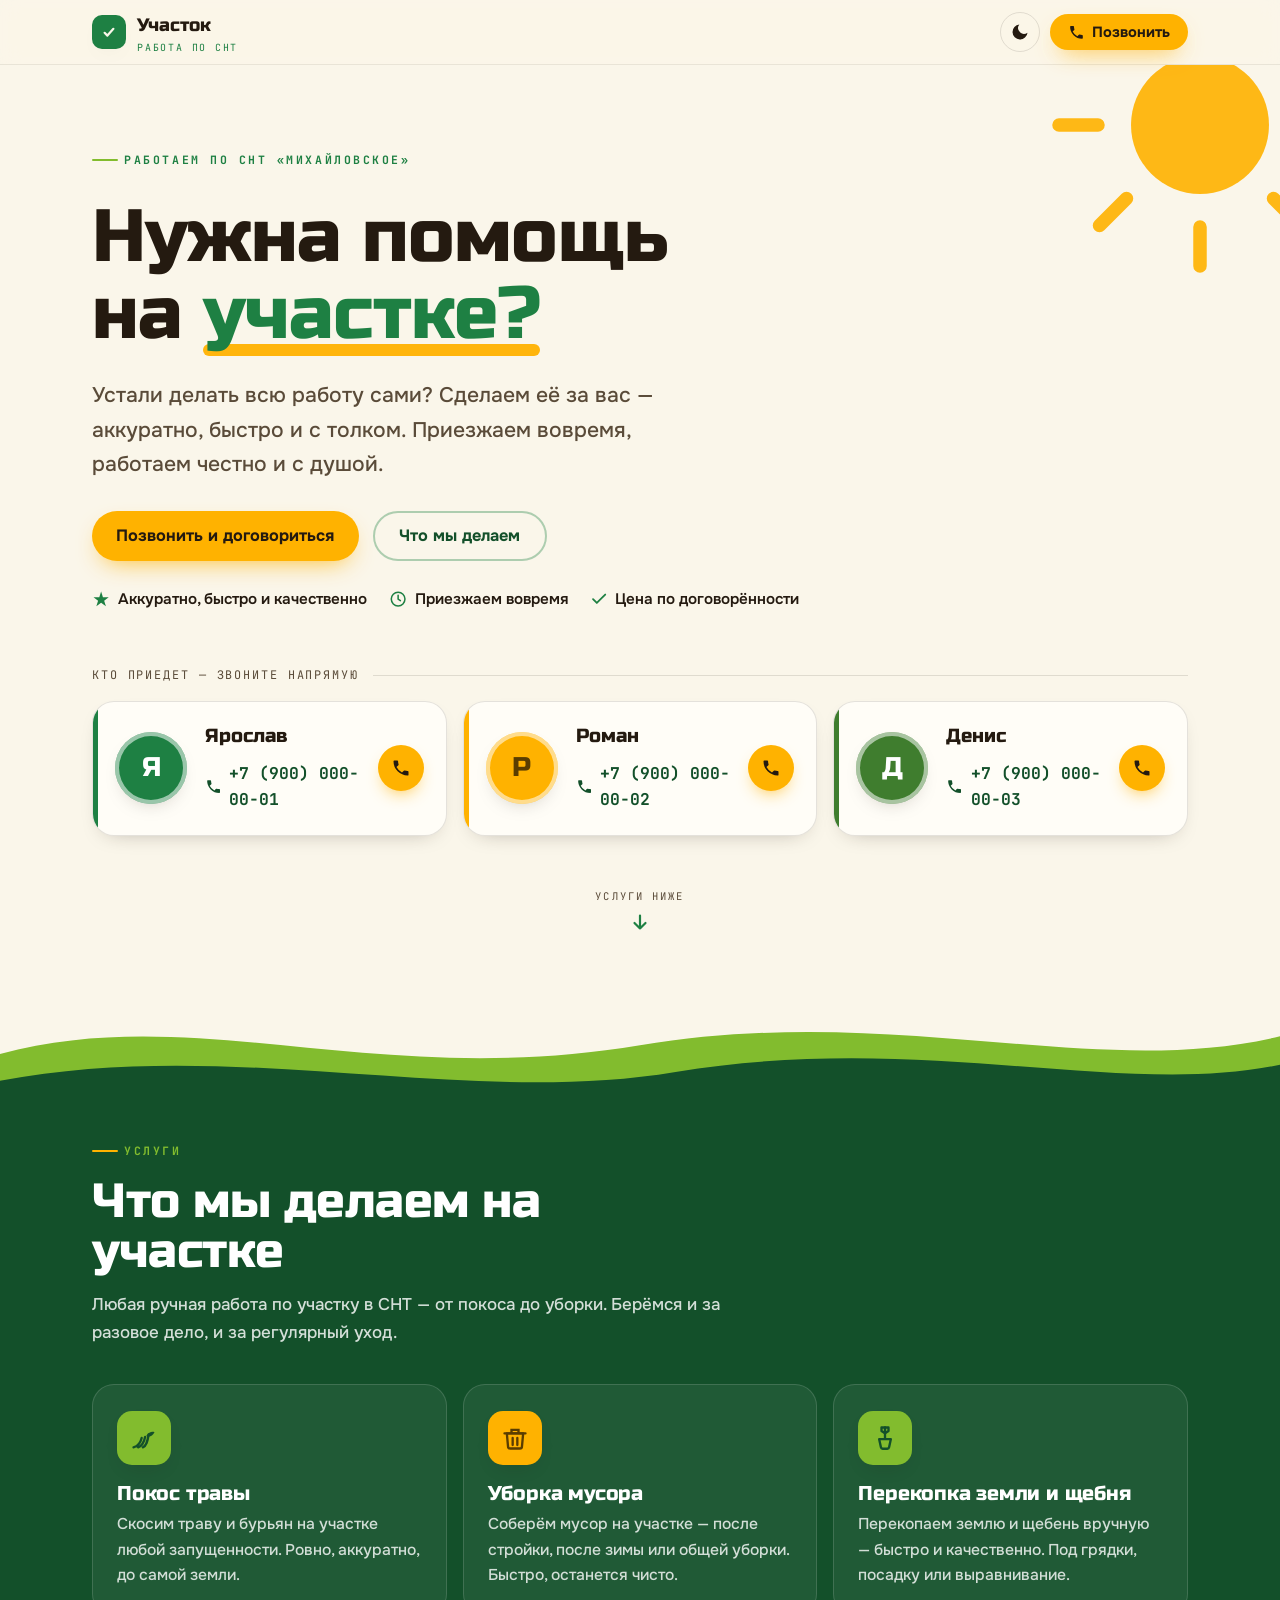
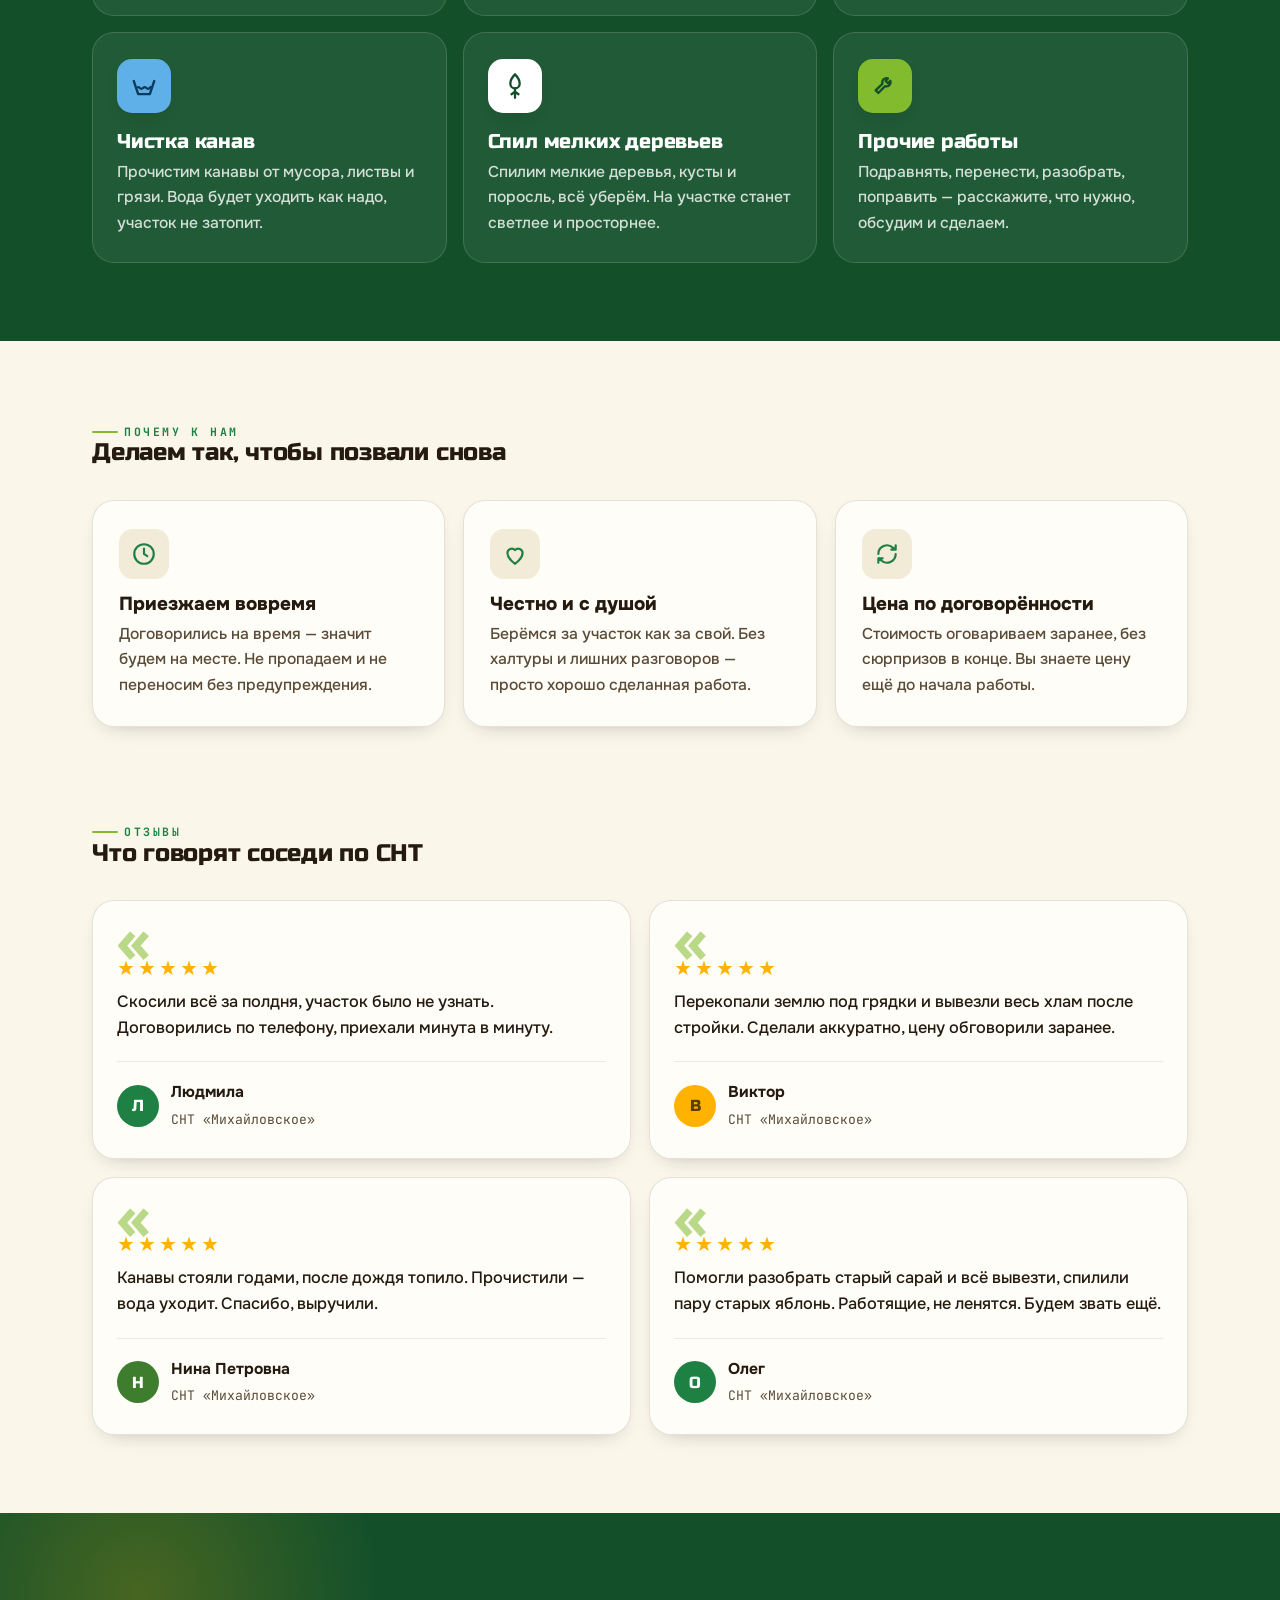
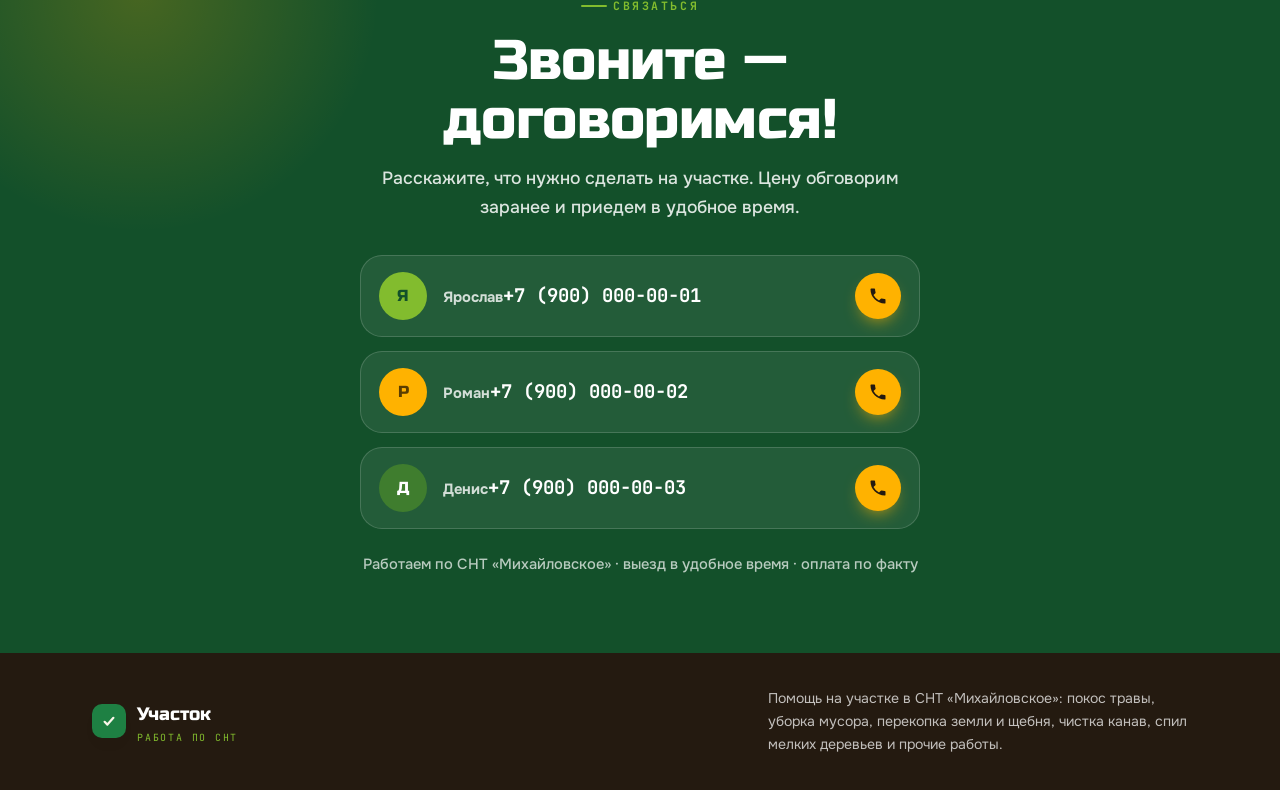
==== index.html @ 601a6cd8 "Лендинг СНТ «Михайловское»: услуги, контакты, светлая/тёмная тема" ====
<!DOCTYPE html>
<html lang="ru">
<head>
<meta charset="UTF-8">
<meta name="viewport" content="width=device-width, initial-scale=1.0">
<script>
(function(){try{var t=localStorage.getItem('theme');if(!t){t=window.matchMedia&&window.matchMedia('(prefers-color-scheme: dark)').matches?'dark':'light';}document.documentElement.setAttribute('data-theme',t);}catch(e){document.documentElement.setAttribute('data-theme','light');}})();
</script>
<title>Помощь на участке в СНТ «Михайловское» — покос, уборка, перекопка, канавы, спил деревьев</title>
<meta name="description" content="Помощь на участке в СНТ «Михайловское»: косим траву, убираем мусор, перекапываем землю и щебень, чистим канавы, спиливаем мелкие деревья. Приезжаем вовремя, работаем честно и с душой. Цена по договорённости — звоните!">
<meta property="og:title" content="Помощь на участке в СНТ «Михайловское»">
<meta property="og:description" content="Косим траву, убираем мусор, перекапываем землю и щебень, чистим канавы, спиливаем мелкие деревья. Аккуратно, быстро и с толком. Цена по договорённости.">
<meta property="og:type" content="website">
<link rel="icon" href="data:image/svg+xml,<svg xmlns='http://www.w3.org/2000/svg' viewBox='0 0 100 100'><rect width='100' height='100' rx='22' fill='%231e8043'/><path d='M28 54l14 14 30-34' fill='none' stroke='%23faf6ea' stroke-width='11' stroke-linecap='round' stroke-linejoin='round'/></svg>">
<link rel="preconnect" href="https://fonts.googleapis.com">
<link rel="preconnect" href="https://fonts.gstatic.com" crossorigin>
<link href="https://fonts.googleapis.com/css2?family=Russo+One&family=Onest:wght@400;500;600;700;800&family=JetBrains+Mono:wght@500;700&display=swap" rel="stylesheet">
<link rel="stylesheet" href="css/styles.css">
</head>
<body>

<!-- ============ TOP BAR ============ -->
<header class="bar">
  <div class="wrap bar-in">
    <a href="#top" class="logo">
      <span class="mark">
        <svg viewBox="0 0 100 100" fill="none"><path d="M28 54l14 14 30-34" stroke="#faf6ea" stroke-width="11" stroke-linecap="round" stroke-linejoin="round"/></svg>
      </span>
      <span>Участок<small>работа по СНТ</small></span>
    </a>
    <div class="bar-actions">
      <button id="themeBtn" class="theme-toggle" type="button" aria-label="Переключить тему">
        <svg class="i-moon" viewBox="0 0 24 24" fill="none"><path d="M21 12.8A9 9 0 1111.2 3a7 7 0 009.8 9.8z" fill="currentColor"/></svg>
        <svg class="i-sun" viewBox="0 0 24 24" fill="none"><circle cx="12" cy="12" r="5" fill="currentColor"/><g stroke="currentColor" stroke-width="2" stroke-linecap="round"><path d="M12 2v2M12 20v2M2 12h2M20 12h2M4.9 4.9l1.4 1.4M17.7 17.7l1.4 1.4M19.1 4.9l-1.4 1.4M6.3 17.7l-1.4 1.4"/></g></svg>
      </button>
      <a href="#contacts" class="btn btn-sun">
        <svg viewBox="0 0 24 24" fill="none"><path d="M6.6 10.8a15 15 0 006.6 6.6l2.2-2.2a1 1 0 011-.24 11.4 11.4 0 003.6.58 1 1 0 011 1V20a1 1 0 01-1 1A17 17 0 013 4a1 1 0 011-1h3.5a1 1 0 011 1c0 1.25.2 2.46.58 3.6a1 1 0 01-.24 1l-2.24 2.2z" fill="currentColor"/></svg>
        <span class="bar-call-text">Позвонить</span>
      </a>
    </div>
  </div>
</header>

<!-- ============ HERO ============ -->
<section class="hero" id="top">
  <div class="hero-bg" aria-hidden="true">
    <svg class="sun" viewBox="0 0 200 200" fill="none">
      <circle cx="100" cy="100" r="46" fill="currentColor"/>
      <g stroke="currentColor" stroke-width="9" stroke-linecap="round">
        <path d="M100 6v26M100 168v26M6 100h26M168 100h26M33 33l18 18M149 149l18 18M167 33l-18 18M51 149l-18 18"/>
      </g>
    </svg>
  </div>

  <div class="wrap hero-in">
    <div class="hero-copy">
      <span class="eyebrow anim" style="--d:40ms">Работаем по СНТ «Михайловское»</span>
      <h1 class="anim" style="--d:120ms">Нужна помощь <br>на <span class="accent">участке?</span></h1>
      <p class="lead anim" style="--d:220ms">Устали делать всю работу сами? Сделаем её за вас — аккуратно, быстро и с толком. Приезжаем вовремя, работаем честно и с душой.</p>

      <div class="hero-cta anim" style="--d:320ms">
        <a href="#contacts" class="btn btn-sun">Позвонить и договориться</a>
        <a href="#services" class="btn btn-ghost">Что мы делаем</a>
      </div>

      <div class="trust-row anim" style="--d:420ms">
        <span><svg viewBox="0 0 24 24" fill="none"><path d="M12 2l2.4 7.4H22l-6 4.6 2.3 7.4L12 16.9 5.7 21.4 8 14 2 9.4h7.6z" fill="currentColor"/></svg> Аккуратно, быстро и качественно</span>
        <span><svg viewBox="0 0 24 24" fill="none"><circle cx="12" cy="12" r="9" stroke="currentColor" stroke-width="2"/><path d="M12 7v5l3 2" stroke="currentColor" stroke-width="2" stroke-linecap="round"/></svg> Приезжаем вовремя</span>
        <span><svg viewBox="0 0 24 24" fill="none"><path d="M20 6L9 17l-5-5" stroke="currentColor" stroke-width="2.4" stroke-linecap="round" stroke-linejoin="round"/></svg> Цена по договорённости</span>
      </div>
    </div>

    <!-- GREETERS -->
    <div class="greeters-label anim" style="--d:520ms">Кто приедет — звоните напрямую</div>
    <div class="greeters">

      <a href="tel:+79000000001" class="card-person anim" style="--accent:var(--green);--d:560ms">
        <span class="avatar" style="--accent:var(--green)">Я</span>
        <span class="p-body">
          <span class="p-name">Ярослав</span>
          <span class="p-phone"><svg viewBox="0 0 24 24" fill="none"><path d="M6.6 10.8a15 15 0 006.6 6.6l2.2-2.2a1 1 0 011-.24 11.4 11.4 0 003.6.58 1 1 0 011 1V20a1 1 0 01-1 1A17 17 0 013 4a1 1 0 011-1h3.5a1 1 0 011 1c0 1.25.2 2.46.58 3.6a1 1 0 01-.24 1l-2.24 2.2z" fill="currentColor"/></svg> +7 (900) 000-00-01</span>
        </span>
        <span class="p-call" aria-hidden="true"><svg viewBox="0 0 24 24" fill="none"><path d="M6.6 10.8a15 15 0 006.6 6.6l2.2-2.2a1 1 0 011-.24 11.4 11.4 0 003.6.58 1 1 0 011 1V20a1 1 0 01-1 1A17 17 0 013 4a1 1 0 011-1h3.5a1 1 0 011 1c0 1.25.2 2.46.58 3.6a1 1 0 01-.24 1l-2.24 2.2z" fill="currentColor"/></svg></span>
      </a>

      <a href="tel:+79000000002" class="card-person anim" style="--accent:var(--sun);--d:660ms">
        <span class="avatar" style="--accent:var(--sun);color:#5a3d00">Р</span>
        <span class="p-body">
          <span class="p-name">Роман</span>
          <span class="p-phone"><svg viewBox="0 0 24 24" fill="none"><path d="M6.6 10.8a15 15 0 006.6 6.6l2.2-2.2a1 1 0 011-.24 11.4 11.4 0 003.6.58 1 1 0 011 1V20a1 1 0 01-1 1A17 17 0 013 4a1 1 0 011-1h3.5a1 1 0 011 1c0 1.25.2 2.46.58 3.6a1 1 0 01-.24 1l-2.24 2.2z" fill="currentColor"/></svg> +7 (900) 000-00-02</span>
        </span>
        <span class="p-call" aria-hidden="true"><svg viewBox="0 0 24 24" fill="none"><path d="M6.6 10.8a15 15 0 006.6 6.6l2.2-2.2a1 1 0 011-.24 11.4 11.4 0 003.6.58 1 1 0 011 1V20a1 1 0 01-1 1A17 17 0 013 4a1 1 0 011-1h3.5a1 1 0 011 1c0 1.25.2 2.46.58 3.6a1 1 0 01-.24 1l-2.24 2.2z" fill="currentColor"/></svg></span>
      </a>

      <a href="tel:+79000000003" class="card-person anim" style="--accent:#3f7d2e;--d:760ms">
        <span class="avatar" style="--accent:#3f7d2e">Д</span>
        <span class="p-body">
          <span class="p-name">Денис</span>
          <span class="p-phone"><svg viewBox="0 0 24 24" fill="none"><path d="M6.6 10.8a15 15 0 006.6 6.6l2.2-2.2a1 1 0 011-.24 11.4 11.4 0 003.6.58 1 1 0 011 1V20a1 1 0 01-1 1A17 17 0 013 4a1 1 0 011-1h3.5a1 1 0 011 1c0 1.25.2 2.46.58 3.6a1 1 0 01-.24 1l-2.24 2.2z" fill="currentColor"/></svg> +7 (900) 000-00-03</span>
        </span>
        <span class="p-call" aria-hidden="true"><svg viewBox="0 0 24 24" fill="none"><path d="M6.6 10.8a15 15 0 006.6 6.6l2.2-2.2a1 1 0 011-.24 11.4 11.4 0 003.6.58 1 1 0 011 1V20a1 1 0 01-1 1A17 17 0 013 4a1 1 0 011-1h3.5a1 1 0 011 1c0 1.25.2 2.46.58 3.6a1 1 0 01-.24 1l-2.24 2.2z" fill="currentColor"/></svg></span>
      </a>

    </div>

    <div class="scroll-cue anim" style="--d:860ms">
      <a href="#services">
        Услуги ниже
        <svg viewBox="0 0 24 24" fill="none"><path d="M12 5v14M6 13l6 6 6-6" stroke="currentColor" stroke-width="2.4" stroke-linecap="round" stroke-linejoin="round"/></svg>
      </a>
    </div>
  </div>

  <!-- hill transition into services -->
  <svg class="hills" viewBox="0 0 1440 150" preserveAspectRatio="none" aria-hidden="true">
    <path d="M0 80 C 220 20 420 120 720 70 C 1010 22 1230 110 1440 60 L1440 150 L0 150 Z" fill="#82bc2e"/>
    <path d="M0 110 C 260 60 520 140 760 100 C 1040 54 1260 130 1440 92 L1440 150 L0 150 Z" fill="#13502a"/>
  </svg>
</section>

<!-- ============ SERVICES ============ -->
<section class="services" id="services">
  <div class="wrap">
    <div class="sec-head reveal">
      <span class="eyebrow">Услуги</span>
      <h2>Что мы делаем на участке</h2>
      <p class="sec-sub">Любая ручная работа по участку в СНТ — от покоса до уборки. Берёмся и за разовое дело, и за регулярный уход.</p>
    </div>

    <div class="grid-serv">

      <div class="card-serv reveal" data-stagger style="--d:0ms">
        <span class="ic">
          <svg viewBox="0 0 24 24" fill="none"><path d="M3 20c4-1 6-4 7-8M7 20c3-1 5-4 6-9M11 20c3-1 4-5 5-11" stroke="currentColor" stroke-width="2" stroke-linecap="round"/><path d="M14 10c2-3 5-4 7-3-1 2-3 4-6 4z" fill="currentColor"/></svg>
        </span>
        <h3>Покос травы</h3>
        <p>Скосим траву и бурьян на участке любой запущенности. Ровно, аккуратно, до самой земли.</p>
      </div>

      <div class="card-serv reveal" data-stagger style="--d:90ms">
        <span class="ic">
          <svg viewBox="0 0 24 24" fill="none"><path d="M5 8h14l-1 11a2 2 0 01-2 2H8a2 2 0 01-2-2L5 8z" stroke="currentColor" stroke-width="2" stroke-linejoin="round"/><path d="M3 8h18M9 8V5h6v3M10 12v6M14 12v6" stroke="currentColor" stroke-width="2" stroke-linecap="round"/></svg>
        </span>
        <h3>Уборка мусора</h3>
        <p>Соберём мусор на участке — после стройки, после зимы или общей уборки. Быстро, останется чисто.</p>
      </div>

      <div class="card-serv reveal" data-stagger style="--d:180ms">
        <span class="ic">
          <svg viewBox="0 0 24 24" fill="none"><path d="M12 3v9" stroke="currentColor" stroke-width="2" stroke-linecap="round"/><path d="M9 3h6v3l-3 2-3-2V3z" stroke="currentColor" stroke-width="2" stroke-linejoin="round"/><path d="M7 13h10l-1.5 7a1.5 1.5 0 01-1.5 1.2h-4A1.5 1.5 0 018.5 20L7 13z" stroke="currentColor" stroke-width="2" stroke-linejoin="round"/></svg>
        </span>
        <h3>Перекопка земли и щебня</h3>
        <p>Перекопаем землю и щебень вручную — быстро и качественно. Под грядки, посадку или выравнивание.</p>
      </div>

      <div class="card-serv reveal" data-stagger style="--d:270ms">
        <span class="ic">
          <svg viewBox="0 0 24 24" fill="none"><path d="M3 7l4 12h10l4-12" stroke="currentColor" stroke-width="2" stroke-linejoin="round"/><path d="M7 13c1.4 0 1.4 1.4 2.8 1.4S11.2 13 12.6 13 14 14.4 15.4 14.4 16.8 13 18 13" stroke="currentColor" stroke-width="2" stroke-linecap="round" stroke-linejoin="round"/></svg>
        </span>
        <h3>Чистка канав</h3>
        <p>Прочистим канавы от мусора, листвы и грязи. Вода будет уходить как надо, участок не затопит.</p>
      </div>

      <div class="card-serv reveal" data-stagger style="--d:360ms">
        <span class="ic">
          <svg viewBox="0 0 24 24" fill="none"><path d="M12 2c3 3 4 6 4 8a4 4 0 11-8 0c0-2 1-5 4-8z" stroke="currentColor" stroke-width="2" stroke-linejoin="round"/><path d="M12 14v8M9 19l3-2 3 2" stroke="currentColor" stroke-width="2" stroke-linecap="round" stroke-linejoin="round"/></svg>
        </span>
        <h3>Спил мелких деревьев</h3>
        <p>Спилим мелкие деревья, кусты и поросль, всё уберём. На участке станет светлее и просторнее.</p>
      </div>

      <div class="card-serv reveal" data-stagger style="--d:450ms">
        <span class="ic">
          <svg viewBox="0 0 24 24" fill="none"><path d="M14.5 5.5a3.5 3.5 0 00-4.6 4.4L4 15.7 6.3 18l5.8-5.9a3.5 3.5 0 004.4-4.6l-2.1 2.1-1.9-1.9 2-2.2z" stroke="currentColor" stroke-width="2" stroke-linejoin="round"/></svg>
        </span>
        <h3>Прочие работы</h3>
        <p>Подравнять, перенести, разобрать, поправить — расскажите, что нужно, обсудим и сделаем.</p>
      </div>

    </div>
  </div>
</section>

<!-- ============ WHY ME ============ -->
<section class="why">
  <div class="wrap">
    <div class="sec-head reveal">
      <span class="eyebrow">Почему к нам</span>
      <h2>Делаем так, чтобы позвали снова</h2>
    </div>
    <div class="grid-why">

      <div class="card-why reveal" data-stagger style="--d:0ms">
        <span class="ic-line"><svg viewBox="0 0 24 24" fill="none"><circle cx="12" cy="12" r="9" stroke="currentColor" stroke-width="2"/><path d="M12 7v5l3 2" stroke="currentColor" stroke-width="2" stroke-linecap="round"/></svg></span>
        <h3>Приезжаем вовремя</h3>
        <p>Договорились на время — значит будем на месте. Не пропадаем и не переносим без предупреждения.</p>
      </div>

      <div class="card-why reveal" data-stagger style="--d:120ms">
        <span class="ic-line"><svg viewBox="0 0 24 24" fill="none"><path d="M12 21s-7-4.4-7-10a4 4 0 017-2.6A4 4 0 0119 11c0 5.6-7 10-7 10z" stroke="currentColor" stroke-width="2" stroke-linejoin="round"/></svg></span>
        <h3>Честно и с душой</h3>
        <p>Берёмся за участок как за свой. Без халтуры и лишних разговоров — просто хорошо сделанная работа.</p>
      </div>

      <div class="card-why reveal" data-stagger style="--d:240ms">
        <span class="ic-line"><svg viewBox="0 0 24 24" fill="none"><path d="M4 12a8 8 0 0113.5-5.8L20 8M20 4v4h-4" stroke="currentColor" stroke-width="2" stroke-linecap="round" stroke-linejoin="round"/><path d="M20 12a8 8 0 01-13.5 5.8L4 16M4 20v-4h4" stroke="currentColor" stroke-width="2" stroke-linecap="round" stroke-linejoin="round"/></svg></span>
        <h3>Цена по договорённости</h3>
        <p>Стоимость оговариваем заранее, без сюрпризов в конце. Вы знаете цену ещё до начала работы.</p>
      </div>

    </div>
  </div>
</section>

<!-- ============ REVIEWS ============ -->
<section class="reviews">
  <div class="wrap">
    <div class="sec-head reveal">
      <span class="eyebrow">Отзывы</span>
      <h2>Что говорят соседи по СНТ</h2>
    </div>
    <div class="grid-rev">

      <div class="card-rev reveal" data-stagger style="--d:0ms">
        <span class="quote-mark">«</span>
        <div class="stars" aria-label="5 из 5"><svg viewBox="0 0 24 24" fill="currentColor"><path d="M12 2l2.4 7.4H22l-6 4.6 2.3 7.4L12 16.9 5.7 21.4 8 14 2 9.4h7.6z"/></svg><svg viewBox="0 0 24 24" fill="currentColor"><path d="M12 2l2.4 7.4H22l-6 4.6 2.3 7.4L12 16.9 5.7 21.4 8 14 2 9.4h7.6z"/></svg><svg viewBox="0 0 24 24" fill="currentColor"><path d="M12 2l2.4 7.4H22l-6 4.6 2.3 7.4L12 16.9 5.7 21.4 8 14 2 9.4h7.6z"/></svg><svg viewBox="0 0 24 24" fill="currentColor"><path d="M12 2l2.4 7.4H22l-6 4.6 2.3 7.4L12 16.9 5.7 21.4 8 14 2 9.4h7.6z"/></svg><svg viewBox="0 0 24 24" fill="currentColor"><path d="M12 2l2.4 7.4H22l-6 4.6 2.3 7.4L12 16.9 5.7 21.4 8 14 2 9.4h7.6z"/></svg></div>
        <p class="txt">Скосили всё за полдня, участок было не узнать. Договорились по телефону, приехали минута в минуту.</p>
        <div class="rev-author"><span class="rev-ava">Л</span><span class="rev-meta"><b>Людмила</b><span>СНТ «Михайловское»</span></span></div>
      </div>

      <div class="card-rev reveal" data-stagger style="--d:120ms">
        <span class="quote-mark">«</span>
        <div class="stars" aria-label="5 из 5"><svg viewBox="0 0 24 24" fill="currentColor"><path d="M12 2l2.4 7.4H22l-6 4.6 2.3 7.4L12 16.9 5.7 21.4 8 14 2 9.4h7.6z"/></svg><svg viewBox="0 0 24 24" fill="currentColor"><path d="M12 2l2.4 7.4H22l-6 4.6 2.3 7.4L12 16.9 5.7 21.4 8 14 2 9.4h7.6z"/></svg><svg viewBox="0 0 24 24" fill="currentColor"><path d="M12 2l2.4 7.4H22l-6 4.6 2.3 7.4L12 16.9 5.7 21.4 8 14 2 9.4h7.6z"/></svg><svg viewBox="0 0 24 24" fill="currentColor"><path d="M12 2l2.4 7.4H22l-6 4.6 2.3 7.4L12 16.9 5.7 21.4 8 14 2 9.4h7.6z"/></svg><svg viewBox="0 0 24 24" fill="currentColor"><path d="M12 2l2.4 7.4H22l-6 4.6 2.3 7.4L12 16.9 5.7 21.4 8 14 2 9.4h7.6z"/></svg></div>
        <p class="txt">Перекопали землю под грядки и вывезли весь хлам после стройки. Сделали аккуратно, цену обговорили заранее.</p>
        <div class="rev-author"><span class="rev-ava" style="background:var(--sun);color:#5a3d00">В</span><span class="rev-meta"><b>Виктор</b><span>СНТ «Михайловское»</span></span></div>
      </div>

      <div class="card-rev reveal" data-stagger style="--d:0ms">
        <span class="quote-mark">«</span>
        <div class="stars" aria-label="5 из 5"><svg viewBox="0 0 24 24" fill="currentColor"><path d="M12 2l2.4 7.4H22l-6 4.6 2.3 7.4L12 16.9 5.7 21.4 8 14 2 9.4h7.6z"/></svg><svg viewBox="0 0 24 24" fill="currentColor"><path d="M12 2l2.4 7.4H22l-6 4.6 2.3 7.4L12 16.9 5.7 21.4 8 14 2 9.4h7.6z"/></svg><svg viewBox="0 0 24 24" fill="currentColor"><path d="M12 2l2.4 7.4H22l-6 4.6 2.3 7.4L12 16.9 5.7 21.4 8 14 2 9.4h7.6z"/></svg><svg viewBox="0 0 24 24" fill="currentColor"><path d="M12 2l2.4 7.4H22l-6 4.6 2.3 7.4L12 16.9 5.7 21.4 8 14 2 9.4h7.6z"/></svg><svg viewBox="0 0 24 24" fill="currentColor"><path d="M12 2l2.4 7.4H22l-6 4.6 2.3 7.4L12 16.9 5.7 21.4 8 14 2 9.4h7.6z"/></svg></div>
        <p class="txt">Канавы стояли годами, после дождя топило. Прочистили — вода уходит. Спасибо, выручили.</p>
        <div class="rev-author"><span class="rev-ava" style="background:#3f7d2e">Н</span><span class="rev-meta"><b>Нина Петровна</b><span>СНТ «Михайловское»</span></span></div>
      </div>

      <div class="card-rev reveal" data-stagger style="--d:120ms">
        <span class="quote-mark">«</span>
        <div class="stars" aria-label="5 из 5"><svg viewBox="0 0 24 24" fill="currentColor"><path d="M12 2l2.4 7.4H22l-6 4.6 2.3 7.4L12 16.9 5.7 21.4 8 14 2 9.4h7.6z"/></svg><svg viewBox="0 0 24 24" fill="currentColor"><path d="M12 2l2.4 7.4H22l-6 4.6 2.3 7.4L12 16.9 5.7 21.4 8 14 2 9.4h7.6z"/></svg><svg viewBox="0 0 24 24" fill="currentColor"><path d="M12 2l2.4 7.4H22l-6 4.6 2.3 7.4L12 16.9 5.7 21.4 8 14 2 9.4h7.6z"/></svg><svg viewBox="0 0 24 24" fill="currentColor"><path d="M12 2l2.4 7.4H22l-6 4.6 2.3 7.4L12 16.9 5.7 21.4 8 14 2 9.4h7.6z"/></svg><svg viewBox="0 0 24 24" fill="currentColor"><path d="M12 2l2.4 7.4H22l-6 4.6 2.3 7.4L12 16.9 5.7 21.4 8 14 2 9.4h7.6z"/></svg></div>
        <p class="txt">Помогли разобрать старый сарай и всё вывезти, спилили пару старых яблонь. Работящие, не ленятся. Будем звать ещё.</p>
        <div class="rev-author"><span class="rev-ava">О</span><span class="rev-meta"><b>Олег</b><span>СНТ «Михайловское»</span></span></div>
      </div>

    </div>
  </div>
</section>

<!-- ============ CONTACT CTA ============ -->
<section class="contact" id="contacts">
  <span class="glow" aria-hidden="true"></span>
  <div class="wrap">
    <span class="eyebrow reveal">Связаться</span>
    <h2 class="reveal">Звоните — договоримся!</h2>
    <p class="sec-sub reveal">Расскажите, что нужно сделать на участке. Цену обговорим заранее и приедем в удобное время.</p>

    <div class="phones">

      <a href="tel:+79000000001" class="phone-line reveal" data-stagger style="--accent:var(--green);--d:0ms">
        <span class="pl-ava" style="--accent:var(--lime);color:var(--green-d)">Я</span>
        <span class="pl-body"><span class="pl-name">Ярослав</span><span class="pl-num">+7 (900) 000-00-01</span></span>
        <span class="pl-call" aria-hidden="true"><svg viewBox="0 0 24 24" fill="none"><path d="M6.6 10.8a15 15 0 006.6 6.6l2.2-2.2a1 1 0 011-.24 11.4 11.4 0 003.6.58 1 1 0 011 1V20a1 1 0 01-1 1A17 17 0 013 4a1 1 0 011-1h3.5a1 1 0 011 1c0 1.25.2 2.46.58 3.6a1 1 0 01-.24 1l-2.24 2.2z" fill="currentColor"/></svg></span>
      </a>

      <a href="tel:+79000000002" class="phone-line reveal" data-stagger style="--accent:var(--sun);--d:90ms">
        <span class="pl-ava" style="--accent:var(--sun);color:#5a3d00">Р</span>
        <span class="pl-body"><span class="pl-name">Роман</span><span class="pl-num">+7 (900) 000-00-02</span></span>
        <span class="pl-call" aria-hidden="true"><svg viewBox="0 0 24 24" fill="none"><path d="M6.6 10.8a15 15 0 006.6 6.6l2.2-2.2a1 1 0 011-.24 11.4 11.4 0 003.6.58 1 1 0 011 1V20a1 1 0 01-1 1A17 17 0 013 4a1 1 0 011-1h3.5a1 1 0 011 1c0 1.25.2 2.46.58 3.6a1 1 0 01-.24 1l-2.24 2.2z" fill="currentColor"/></svg></span>
      </a>

      <a href="tel:+79000000003" class="phone-line reveal" data-stagger style="--accent:#3f7d2e;--d:180ms">
        <span class="pl-ava" style="--accent:#3f7d2e">Д</span>
        <span class="pl-body"><span class="pl-name">Денис</span><span class="pl-num">+7 (900) 000-00-03</span></span>
        <span class="pl-call" aria-hidden="true"><svg viewBox="0 0 24 24" fill="none"><path d="M6.6 10.8a15 15 0 006.6 6.6l2.2-2.2a1 1 0 011-.24 11.4 11.4 0 003.6.58 1 1 0 011 1V20a1 1 0 01-1 1A17 17 0 013 4a1 1 0 011-1h3.5a1 1 0 011 1c0 1.25.2 2.46.58 3.6a1 1 0 01-.24 1l-2.24 2.2z" fill="currentColor"/></svg></span>
      </a>

    </div>
    <p class="contact-note reveal">Работаем по СНТ «Михайловское» · выезд в удобное время · оплата по факту</p>
  </div>
</section>

<!-- ============ FOOTER ============ -->
<footer class="foot">
  <div class="wrap foot-in">
    <a href="#top" class="logo">
      <span class="mark"><svg viewBox="0 0 100 100" fill="none"><path d="M28 54l14 14 30-34" stroke="#faf6ea" stroke-width="11" stroke-linecap="round" stroke-linejoin="round"/></svg></span>
      <span>Участок<small>работа по СНТ</small></span>
    </a>
    <p>Помощь на участке в СНТ «Михайловское»: покос травы, уборка мусора, перекопка земли и щебня, чистка канав, спил мелких деревьев и прочие работы.</p>
  </div>
</footer>

<!-- floating call button (mobile) -->
<a href="#contacts" class="fab">
  <svg viewBox="0 0 24 24" fill="none"><path d="M6.6 10.8a15 15 0 006.6 6.6l2.2-2.2a1 1 0 011-.24 11.4 11.4 0 003.6.58 1 1 0 011 1V20a1 1 0 01-1 1A17 17 0 013 4a1 1 0 011-1h3.5a1 1 0 011 1c0 1.25.2 2.46.58 3.6a1 1 0 01-.24 1l-2.24 2.2z" fill="currentColor"/></svg>
  Позвонить
</a>

<script src="js/main.js" defer></script>
</body>
</html>
---- css/styles.css ----
:root{
  --soil:#241a10;
  --soil-soft:#5a4b39;
  --green:#1e8043;
  --green-d:#13502a;
  --lime:#82bc2e;
  --sun:#ffb200;
  --sun-d:#e89e00;
  --cream:#faf6ea;
  --cream-2:#f2ebd8;
  --card:#fffdf7;
  --line:rgba(36,26,16,.12);
  --line-2:rgba(36,26,16,.08);
  --shadow:0 18px 40px -22px rgba(36,26,16,.45);
  --shadow-sm:0 8px 22px -14px rgba(36,26,16,.4);
  --r:22px;
  --r-sm:14px;
  --maxw:1140px;
}

*{box-sizing:border-box;margin:0;padding:0}
html{scroll-behavior:smooth}
body{
  font-family:'Onest',system-ui,-apple-system,sans-serif;
  background:var(--cream);
  color:var(--soil);
  line-height:1.62;
  -webkit-font-smoothing:antialiased;
  overflow-x:hidden;
}
::selection{background:var(--sun);color:var(--soil)}
a{color:inherit;text-decoration:none}
img{max-width:100%;display:block}

.wrap{max-width:var(--maxw);margin:0 auto;padding:0 22px}

.eyebrow{
  font-family:'JetBrains Mono',monospace;
  font-weight:700;
  font-size:.72rem;
  letter-spacing:.22em;
  text-transform:uppercase;
  color:var(--green);
  display:inline-flex;align-items:center;gap:.55em;
}
.eyebrow::before{
  content:"";width:26px;height:2px;background:var(--lime);display:inline-block;border-radius:2px;
}
h1,h2,h3,.display{font-family:'Russo One',sans-serif;font-weight:400;line-height:1.04;letter-spacing:-.01em}

/* ---------- buttons ---------- */
.btn{
  display:inline-flex;align-items:center;justify-content:center;gap:.5em;
  font-family:'Onest',sans-serif;font-weight:700;font-size:1.02rem;
  padding:.92em 1.5em;border-radius:999px;border:none;cursor:pointer;
  transition:transform .16s ease, box-shadow .16s ease, background .16s ease;
  line-height:1;white-space:nowrap;
}
.btn-sun{background:var(--sun);color:var(--soil);box-shadow:0 10px 24px -10px rgba(255,178,0,.85)}
.btn-sun:hover{background:var(--sun-d);transform:translateY(-2px)}
.btn-sun:active{transform:translateY(0)}
.btn-ghost{background:transparent;color:var(--green-d);border:2px solid rgba(30,128,67,.35)}
.btn-ghost:hover{background:rgba(30,128,67,.08);border-color:var(--green)}
.btn-cream{background:var(--cream);color:var(--green-d)}
.btn-cream:hover{background:#fff;transform:translateY(-2px)}
.btn svg{width:1.15em;height:1.15em}

/* ---------- top bar ---------- */
header.bar{
  position:sticky;top:0;z-index:50;
  background:rgba(250,246,234,.82);
  backdrop-filter:saturate(160%) blur(10px);
  border-bottom:1px solid var(--line-2);
}
.bar-in{display:flex;align-items:center;justify-content:space-between;height:64px}
.logo{display:flex;align-items:center;gap:.6em;font-family:'Russo One',sans-serif;font-size:1.15rem;color:var(--soil)}
.logo .mark{
  width:34px;height:34px;border-radius:10px;background:var(--green);
  display:grid;place-items:center;flex:none;box-shadow:var(--shadow-sm);
}
.logo .mark svg{width:20px;height:20px}
.logo small{font-family:'JetBrains Mono',monospace;font-size:.62rem;letter-spacing:.18em;color:var(--green);text-transform:uppercase;display:block;line-height:1;margin-top:3px}
.bar .btn{padding:.62em 1.2em;font-size:.92rem}
.bar-call-text{display:none}
.bar-actions{display:flex;align-items:center;gap:10px}
.theme-toggle{
  width:40px;height:40px;border-radius:50%;flex:none;cursor:pointer;
  display:grid;place-items:center;color:var(--soil);
  background:transparent;border:1px solid var(--line);
  transition:background .16s ease,border-color .16s ease,color .16s ease;
}
.theme-toggle:hover{background:rgba(36,26,16,.06);border-color:var(--green)}
.theme-toggle svg{width:20px;height:20px}
.theme-toggle .i-sun{display:none}
html[data-theme="dark"] .theme-toggle .i-sun{display:block}
html[data-theme="dark"] .theme-toggle .i-moon{display:none}

/* ---------- HERO ---------- */
.hero{position:relative;padding:60px 0 0;overflow:hidden}
.hero-bg{position:absolute;inset:0;z-index:0;pointer-events:none}
.sun{
  position:absolute;top:-90px;right:-70px;width:300px;height:300px;
  color:var(--sun);opacity:.9;
  animation:spin 90s linear infinite;
}
@keyframes spin{to{transform:rotate(360deg)}}
.hero-in{position:relative;z-index:2}
.hero-copy{max-width:760px}
.hero h1{
  font-size:clamp(2.35rem,7.2vw,4.6rem);
  margin:.42em 0 .34em;
}
.hero h1 .accent{color:var(--green);position:relative;white-space:nowrap}
.hero h1 .accent::after{
  content:"";position:absolute;left:0;right:0;bottom:.04em;height:.16em;
  background:var(--sun);border-radius:6px;z-index:-1;opacity:.95;
}
.hero p.lead{
  font-size:clamp(1.05rem,2.1vw,1.32rem);
  color:var(--soil-soft);max-width:620px;font-weight:500;
}
.hero-cta{display:flex;flex-wrap:wrap;gap:14px;margin-top:30px}
.trust-row{display:flex;flex-wrap:wrap;gap:10px 22px;margin-top:26px}
.trust-row span{display:inline-flex;align-items:center;gap:.5em;font-weight:600;font-size:.95rem;color:var(--soil)}
.trust-row svg{width:1.2em;height:1.2em;color:var(--green);flex:none}

/* greeters */
.greeters-label{
  margin:54px 0 16px;display:flex;align-items:center;gap:14px;
  font-family:'JetBrains Mono',monospace;font-size:.74rem;letter-spacing:.16em;
  text-transform:uppercase;color:var(--soil-soft);
}
.greeters-label::after{content:"";flex:1;height:1px;background:var(--line)}
.greeters{display:grid;grid-template-columns:1fr;gap:16px}
.card-person{
  background:var(--card);border:1px solid var(--line);border-radius:var(--r);
  padding:22px;display:flex;align-items:center;gap:18px;
  box-shadow:var(--shadow-sm);position:relative;overflow:hidden;
  transition:transform .2s ease, box-shadow .2s ease, border-color .2s ease;
}
.card-person::before{
  content:"";position:absolute;left:0;top:0;bottom:0;width:5px;background:var(--accent,var(--green));
}
.card-person:hover{transform:translateY(-4px);box-shadow:var(--shadow);border-color:rgba(30,128,67,.4)}
.avatar{
  width:72px;height:72px;border-radius:50%;flex:none;
  display:grid;place-items:center;
  font-family:'Russo One',sans-serif;font-size:1.7rem;color:#fff;
  background:var(--accent,var(--green));
  box-shadow:inset 0 0 0 4px rgba(255,255,255,.55), var(--shadow-sm);
  /* чтобы поставить реальное фото — замените на:
     background-image:url('photo.jpg');background-size:cover;background-position:center;
     и удалите текст-инициал внутри .avatar */
}
.p-body{min-width:0;flex:1}
.p-name{font-family:'Russo One',sans-serif;font-size:1.18rem;line-height:1.1}
.p-role{font-size:.86rem;color:var(--soil-soft);font-weight:600;margin-top:2px}
.p-phone{
  display:inline-flex;align-items:center;gap:.45em;margin-top:10px;
  font-family:'JetBrains Mono',monospace;font-weight:700;font-size:1.02rem;color:var(--green-d);
}
.p-phone svg{width:1.05em;height:1.05em;flex:none}
.card-person:hover .p-phone{color:var(--green)}
.p-call{
  margin-left:auto;flex:none;align-self:center;
  width:46px;height:46px;border-radius:50%;background:var(--sun);color:var(--soil);
  display:grid;place-items:center;box-shadow:0 8px 18px -8px rgba(255,178,0,.9);
  transition:transform .16s ease,background .16s ease;
}
.card-person:hover .p-call{background:var(--sun-d);transform:scale(1.06)}
.p-call svg{width:20px;height:20px}

.scroll-cue{
  display:flex;justify-content:center;margin-top:44px;
}
.scroll-cue a{
  display:inline-flex;flex-direction:column;align-items:center;gap:6px;
  font-family:'JetBrains Mono',monospace;font-size:.66rem;letter-spacing:.2em;
  text-transform:uppercase;color:var(--soil-soft);padding:8px;
}
.scroll-cue svg{width:22px;height:22px;color:var(--green);animation:bob 1.8s ease-in-out infinite}
@keyframes bob{0%,100%{transform:translateY(0)}50%{transform:translateY(6px)}}

/* hill divider */
.hills{display:block;width:100%;height:auto;margin-top:42px;position:relative;z-index:1}

/* ---------- SERVICES ---------- */
.services{background:var(--green-d);color:var(--cream);padding:18px 0 78px;position:relative}
.services .wrap{position:relative;z-index:2}
.sec-head{max-width:640px;margin-bottom:38px}
.services .eyebrow{color:var(--lime)}
.services .eyebrow::before{background:var(--sun)}
.services h2{color:#fff;font-size:clamp(1.85rem,4.6vw,3rem);margin:.34em 0 .3em}
.services .sec-sub{color:rgba(255,255,255,.82);font-size:1.06rem;font-weight:500}

.grid-serv{display:grid;grid-template-columns:1fr;gap:16px}
.card-serv{
  background:rgba(255,255,255,.06);
  border:1px solid rgba(255,255,255,.14);
  border-radius:var(--r);padding:26px 24px;
  transition:transform .2s ease,background .2s ease,border-color .2s ease;
}
.card-serv:hover{transform:translateY(-5px);background:rgba(255,255,255,.11);border-color:rgba(130,188,46,.6)}
.ic{
  width:54px;height:54px;border-radius:15px;background:var(--lime);color:var(--green-d);
  display:grid;place-items:center;margin-bottom:18px;box-shadow:var(--shadow-sm);
}
.card-serv:nth-child(2) .ic{background:var(--sun);color:#5a3d00}
.card-serv:nth-child(4) .ic{background:#5fb0e8;color:#0b3a5c}
.card-serv:nth-child(5) .ic{background:#fff;color:var(--green-d)}
.ic svg{width:28px;height:28px}
.card-serv h3{font-size:1.28rem;color:#fff;margin-bottom:8px}
.card-serv p{color:rgba(255,255,255,.8);font-size:.98rem;font-weight:500}

/* ---------- WHY ---------- */
.why{padding:74px 0;background:var(--cream)}
.why .sec-head{margin-bottom:34px}
.grid-why{display:grid;grid-template-columns:1fr;gap:18px}
.card-why{
  background:var(--card);border:1px solid var(--line);border-radius:var(--r);
  padding:28px 26px;box-shadow:var(--shadow-sm);
}
.card-why .ic-line{
  width:50px;height:50px;border-radius:14px;background:var(--cream-2);color:var(--green);
  display:grid;place-items:center;margin-bottom:16px;
}
.card-why .ic-line svg{width:26px;height:26px}
.card-why h3{font-family:'Onest',sans-serif;font-weight:800;font-size:1.18rem;letter-spacing:0;margin-bottom:7px}
.card-why p{color:var(--soil-soft);font-size:.98rem;font-weight:500}

/* ---------- REVIEWS ---------- */
.reviews{padding:14px 0 78px;background:var(--cream)}
.reviews .sec-head{margin-bottom:34px}
.grid-rev{display:grid;grid-template-columns:1fr;gap:18px}
.card-rev{
  background:var(--card);border:1px solid var(--line);border-radius:var(--r);
  padding:26px 24px;box-shadow:var(--shadow-sm);position:relative;
  display:flex;flex-direction:column;
}
.quote-mark{font-family:'Russo One',sans-serif;font-size:3.4rem;color:var(--lime);line-height:.6;height:.5em;opacity:.55}
.stars{display:flex;gap:3px;margin:4px 0 12px}
.stars svg{width:18px;height:18px;color:var(--sun)}
.card-rev p.txt{font-size:1.02rem;color:var(--soil);font-weight:500;flex:1}
.rev-author{display:flex;align-items:center;gap:12px;margin-top:20px;padding-top:18px;border-top:1px solid var(--line-2)}
.rev-ava{width:42px;height:42px;border-radius:50%;background:var(--green);color:#fff;display:grid;place-items:center;font-family:'Russo One',sans-serif;font-size:1rem;flex:none}
.rev-meta b{display:block;font-weight:700;font-size:.98rem}
.rev-meta span{font-size:.82rem;color:var(--soil-soft);font-family:'JetBrains Mono',monospace}

/* ---------- CONTACT CTA ---------- */
.contact{background:var(--green-d);color:#fff;padding:76px 0;position:relative;overflow:hidden}
.contact .glow{position:absolute;width:520px;height:520px;border-radius:50%;background:radial-gradient(circle,rgba(255,178,0,.22),transparent 65%);top:-180px;left:-120px;pointer-events:none}
.contact .wrap{position:relative;z-index:2;text-align:center}
.contact .eyebrow{color:var(--lime);justify-content:center}
.contact h2{color:#fff;font-size:clamp(2rem,5.4vw,3.5rem);margin:.3em auto .28em;max-width:14ch}
.contact .sec-sub{color:rgba(255,255,255,.85);font-size:1.1rem;max-width:560px;margin:0 auto 8px;font-weight:500}
.phones{display:grid;grid-template-columns:1fr;gap:14px;max-width:560px;margin:34px auto 0}
.phone-line{
  display:flex;align-items:center;gap:16px;text-align:left;
  background:rgba(255,255,255,.07);border:1px solid rgba(255,255,255,.16);
  border-radius:var(--r);padding:16px 18px;
  transition:transform .16s ease,background .16s ease,border-color .16s ease;
}
.phone-line:hover{background:rgba(255,255,255,.13);transform:translateY(-3px);border-color:var(--lime)}
.phone-line .pl-ava{width:48px;height:48px;border-radius:50%;flex:none;display:grid;place-items:center;font-family:'Russo One',sans-serif;color:#fff;background:var(--accent,var(--green))}
.phone-line .pl-body{flex:1;min-width:0}
.phone-line .pl-name{font-weight:700;font-size:.92rem;color:rgba(255,255,255,.8)}
.phone-line .pl-num{font-family:'JetBrains Mono',monospace;font-weight:700;font-size:1.18rem;color:#fff;margin-top:1px}
.phone-line .pl-call{flex:none;width:46px;height:46px;border-radius:50%;background:var(--sun);color:var(--soil);display:grid;place-items:center;box-shadow:0 8px 18px -8px rgba(255,178,0,.9)}
.phone-line .pl-call svg{width:20px;height:20px}
.contact-note{margin-top:24px;font-size:.92rem;color:rgba(255,255,255,.7);font-weight:500}

/* ---------- footer ---------- */
footer.foot{background:var(--soil);color:rgba(255,255,255,.72);padding:34px 0;font-size:.88rem}
.foot-in{display:flex;flex-wrap:wrap;gap:14px;align-items:center;justify-content:space-between}
.foot .logo{color:#fff}
.foot .logo small{color:var(--lime)}
.foot p{max-width:420px}

/* ---------- floating mobile call ---------- */
.fab{
  position:fixed;right:18px;bottom:18px;z-index:60;
  display:inline-flex;align-items:center;gap:.55em;
  background:var(--sun);color:var(--soil);font-family:'Onest',sans-serif;font-weight:700;
  padding:.85em 1.25em;border-radius:999px;box-shadow:0 14px 30px -10px rgba(255,178,0,.9);
  transition:transform .16s ease,background .16s ease;
}
.fab:hover{background:var(--sun-d);transform:translateY(-2px)}
.fab svg{width:1.2em;height:1.2em}

/* ---------- reveal animations ---------- */
.js .reveal{opacity:0;transform:translateY(26px);transition:opacity .7s cubic-bezier(.2,.7,.2,1),transform .7s cubic-bezier(.2,.7,.2,1)}
.js .reveal.in{opacity:1;transform:none}
.js [data-stagger]{transition-delay:var(--d,0ms)}

/* hero load-in */
.js .hero .anim{opacity:0;transform:translateY(22px);animation:fadeUp .8s cubic-bezier(.2,.7,.2,1) forwards;animation-delay:var(--d,0ms)}
@keyframes fadeUp{to{opacity:1;transform:none}}

/* ---------- responsive ---------- */
@media(min-width:600px){
  .greeters{grid-template-columns:1fr 1fr}
  .greeters .card-person:first-child{grid-column:1/-1}
  .grid-serv{grid-template-columns:1fr 1fr}
  .grid-why{grid-template-columns:1fr 1fr 1fr}
  .grid-rev{grid-template-columns:1fr 1fr}
  .phones{grid-template-columns:1fr}
}
@media(min-width:900px){
  .hero{padding:78px 0 0}
  .greeters{grid-template-columns:1fr 1fr 1fr}
  .greeters .card-person:first-child{grid-column:auto}
  .grid-serv{grid-template-columns:1fr 1fr 1fr}
  .grid-rev{grid-template-columns:1fr 1fr}
  .bar-call-text{display:inline}
  .fab{display:none}
}
@media(min-width:1040px){
  .grid-serv{grid-template-columns:repeat(3,1fr)}
}

@media (prefers-reduced-motion: reduce){
  html{scroll-behavior:auto}
  *{animation:none!important}
  .js .reveal{opacity:1;transform:none;transition:none}
  .js .hero .anim{opacity:1;transform:none}
  .sun{animation:none}
}

/* ---------- DARK THEME ---------- */
html[data-theme="dark"]{
  --soil:#eaf2ea;
  --soil-soft:#9db0a2;
  --green:#3fae66;
  --green-d:#0f3a24;
  --lime:#9ee64f;
  --sun:#ffc23d;
  --sun-d:#e8a91f;
  --cream:#0c1410;
  --cream-2:#16241b;
  --card:#152319;
  --line:rgba(255,255,255,.12);
  --line-2:rgba(255,255,255,.07);
  --shadow:0 20px 46px -22px rgba(0,0,0,.75);
  --shadow-sm:0 10px 26px -16px rgba(0,0,0,.7);
}
html[data-theme="dark"] body{
  background-image:
    radial-gradient(900px 520px at 82% -8%,rgba(158,230,79,.10),transparent 60%),
    radial-gradient(720px 520px at -8% 18%,rgba(47,157,91,.12),transparent 55%);
  background-attachment:fixed;
}
html[data-theme="dark"] header.bar{background:rgba(12,20,16,.72)}
html[data-theme="dark"] .theme-toggle:hover{background:rgba(255,255,255,.08)}
html[data-theme="dark"] .btn-ghost{color:var(--soil);border-color:var(--line)}
html[data-theme="dark"] .btn-ghost:hover{background:rgba(255,255,255,.08);border-color:var(--green)}
html[data-theme="dark"] .p-phone{color:var(--lime)}
html[data-theme="dark"] .card-person:hover .p-phone{color:var(--lime)}
html[data-theme="dark"] .card-serv{background:linear-gradient(180deg,rgba(255,255,255,.05),rgba(255,255,255,.02))}
html[data-theme="dark"] .card-serv:hover{background:linear-gradient(180deg,rgba(158,230,79,.09),rgba(255,255,255,.02));border-color:rgba(158,230,79,.5)}
html[data-theme="dark"] .card-why .ic-line{background:rgba(255,255,255,.05)}
html[data-theme="dark"] .quote-mark{color:var(--lime)}
html[data-theme="dark"] footer.foot{background:#080d0a;color:var(--soil-soft)}
html[data-theme="dark"] .foot .logo{color:#fff}
html[data-theme="dark"] ::selection{background:var(--lime);color:#0c1410}
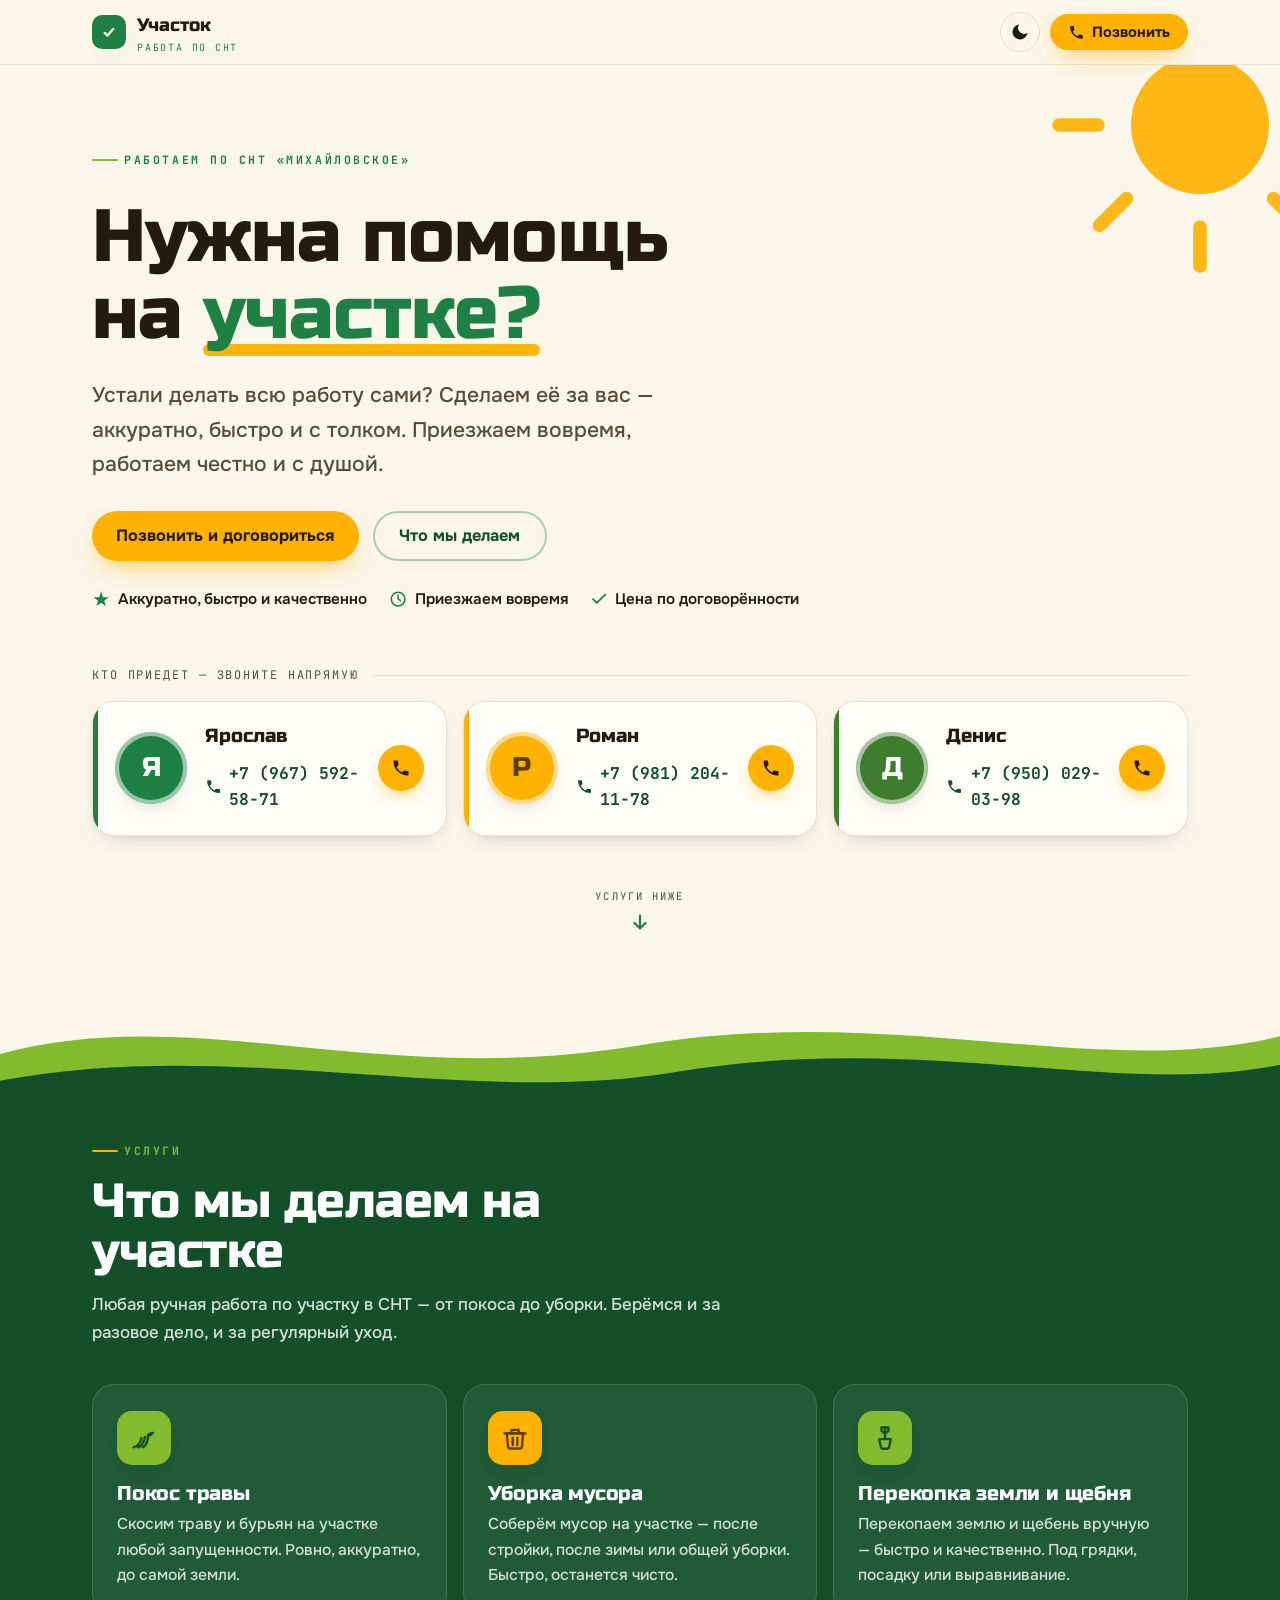
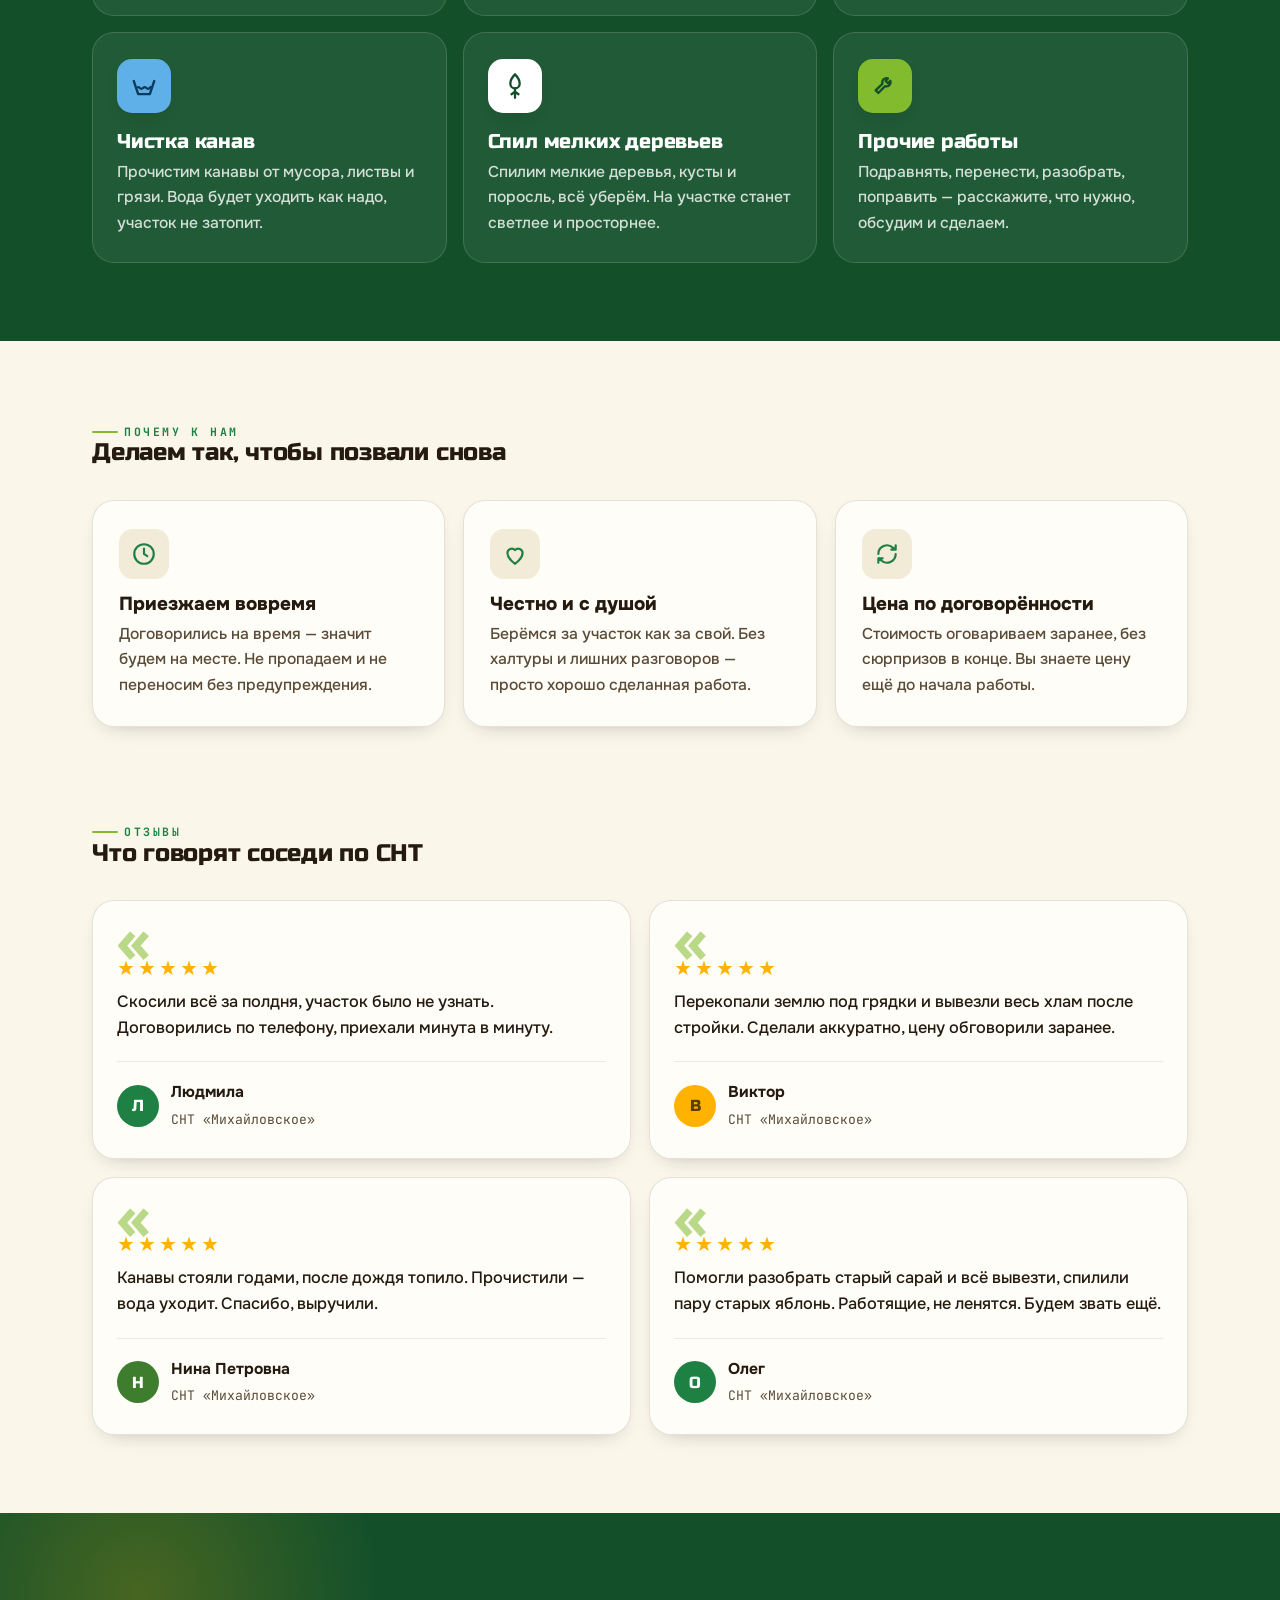
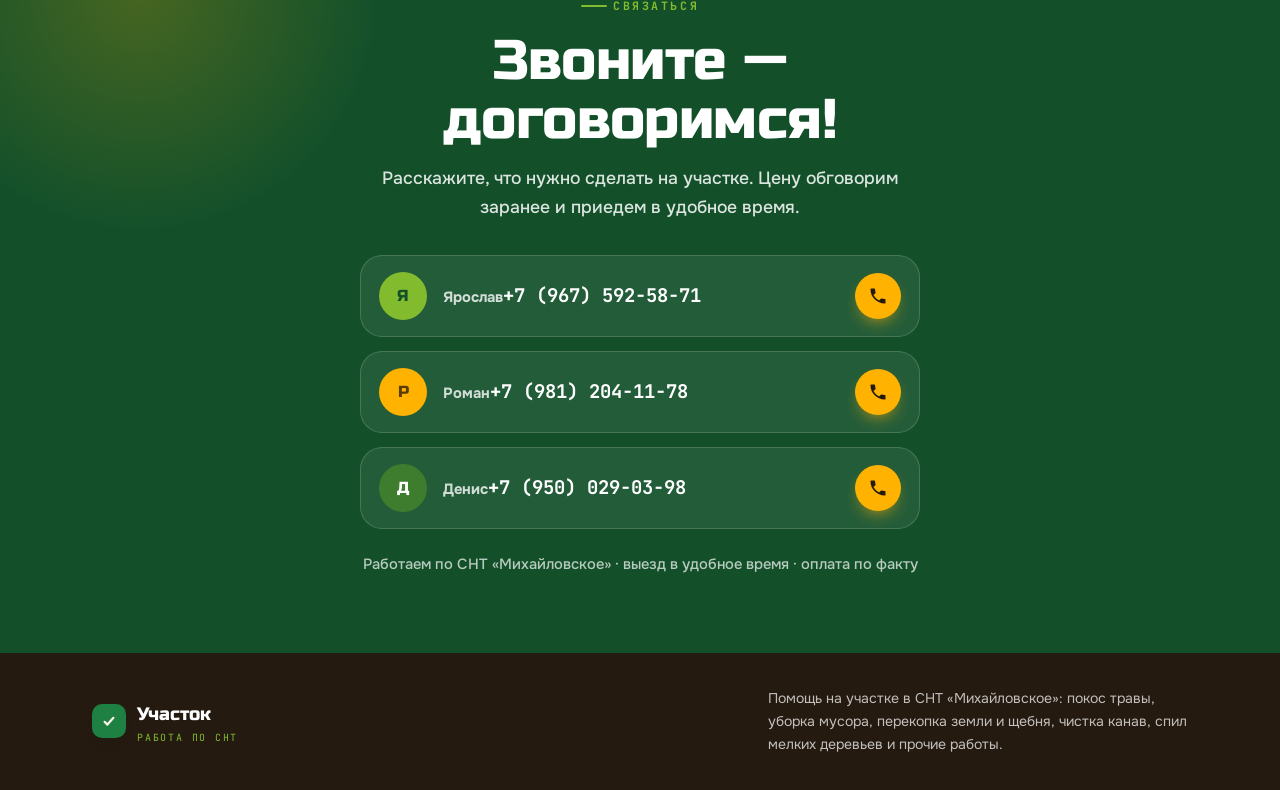
==== commit 0e66eb4a: "Реальные телефоны, мобильная адаптация, кэш-бастинг ассетов (фикс переключателя тем)" ====
--- a/index.html
+++ b/index.html
@@ -15,7 +15,9 @@
 <link rel="preconnect" href="https://fonts.googleapis.com">
 <link rel="preconnect" href="https://fonts.gstatic.com" crossorigin>
 <link href="https://fonts.googleapis.com/css2?family=Russo+One&family=Onest:wght@400;500;600;700;800&family=JetBrains+Mono:wght@500;700&display=swap" rel="stylesheet">
-<link rel="stylesheet" href="css/styles.css">
+<meta name="theme-color" content="#faf6ea" media="(prefers-color-scheme: light)">
+<meta name="theme-color" content="#0c1410" media="(prefers-color-scheme: dark)">
+<link rel="stylesheet" href="css/styles.css?v=3">
 </head>
 <body>
 
@@ -74,29 +76,29 @@
     <div class="greeters-label anim" style="--d:520ms">Кто приедет — звоните напрямую</div>
     <div class="greeters">
 
-      <a href="tel:+79000000001" class="card-person anim" style="--accent:var(--green);--d:560ms">
+      <a href="tel:+79675925871" class="card-person anim" style="--accent:var(--green);--d:560ms">
         <span class="avatar" style="--accent:var(--green)">Я</span>
         <span class="p-body">
           <span class="p-name">Ярослав</span>
-          <span class="p-phone"><svg viewBox="0 0 24 24" fill="none"><path d="M6.6 10.8a15 15 0 006.6 6.6l2.2-2.2a1 1 0 011-.24 11.4 11.4 0 003.6.58 1 1 0 011 1V20a1 1 0 01-1 1A17 17 0 013 4a1 1 0 011-1h3.5a1 1 0 011 1c0 1.25.2 2.46.58 3.6a1 1 0 01-.24 1l-2.24 2.2z" fill="currentColor"/></svg> +7 (900) 000-00-01</span>
+          <span class="p-phone"><svg viewBox="0 0 24 24" fill="none"><path d="M6.6 10.8a15 15 0 006.6 6.6l2.2-2.2a1 1 0 011-.24 11.4 11.4 0 003.6.58 1 1 0 011 1V20a1 1 0 01-1 1A17 17 0 013 4a1 1 0 011-1h3.5a1 1 0 011 1c0 1.25.2 2.46.58 3.6a1 1 0 01-.24 1l-2.24 2.2z" fill="currentColor"/></svg> +7 (967) 592-58-71</span>
         </span>
         <span class="p-call" aria-hidden="true"><svg viewBox="0 0 24 24" fill="none"><path d="M6.6 10.8a15 15 0 006.6 6.6l2.2-2.2a1 1 0 011-.24 11.4 11.4 0 003.6.58 1 1 0 011 1V20a1 1 0 01-1 1A17 17 0 013 4a1 1 0 011-1h3.5a1 1 0 011 1c0 1.25.2 2.46.58 3.6a1 1 0 01-.24 1l-2.24 2.2z" fill="currentColor"/></svg></span>
       </a>
 
-      <a href="tel:+79000000002" class="card-person anim" style="--accent:var(--sun);--d:660ms">
+      <a href="tel:+79812041178" class="card-person anim" style="--accent:var(--sun);--d:660ms">
         <span class="avatar" style="--accent:var(--sun);color:#5a3d00">Р</span>
         <span class="p-body">
           <span class="p-name">Роман</span>
-          <span class="p-phone"><svg viewBox="0 0 24 24" fill="none"><path d="M6.6 10.8a15 15 0 006.6 6.6l2.2-2.2a1 1 0 011-.24 11.4 11.4 0 003.6.58 1 1 0 011 1V20a1 1 0 01-1 1A17 17 0 013 4a1 1 0 011-1h3.5a1 1 0 011 1c0 1.25.2 2.46.58 3.6a1 1 0 01-.24 1l-2.24 2.2z" fill="currentColor"/></svg> +7 (900) 000-00-02</span>
+          <span class="p-phone"><svg viewBox="0 0 24 24" fill="none"><path d="M6.6 10.8a15 15 0 006.6 6.6l2.2-2.2a1 1 0 011-.24 11.4 11.4 0 003.6.58 1 1 0 011 1V20a1 1 0 01-1 1A17 17 0 013 4a1 1 0 011-1h3.5a1 1 0 011 1c0 1.25.2 2.46.58 3.6a1 1 0 01-.24 1l-2.24 2.2z" fill="currentColor"/></svg> +7 (981) 204-11-78</span>
         </span>
         <span class="p-call" aria-hidden="true"><svg viewBox="0 0 24 24" fill="none"><path d="M6.6 10.8a15 15 0 006.6 6.6l2.2-2.2a1 1 0 011-.24 11.4 11.4 0 003.6.58 1 1 0 011 1V20a1 1 0 01-1 1A17 17 0 013 4a1 1 0 011-1h3.5a1 1 0 011 1c0 1.25.2 2.46.58 3.6a1 1 0 01-.24 1l-2.24 2.2z" fill="currentColor"/></svg></span>
       </a>
 
-      <a href="tel:+79000000003" class="card-person anim" style="--accent:#3f7d2e;--d:760ms">
+      <a href="tel:+79500290398" class="card-person anim" style="--accent:#3f7d2e;--d:760ms">
         <span class="avatar" style="--accent:#3f7d2e">Д</span>
         <span class="p-body">
           <span class="p-name">Денис</span>
-          <span class="p-phone"><svg viewBox="0 0 24 24" fill="none"><path d="M6.6 10.8a15 15 0 006.6 6.6l2.2-2.2a1 1 0 011-.24 11.4 11.4 0 003.6.58 1 1 0 011 1V20a1 1 0 01-1 1A17 17 0 013 4a1 1 0 011-1h3.5a1 1 0 011 1c0 1.25.2 2.46.58 3.6a1 1 0 01-.24 1l-2.24 2.2z" fill="currentColor"/></svg> +7 (900) 000-00-03</span>
+          <span class="p-phone"><svg viewBox="0 0 24 24" fill="none"><path d="M6.6 10.8a15 15 0 006.6 6.6l2.2-2.2a1 1 0 011-.24 11.4 11.4 0 003.6.58 1 1 0 011 1V20a1 1 0 01-1 1A17 17 0 013 4a1 1 0 011-1h3.5a1 1 0 011 1c0 1.25.2 2.46.58 3.6a1 1 0 01-.24 1l-2.24 2.2z" fill="currentColor"/></svg> +7 (950) 029-03-98</span>
         </span>
         <span class="p-call" aria-hidden="true"><svg viewBox="0 0 24 24" fill="none"><path d="M6.6 10.8a15 15 0 006.6 6.6l2.2-2.2a1 1 0 011-.24 11.4 11.4 0 003.6.58 1 1 0 011 1V20a1 1 0 01-1 1A17 17 0 013 4a1 1 0 011-1h3.5a1 1 0 011 1c0 1.25.2 2.46.58 3.6a1 1 0 01-.24 1l-2.24 2.2z" fill="currentColor"/></svg></span>
       </a>
@@ -263,21 +265,21 @@
 
     <div class="phones">
 
-      <a href="tel:+79000000001" class="phone-line reveal" data-stagger style="--accent:var(--green);--d:0ms">
+      <a href="tel:+79675925871" class="phone-line reveal" data-stagger style="--accent:var(--green);--d:0ms">
         <span class="pl-ava" style="--accent:var(--lime);color:var(--green-d)">Я</span>
-        <span class="pl-body"><span class="pl-name">Ярослав</span><span class="pl-num">+7 (900) 000-00-01</span></span>
+        <span class="pl-body"><span class="pl-name">Ярослав</span><span class="pl-num">+7 (967) 592-58-71</span></span>
         <span class="pl-call" aria-hidden="true"><svg viewBox="0 0 24 24" fill="none"><path d="M6.6 10.8a15 15 0 006.6 6.6l2.2-2.2a1 1 0 011-.24 11.4 11.4 0 003.6.58 1 1 0 011 1V20a1 1 0 01-1 1A17 17 0 013 4a1 1 0 011-1h3.5a1 1 0 011 1c0 1.25.2 2.46.58 3.6a1 1 0 01-.24 1l-2.24 2.2z" fill="currentColor"/></svg></span>
       </a>
 
-      <a href="tel:+79000000002" class="phone-line reveal" data-stagger style="--accent:var(--sun);--d:90ms">
+      <a href="tel:+79812041178" class="phone-line reveal" data-stagger style="--accent:var(--sun);--d:90ms">
         <span class="pl-ava" style="--accent:var(--sun);color:#5a3d00">Р</span>
-        <span class="pl-body"><span class="pl-name">Роман</span><span class="pl-num">+7 (900) 000-00-02</span></span>
+        <span class="pl-body"><span class="pl-name">Роман</span><span class="pl-num">+7 (981) 204-11-78</span></span>
         <span class="pl-call" aria-hidden="true"><svg viewBox="0 0 24 24" fill="none"><path d="M6.6 10.8a15 15 0 006.6 6.6l2.2-2.2a1 1 0 011-.24 11.4 11.4 0 003.6.58 1 1 0 011 1V20a1 1 0 01-1 1A17 17 0 013 4a1 1 0 011-1h3.5a1 1 0 011 1c0 1.25.2 2.46.58 3.6a1 1 0 01-.24 1l-2.24 2.2z" fill="currentColor"/></svg></span>
       </a>
 
-      <a href="tel:+79000000003" class="phone-line reveal" data-stagger style="--accent:#3f7d2e;--d:180ms">
+      <a href="tel:+79500290398" class="phone-line reveal" data-stagger style="--accent:#3f7d2e;--d:180ms">
         <span class="pl-ava" style="--accent:#3f7d2e">Д</span>
-        <span class="pl-body"><span class="pl-name">Денис</span><span class="pl-num">+7 (900) 000-00-03</span></span>
+        <span class="pl-body"><span class="pl-name">Денис</span><span class="pl-num">+7 (950) 029-03-98</span></span>
         <span class="pl-call" aria-hidden="true"><svg viewBox="0 0 24 24" fill="none"><path d="M6.6 10.8a15 15 0 006.6 6.6l2.2-2.2a1 1 0 011-.24 11.4 11.4 0 003.6.58 1 1 0 011 1V20a1 1 0 01-1 1A17 17 0 013 4a1 1 0 011-1h3.5a1 1 0 011 1c0 1.25.2 2.46.58 3.6a1 1 0 01-.24 1l-2.24 2.2z" fill="currentColor"/></svg></span>
       </a>
 
@@ -303,6 +305,6 @@
   Позвонить
 </a>
 
-<script src="js/main.js" defer></script>
+<script src="js/main.js?v=3" defer></script>
 </body>
 </html>
--- a/css/styles.css
+++ b/css/styles.css
@@ -318,6 +318,43 @@
   .grid-serv{grid-template-columns:repeat(3,1fr)}
 }
 
+/* phones */
+@media(max-width:560px){
+  .wrap{padding:0 16px}
+  body{-webkit-tap-highlight-color:rgba(0,0,0,0)}
+  .bar-in{height:58px}
+  .logo{font-size:1.04rem}
+  .logo .mark{width:30px;height:30px}
+  .bar-actions{gap:8px}
+  .theme-toggle{width:38px;height:38px}
+  .hero{padding:34px 0 0}
+  .sun{width:200px;height:200px;top:-60px;right:-50px}
+  .hero h1{font-size:clamp(2.1rem,9vw,3rem)}
+  .hero-cta{margin-top:24px}
+  .hero-cta .btn{width:100%}
+  .trust-row{gap:8px 16px;margin-top:22px}
+  .trust-row span{font-size:.9rem}
+  .greeters-label{margin:40px 0 14px}
+  .card-person{padding:18px 16px;gap:14px}
+  .avatar{width:58px;height:58px;font-size:1.4rem}
+  .p-call{width:42px;height:42px}
+  .scroll-cue{margin-top:32px}
+  .services{padding:18px 0 56px}
+  .why,.reviews{padding:52px 0}
+  .reviews{padding-top:8px}
+  .contact{padding:56px 0}
+  .sec-head{margin-bottom:28px}
+  .card-serv{padding:22px 18px}
+  .card-why,.card-rev{padding:22px 18px}
+  .phone-line{padding:14px}
+  .pl-num{font-size:1.05rem}
+  .fab{right:14px;bottom:14px;padding:.8em 1.15em}
+}
+@media(max-width:360px){
+  .bar-call-text{display:none}
+  .trust-row span{font-size:.86rem}
+}
+
 @media (prefers-reduced-motion: reduce){
   html{scroll-behavior:auto}
   *{animation:none!important}
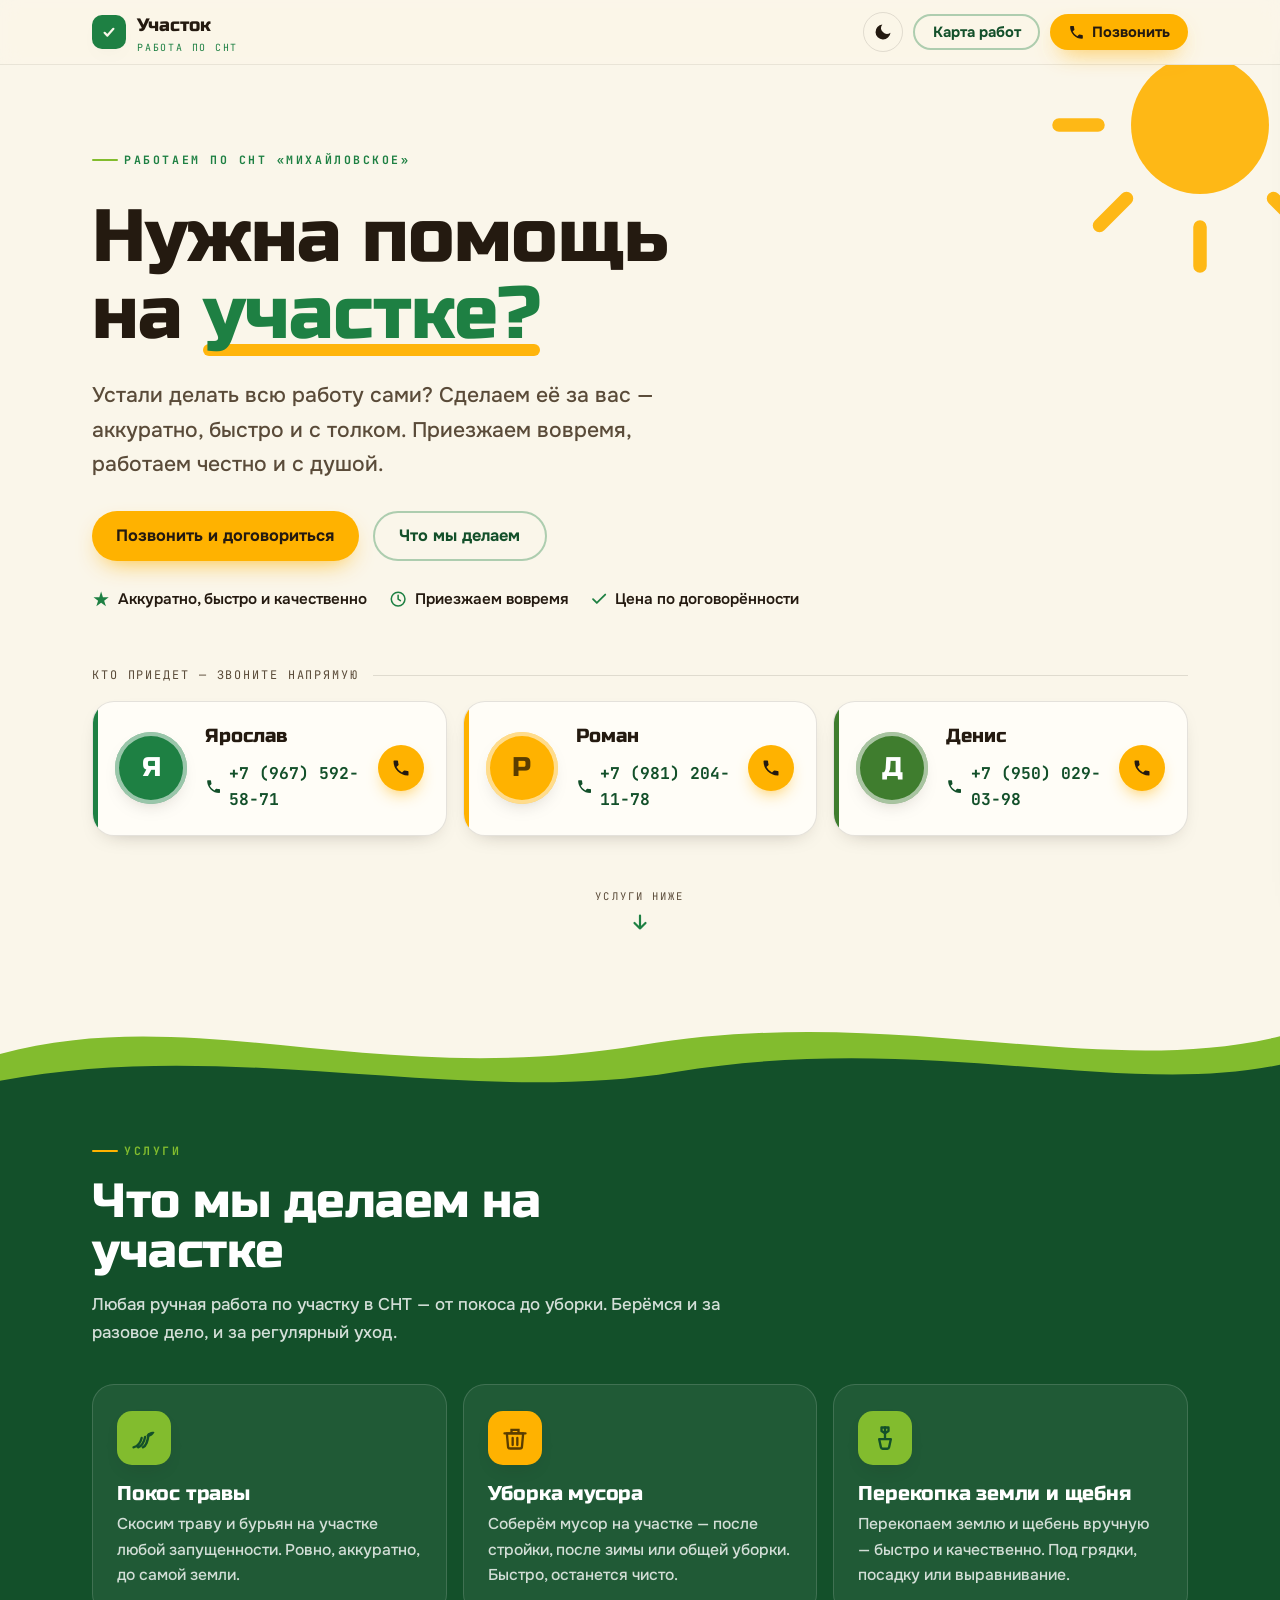
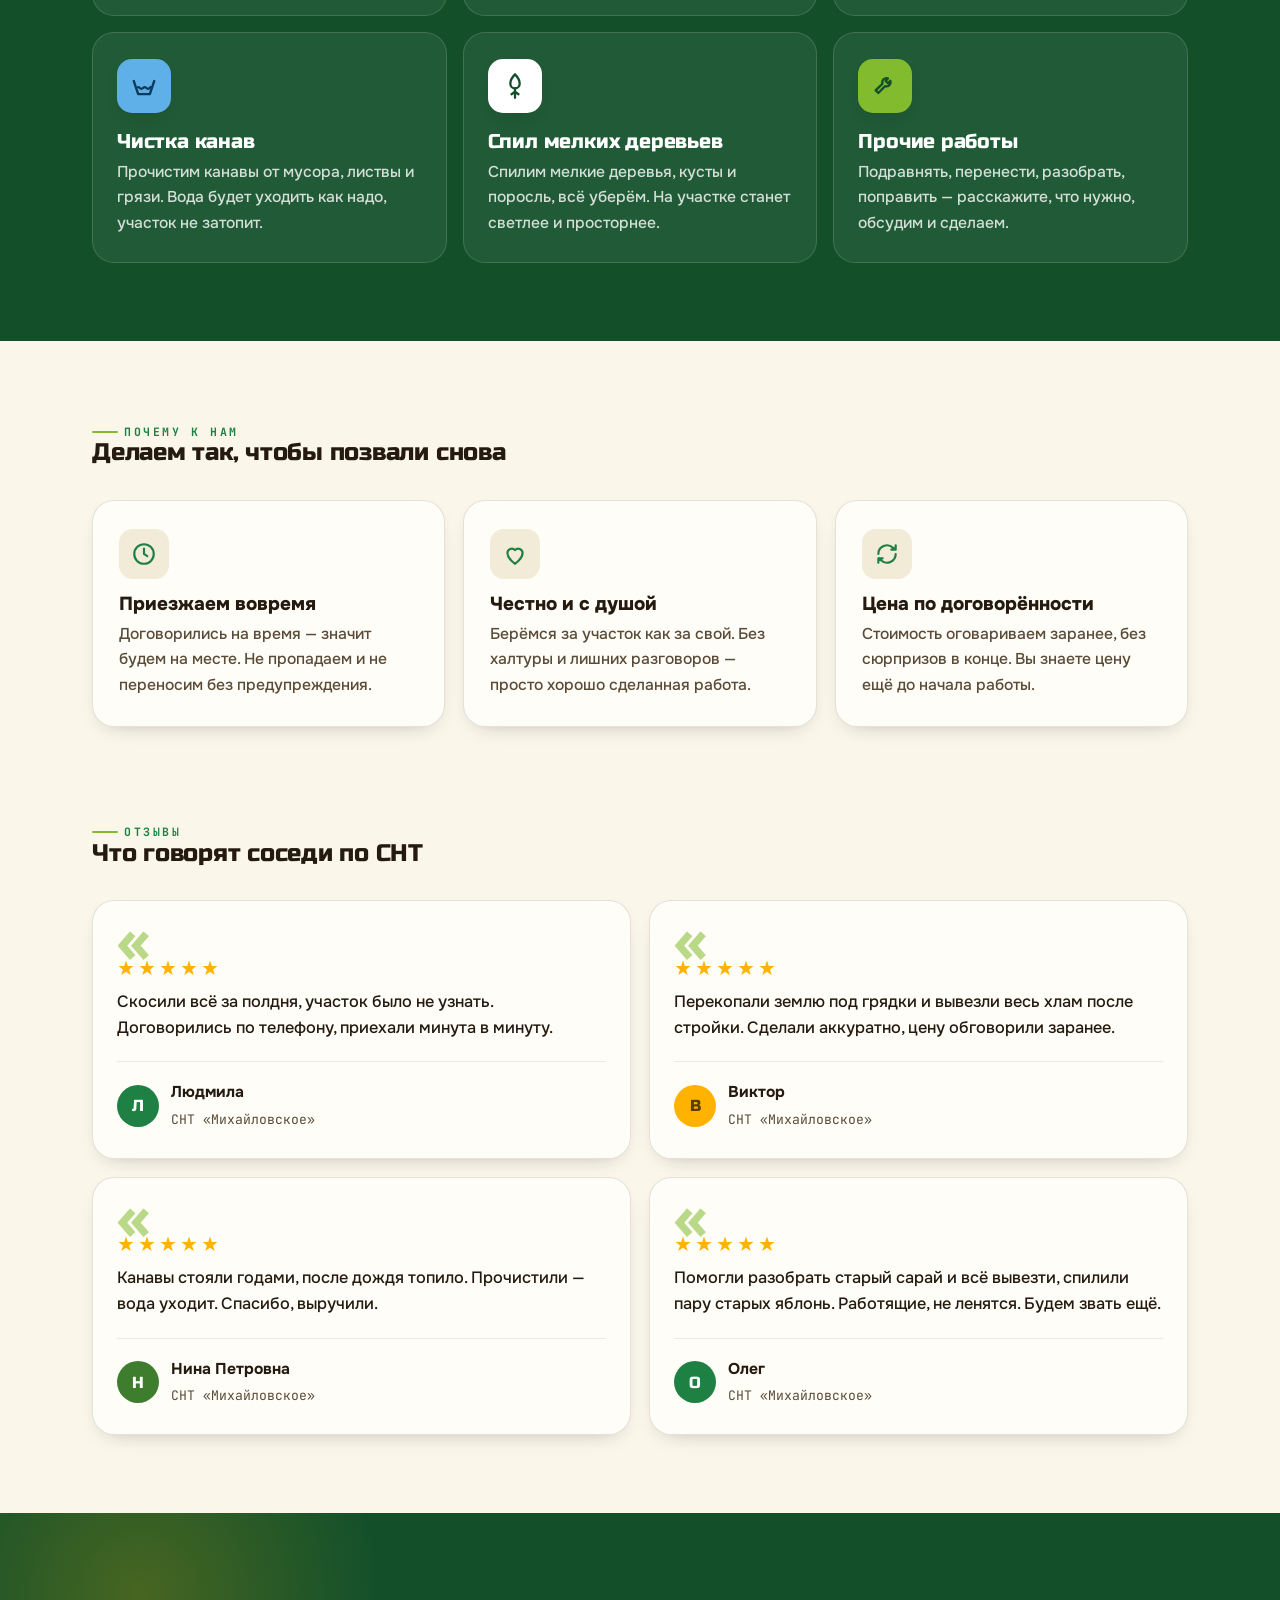
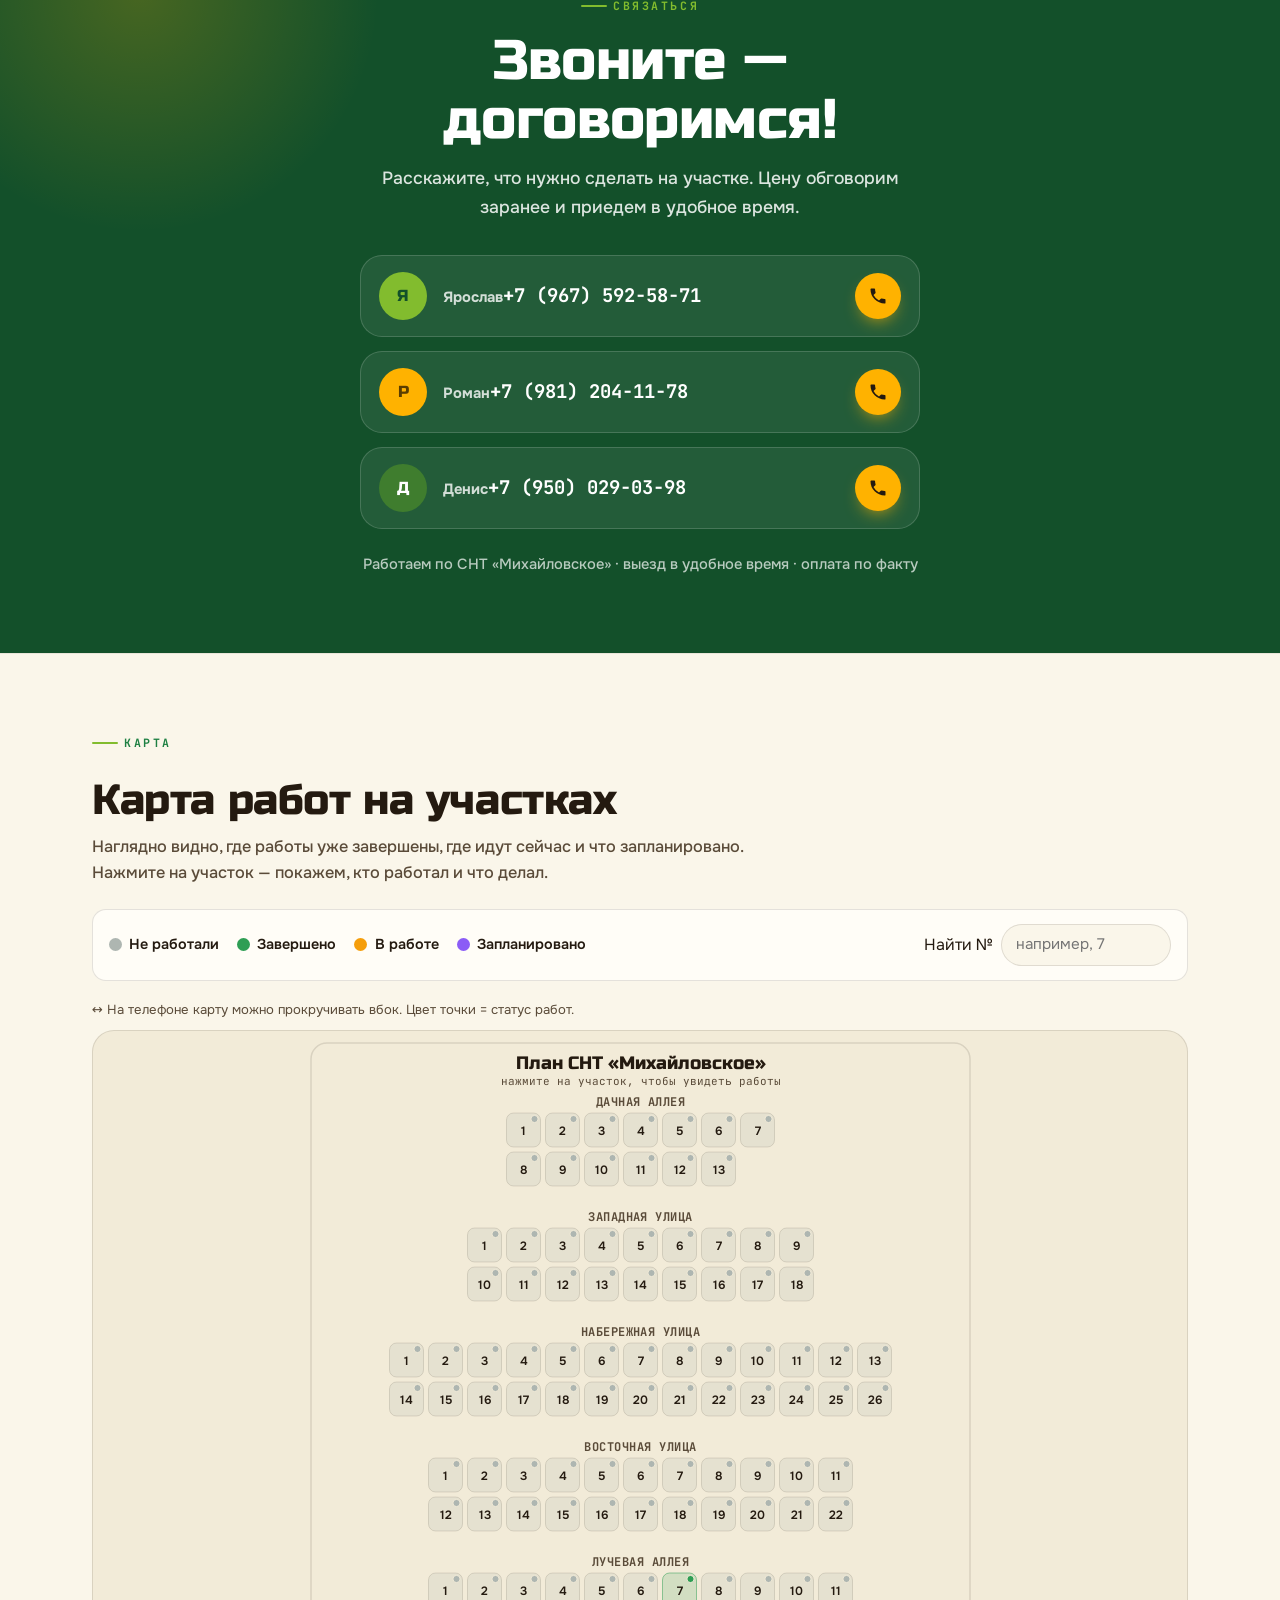
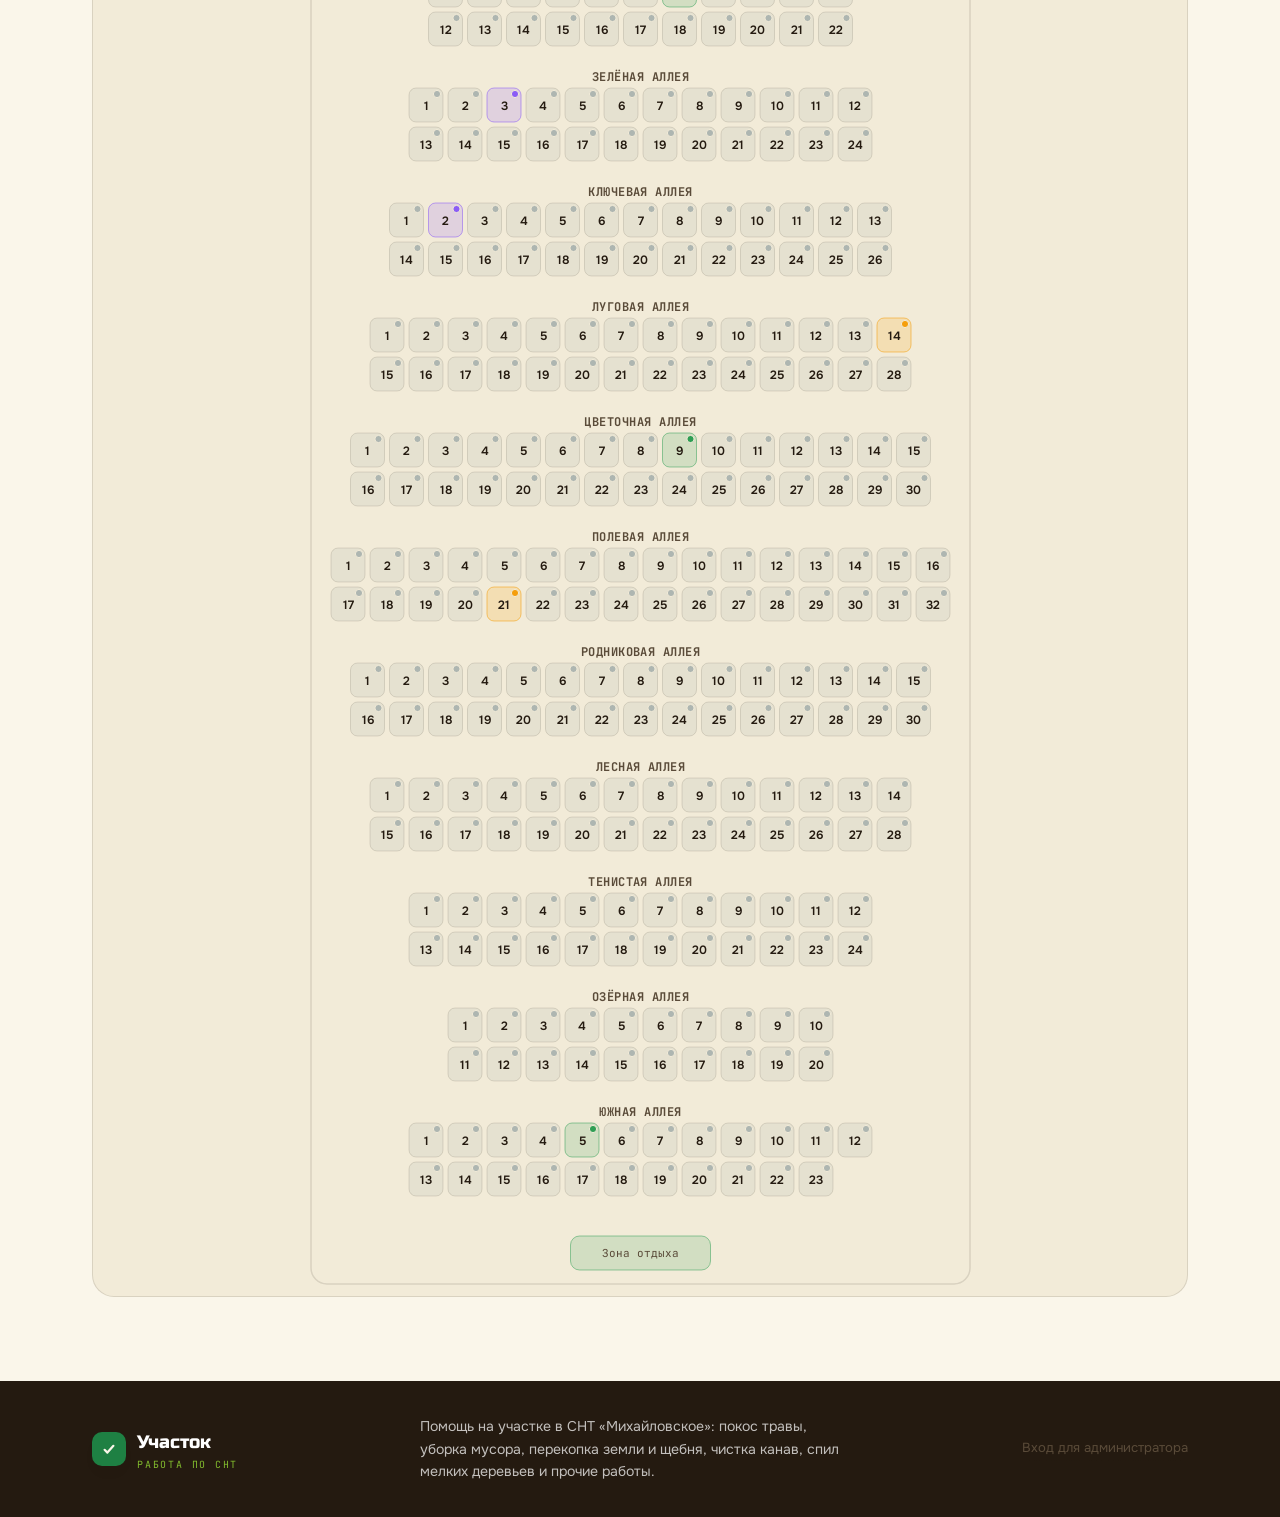
==== commit a66bcc65: "Интерактивная карта работ внизу сайта + админпанель - Карта участков СНТ как секция на главной (прос" ====
--- a/index.html
+++ b/index.html
@@ -18,6 +18,7 @@
 <meta name="theme-color" content="#faf6ea" media="(prefers-color-scheme: light)">
 <meta name="theme-color" content="#0c1410" media="(prefers-color-scheme: dark)">
 <link rel="stylesheet" href="css/styles.css?v=3">
+<link rel="stylesheet" href="css/map.css?v=2">
 </head>
 <body>
 
@@ -35,6 +36,7 @@
         <svg class="i-moon" viewBox="0 0 24 24" fill="none"><path d="M21 12.8A9 9 0 1111.2 3a7 7 0 009.8 9.8z" fill="currentColor"/></svg>
         <svg class="i-sun" viewBox="0 0 24 24" fill="none"><circle cx="12" cy="12" r="5" fill="currentColor"/><g stroke="currentColor" stroke-width="2" stroke-linecap="round"><path d="M12 2v2M12 20v2M2 12h2M20 12h2M4.9 4.9l1.4 1.4M17.7 17.7l1.4 1.4M19.1 4.9l-1.4 1.4M6.3 17.7l-1.4 1.4"/></g></svg>
       </button>
+      <a href="#map" class="btn btn-ghost bar-map">Карта работ</a>
       <a href="#contacts" class="btn btn-sun">
         <svg viewBox="0 0 24 24" fill="none"><path d="M6.6 10.8a15 15 0 006.6 6.6l2.2-2.2a1 1 0 011-.24 11.4 11.4 0 003.6.58 1 1 0 011 1V20a1 1 0 01-1 1A17 17 0 013 4a1 1 0 011-1h3.5a1 1 0 011 1c0 1.25.2 2.46.58 3.6a1 1 0 01-.24 1l-2.24 2.2z" fill="currentColor"/></svg>
         <span class="bar-call-text">Позвонить</span>
@@ -288,6 +290,47 @@
   </div>
 </section>
 
+<!-- ============ MAP ============ -->
+<section class="map-section" id="map">
+  <div class="wrap">
+    <div class="map-head reveal">
+      <span class="eyebrow">Карта</span>
+      <h2>Карта работ на участках</h2>
+      <p>Наглядно видно, где работы уже завершены, где идут сейчас и что запланировано. Нажмите на участок — покажем, кто работал и что делал.</p>
+    </div>
+
+    <div class="map-tools reveal">
+      <div class="legend">
+        <span class="lg"><span class="d none"></span> Не работали</span>
+        <span class="lg"><span class="d done"></span> Завершено</span>
+        <span class="lg"><span class="d progress"></span> В работе</span>
+        <span class="lg"><span class="d planned"></span> Запланировано</span>
+      </div>
+      <div class="map-search">
+        <label for="plotSearch" class="lg">Найти №</label>
+        <input id="plotSearch" type="number" inputmode="numeric" min="1" placeholder="например, 7" aria-label="Поиск участка по номеру">
+      </div>
+    </div>
+
+    <p class="map-hint">↔ На телефоне карту можно прокручивать вбок. Цвет точки = статус работ.</p>
+
+    <div id="plan-wrap" class="plan-wrap"></div>
+  </div>
+</section>
+
+<!-- панель информации об участке -->
+<div id="panelBack" class="panel-back"></div>
+<aside id="panel" class="panel" aria-live="polite">
+  <div class="panel-h">
+    <div>
+      <h3 id="pTitle">Участок</h3>
+      <div class="sub" id="pSub"></div>
+    </div>
+    <button id="panelClose" class="panel-close" type="button" aria-label="Закрыть">×</button>
+  </div>
+  <div class="panel-body" id="pBody"></div>
+</aside>
+
 <!-- ============ FOOTER ============ -->
 <footer class="foot">
   <div class="wrap foot-in">
@@ -296,6 +339,7 @@
       <span>Участок<small>работа по СНТ</small></span>
     </a>
     <p>Помощь на участке в СНТ «Михайловское»: покос травы, уборка мусора, перекопка земли и щебня, чистка канав, спил мелких деревьев и прочие работы.</p>
+    <a href="admin.html" class="foot-admin">Вход для администратора</a>
   </div>
 </footer>
 
@@ -306,5 +350,8 @@
 </a>
 
 <script src="js/main.js?v=3" defer></script>
+<script src="js/map-data.js?v=2" defer></script>
+<script src="js/store.js?v=2" defer></script>
+<script src="js/map.js?v=2" defer></script>
 </body>
 </html>
--- a/css/map.css
+++ b/css/map.css
@@ -0,0 +1,183 @@
+/* ===== Статусы участков (цвета для светлой/тёмной темы) ===== */
+:root{
+  --st-none:#aeb6b1;     --st-none-bg:rgba(150,163,158,.14);
+  --st-done:#2e9e54;     --st-done-bg:rgba(46,158,84,.16);
+  --st-progress:#f59e0b; --st-progress-bg:rgba(245,158,11,.18);
+  --st-planned:#8b5cf6;  --st-planned-bg:rgba(139,92,246,.18);
+}
+html[data-theme="dark"]{
+  --st-none:#7f8a85;     --st-none-bg:rgba(255,255,255,.06);
+  --st-done:#39c46a;     --st-done-bg:rgba(57,196,106,.16);
+  --st-progress:#ffb84d; --st-progress-bg:rgba(255,184,77,.16);
+  --st-planned:#a78bfa;  --st-planned-bg:rgba(167,139,250,.20);
+}
+
+/* ===== раскладка страницы ===== */
+.map-main{padding:28px 0 80px}
+.map-section{padding:72px 0 84px;background:var(--cream);border-top:1px solid var(--line-2)}
+.map-head{max-width:720px;margin-bottom:22px}
+.map-head .eyebrow{margin-bottom:14px}
+.map-head h1,.map-head h2{font-family:'Russo One',sans-serif;font-weight:400;font-size:clamp(1.7rem,4.5vw,2.6rem);line-height:1.08;margin:.3em 0 10px}
+.map-head p{color:var(--soil-soft);font-size:1.02rem;font-weight:500}
+
+/* панель инструментов: легенда + поиск */
+.map-tools{
+  display:flex;flex-wrap:wrap;align-items:center;gap:14px 20px;
+  margin-bottom:18px;padding:14px 16px;border:1px solid var(--line);
+  border-radius:var(--r-sm);background:var(--card);
+}
+.legend{display:flex;flex-wrap:wrap;gap:10px 18px}
+.legend .lg{display:inline-flex;align-items:center;gap:.5em;font-size:.9rem;font-weight:600;color:var(--soil)}
+.legend .d{width:13px;height:13px;border-radius:50%;flex:none}
+.legend .d.none{background:var(--st-none)}
+.legend .d.done{background:var(--st-done)}
+.legend .d.progress{background:var(--st-progress)}
+.legend .d.planned{background:var(--st-planned)}
+.map-search{margin-left:auto;display:flex;align-items:center;gap:8px}
+.map-search input{
+  font:inherit;font-size:.95rem;padding:.5em .9em;border-radius:999px;
+  border:1px solid var(--line);background:var(--cream);color:var(--soil);width:170px;
+}
+.map-search input:focus{outline:none;border-color:var(--green)}
+.map-hint{font-size:.82rem;color:var(--soil-soft);margin:0 0 10px}
+
+/* контейнер плана (прокручивается по горизонтали на телефоне) */
+.plan-wrap{
+  border:1px solid var(--line);border-radius:var(--r);background:var(--cream-2);
+  overflow:auto;-webkit-overflow-scrolling:touch;padding:8px;
+}
+#plan{display:block;margin:0 auto;height:auto}
+
+/* участок */
+.plot{cursor:pointer}
+.plot .cell{fill:var(--card);stroke:var(--line);stroke-width:1;transition:stroke .12s ease}
+.plot[data-status="none"] .cell{fill:var(--st-none-bg)}
+.plot[data-status="done"] .cell{fill:var(--st-done-bg);stroke:rgba(46,158,84,.5)}
+.plot[data-status="progress"] .cell{fill:var(--st-progress-bg);stroke:rgba(245,158,11,.55)}
+.plot[data-status="planned"] .cell{fill:var(--st-planned-bg);stroke:rgba(139,92,246,.55)}
+.plot .dot{stroke:var(--cream-2);stroke-width:1}
+.plot[data-status="none"] .dot{fill:var(--st-none)}
+.plot[data-status="done"] .dot{fill:var(--st-done)}
+.plot[data-status="progress"] .dot{fill:var(--st-progress)}
+.plot[data-status="planned"] .dot{fill:var(--st-planned)}
+.plot .num{font-family:'Onest',sans-serif;font-weight:600;font-size:12px;fill:var(--soil);text-anchor:middle;dominant-baseline:central;pointer-events:none}
+.plot:hover .cell,.plot:focus .cell{stroke:var(--green);stroke-width:2}
+.plot:focus{outline:none}
+.plot.sel .cell{stroke:var(--green);stroke-width:2.6}
+.plot.hit .cell{stroke:var(--sun);stroke-width:2.6}
+.plot.dim{opacity:.32}
+
+.alley-label{font-family:'JetBrains Mono',monospace;font-weight:700;font-size:12px;letter-spacing:.04em;fill:var(--soil-soft);text-anchor:middle;text-transform:uppercase}
+.plan-title{font-family:'Russo One',sans-serif;font-size:18px;fill:var(--soil);text-anchor:middle}
+.plan-note{font-family:'JetBrains Mono',monospace;font-size:11px;fill:var(--soil-soft);text-anchor:middle}
+.zona{fill:var(--st-done-bg);stroke:rgba(46,158,84,.5)}
+
+/* ===== панель информации ===== */
+.panel-back{position:fixed;inset:0;background:rgba(0,0,0,.4);opacity:0;visibility:hidden;transition:opacity .2s ease;z-index:90}
+.panel-back.open{opacity:1;visibility:visible}
+.panel{
+  position:fixed;z-index:91;background:var(--card);border:1px solid var(--line);
+  box-shadow:var(--shadow);display:flex;flex-direction:column;
+  top:0;right:0;height:100%;width:min(380px,92vw);
+  transform:translateX(105%);transition:transform .26s cubic-bezier(.2,.7,.2,1);
+}
+.panel.open{transform:none}
+.panel-h{display:flex;align-items:flex-start;justify-content:space-between;gap:12px;padding:22px 22px 14px;border-bottom:1px solid var(--line-2)}
+.panel-h h3{font-family:'Russo One',sans-serif;font-weight:400;font-size:1.25rem;line-height:1.1}
+.panel-h .sub{font-family:'JetBrains Mono',monospace;font-size:.78rem;color:var(--soil-soft);text-transform:uppercase;letter-spacing:.08em;margin-top:4px}
+.panel-close{flex:none;width:36px;height:36px;border-radius:50%;border:1px solid var(--line);background:transparent;color:var(--soil);cursor:pointer;display:grid;place-items:center;font-size:1.2rem;line-height:1}
+.panel-close:hover{background:var(--cream-2);border-color:var(--green)}
+.panel-body{padding:20px 22px;overflow:auto}
+.badge{display:inline-flex;align-items:center;gap:.5em;font-weight:700;font-size:.86rem;padding:.4em .85em;border-radius:999px}
+.badge .d{width:11px;height:11px;border-radius:50%}
+.badge.none{background:var(--st-none-bg);color:var(--soil-soft)} .badge.none .d{background:var(--st-none)}
+.badge.done{background:var(--st-done-bg);color:var(--st-done)} .badge.done .d{background:var(--st-done)}
+.badge.progress{background:var(--st-progress-bg);color:var(--st-progress)} .badge.progress .d{background:var(--st-progress)}
+.badge.planned{background:var(--st-planned-bg);color:var(--st-planned)} .badge.planned .d{background:var(--st-planned)}
+.panel-row{margin-top:18px}
+.panel-row .k{font-family:'JetBrains Mono',monospace;font-size:.72rem;letter-spacing:.1em;text-transform:uppercase;color:var(--soil-soft);margin-bottom:6px}
+.panel-row .v{font-size:1rem;font-weight:500;color:var(--soil)}
+.workers{display:flex;flex-wrap:wrap;gap:8px}
+.worker{display:inline-flex;align-items:center;gap:.5em;background:var(--cream-2);border:1px solid var(--line);border-radius:999px;padding:.35em .8em;font-weight:600;font-size:.9rem}
+.worker .ava{width:24px;height:24px;border-radius:50%;display:grid;place-items:center;background:var(--green);color:#fff;font-size:.72rem;font-family:'Russo One',sans-serif}
+.panel-empty{color:var(--soil-soft);font-weight:500}
+.panel-cta{margin-top:22px}
+.panel-cta .btn{width:100%}
+
+/* мобильный: панель снизу */
+@media(max-width:560px){
+  .map-search{margin-left:0;width:100%}
+  .map-search input{width:100%}
+  .panel{top:auto;bottom:0;right:0;left:0;width:100%;height:auto;max-height:82vh;
+    border-radius:var(--r) var(--r) 0 0;transform:translateY(105%)}
+  .panel.open{transform:none}
+}
+
+/* ============ АДМИНКА ============ */
+.bar-map{padding:.55em 1.05em;font-size:.9rem}
+@media(max-width:560px){.bar-map{display:none}}
+.foot-admin{font-size:.82rem;color:var(--soil-soft);border-bottom:1px dashed var(--line);padding-bottom:1px}
+.foot-admin:hover{color:var(--green)}
+
+.admin-main{padding:34px 0 90px;min-height:60vh}
+.admin-head{display:flex;flex-wrap:wrap;align-items:baseline;justify-content:space-between;gap:10px;margin-bottom:8px}
+.admin-head h1{font-family:'Russo One',sans-serif;font-weight:400;font-size:clamp(1.5rem,4vw,2.2rem)}
+.admin-sub{color:var(--soil-soft);margin-bottom:24px;font-weight:500}
+.admin-note{background:var(--st-progress-bg);border:1px solid rgba(245,158,11,.4);border-radius:var(--r-sm);padding:12px 16px;font-size:.9rem;color:var(--soil);margin-bottom:24px}
+
+/* вход */
+.login-card{max-width:380px;margin:8vh auto 0;background:var(--card);border:1px solid var(--line);border-radius:var(--r);padding:30px 26px;box-shadow:var(--shadow-sm)}
+.login-card h1{font-family:'Russo One',sans-serif;font-weight:400;font-size:1.5rem;margin-bottom:6px}
+.login-card p{color:var(--soil-soft);font-size:.9rem;margin-bottom:20px}
+.field{margin-bottom:14px}
+.field label{display:block;font-size:.8rem;font-weight:600;color:var(--soil-soft);margin-bottom:6px}
+.field input,.field select,.field textarea{
+  width:100%;font:inherit;font-size:.98rem;padding:.7em .9em;border-radius:var(--r-sm);
+  border:1px solid var(--line);background:var(--cream);color:var(--soil);
+}
+.field input:focus,.field select:focus,.field textarea:focus{outline:none;border-color:var(--green)}
+.field textarea{min-height:80px;resize:vertical}
+.login-err{color:#d23b3b;font-size:.88rem;margin-bottom:12px;min-height:1.2em}
+
+/* вкладки */
+.tabs{display:flex;flex-wrap:wrap;gap:6px;border-bottom:1px solid var(--line);margin-bottom:24px}
+.tab{padding:.7em 1.1em;border:none;background:transparent;cursor:pointer;font:inherit;font-weight:600;color:var(--soil-soft);border-bottom:2px solid transparent;margin-bottom:-1px}
+.tab:hover{color:var(--soil)}
+.tab.on{color:var(--green-d);border-bottom-color:var(--green)}
+html[data-theme="dark"] .tab.on{color:var(--lime);border-bottom-color:var(--lime)}
+.tabpane{display:none}
+.tabpane.on{display:block}
+
+.adm-card{background:var(--card);border:1px solid var(--line);border-radius:var(--r);padding:22px;margin-bottom:20px;box-shadow:var(--shadow-sm)}
+.adm-card h2{font-family:'Onest',sans-serif;font-weight:800;font-size:1.12rem;margin-bottom:16px}
+.row-form{display:flex;flex-wrap:wrap;gap:10px;align-items:flex-end}
+.row-form .field{margin-bottom:0;flex:1;min-width:140px}
+
+/* списки работников/админов */
+.list{display:flex;flex-direction:column;gap:10px}
+.list-item{display:flex;align-items:center;gap:14px;padding:12px 14px;border:1px solid var(--line);border-radius:var(--r-sm);background:var(--cream)}
+.list-item .li-ava{width:42px;height:42px;border-radius:50%;flex:none;display:grid;place-items:center;background:var(--green);color:#fff;font-family:'Russo One',sans-serif}
+.list-item .li-body{flex:1;min-width:0}
+.list-item .li-name{font-weight:700;display:flex;align-items:center;gap:8px;flex-wrap:wrap}
+.list-item .li-meta{font-size:.86rem;color:var(--soil-soft);font-family:'JetBrains Mono',monospace}
+.tag-new{font-size:.66rem;font-weight:700;letter-spacing:.06em;text-transform:uppercase;background:var(--st-progress);color:#3a2600;padding:.25em .6em;border-radius:999px}
+.tag-primary{font-size:.66rem;font-weight:700;letter-spacing:.06em;text-transform:uppercase;background:var(--st-planned-bg);color:var(--st-planned);padding:.25em .6em;border-radius:999px}
+.btn-del{flex:none;border:1px solid var(--line);background:transparent;color:#d23b3b;border-radius:999px;padding:.5em .9em;cursor:pointer;font:inherit;font-size:.85rem;font-weight:600}
+.btn-del:hover{background:rgba(210,59,59,.1);border-color:#d23b3b}
+
+.btn-sm{padding:.6em 1.1em;font-size:.92rem}
+.muted{color:var(--soil-soft);font-size:.9rem}
+
+/* выбор статуса в редакторе участка */
+.status-pick{display:flex;flex-wrap:wrap;gap:8px}
+.status-pick label{display:inline-flex;align-items:center;gap:.5em;padding:.5em .9em;border:1px solid var(--line);border-radius:999px;cursor:pointer;font-weight:600;font-size:.9rem}
+.status-pick input{position:absolute;opacity:0;pointer-events:none}
+.status-pick .d{width:12px;height:12px;border-radius:50%}
+.status-pick label:has(input:checked){border-color:var(--green);background:var(--cream-2)}
+.workers-pick{display:flex;flex-wrap:wrap;gap:8px}
+.workers-pick label{display:inline-flex;align-items:center;gap:.5em;padding:.45em .85em;border:1px solid var(--line);border-radius:999px;cursor:pointer;font-weight:600;font-size:.9rem}
+.workers-pick label:has(input:checked){border-color:var(--green);background:var(--cream-2)}
+.workers-pick input{accent-color:var(--green)}
+
+.toast{position:fixed;left:50%;bottom:24px;transform:translateX(-50%) translateY(20px);background:var(--green);color:#fff;padding:.8em 1.4em;border-radius:999px;font-weight:600;box-shadow:var(--shadow);opacity:0;pointer-events:none;transition:opacity .2s ease,transform .2s ease;z-index:95}
+.toast.show{opacity:1;transform:translateX(-50%)}
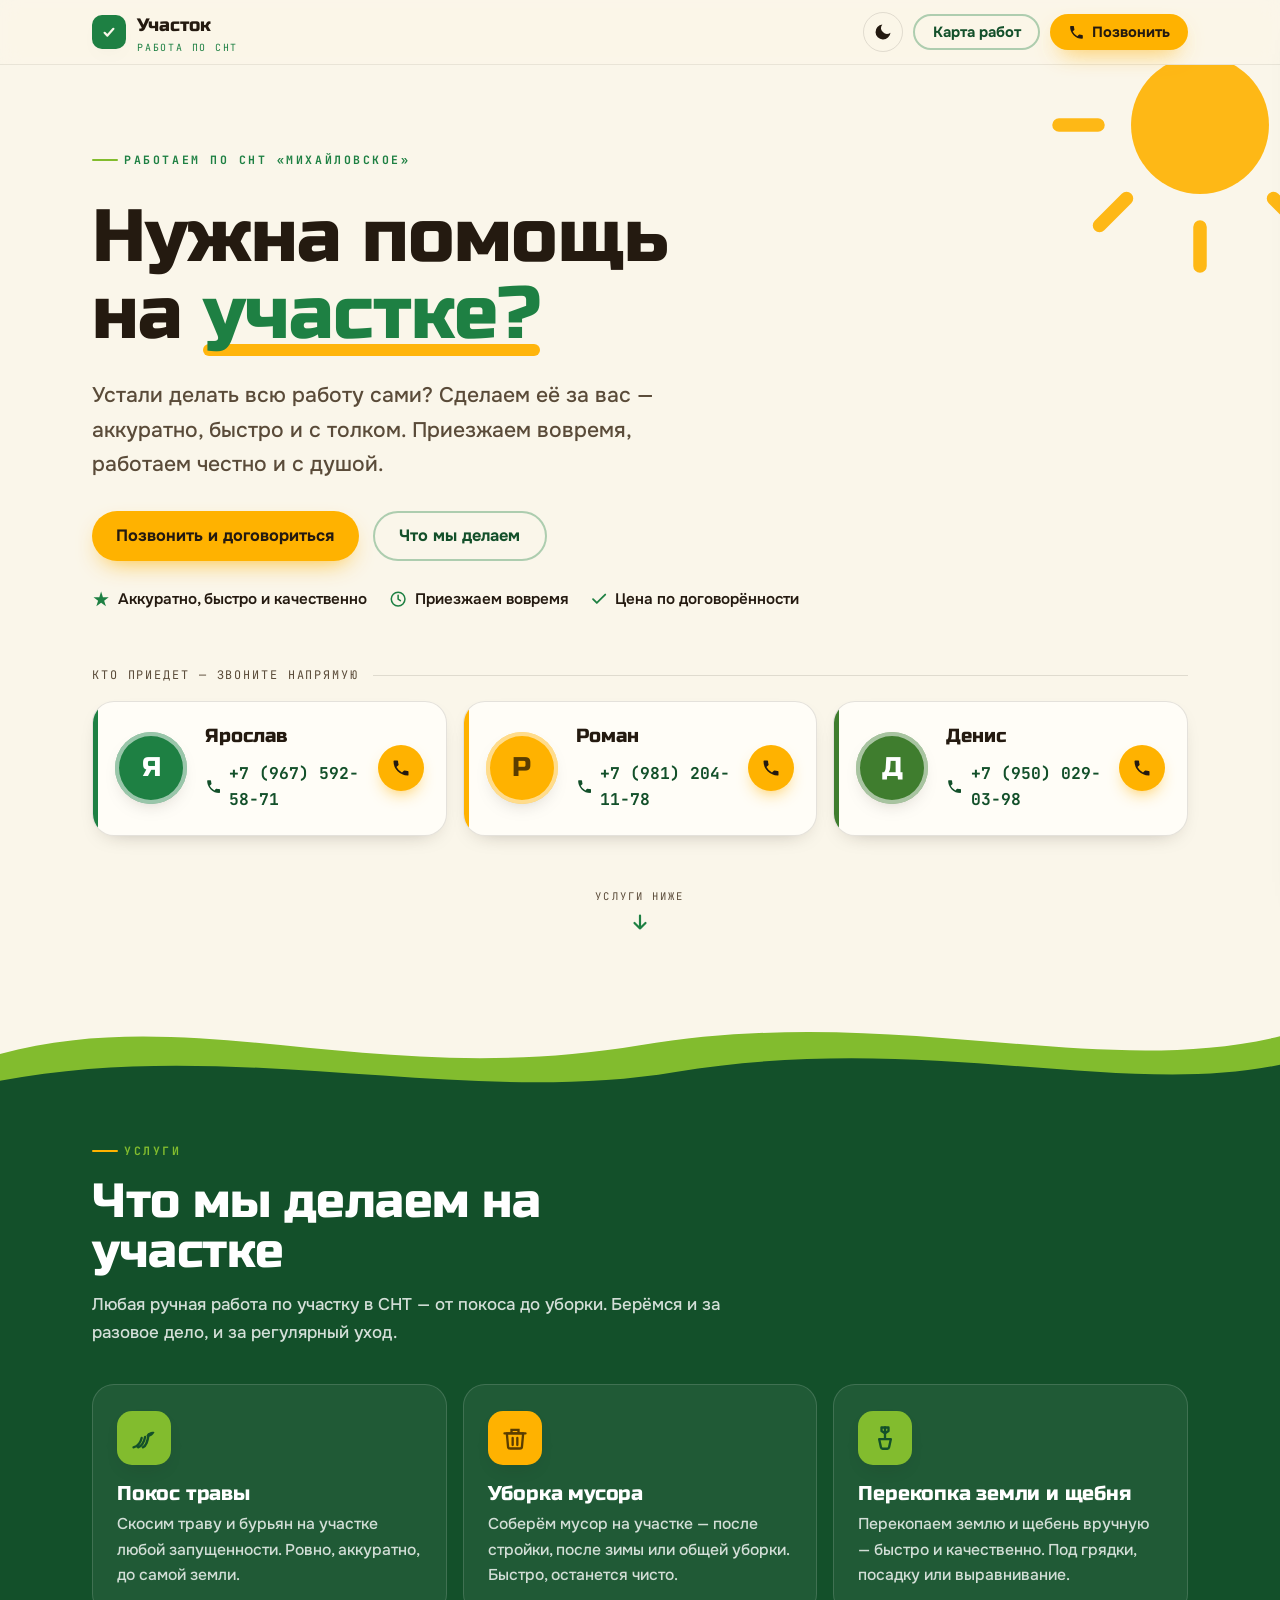
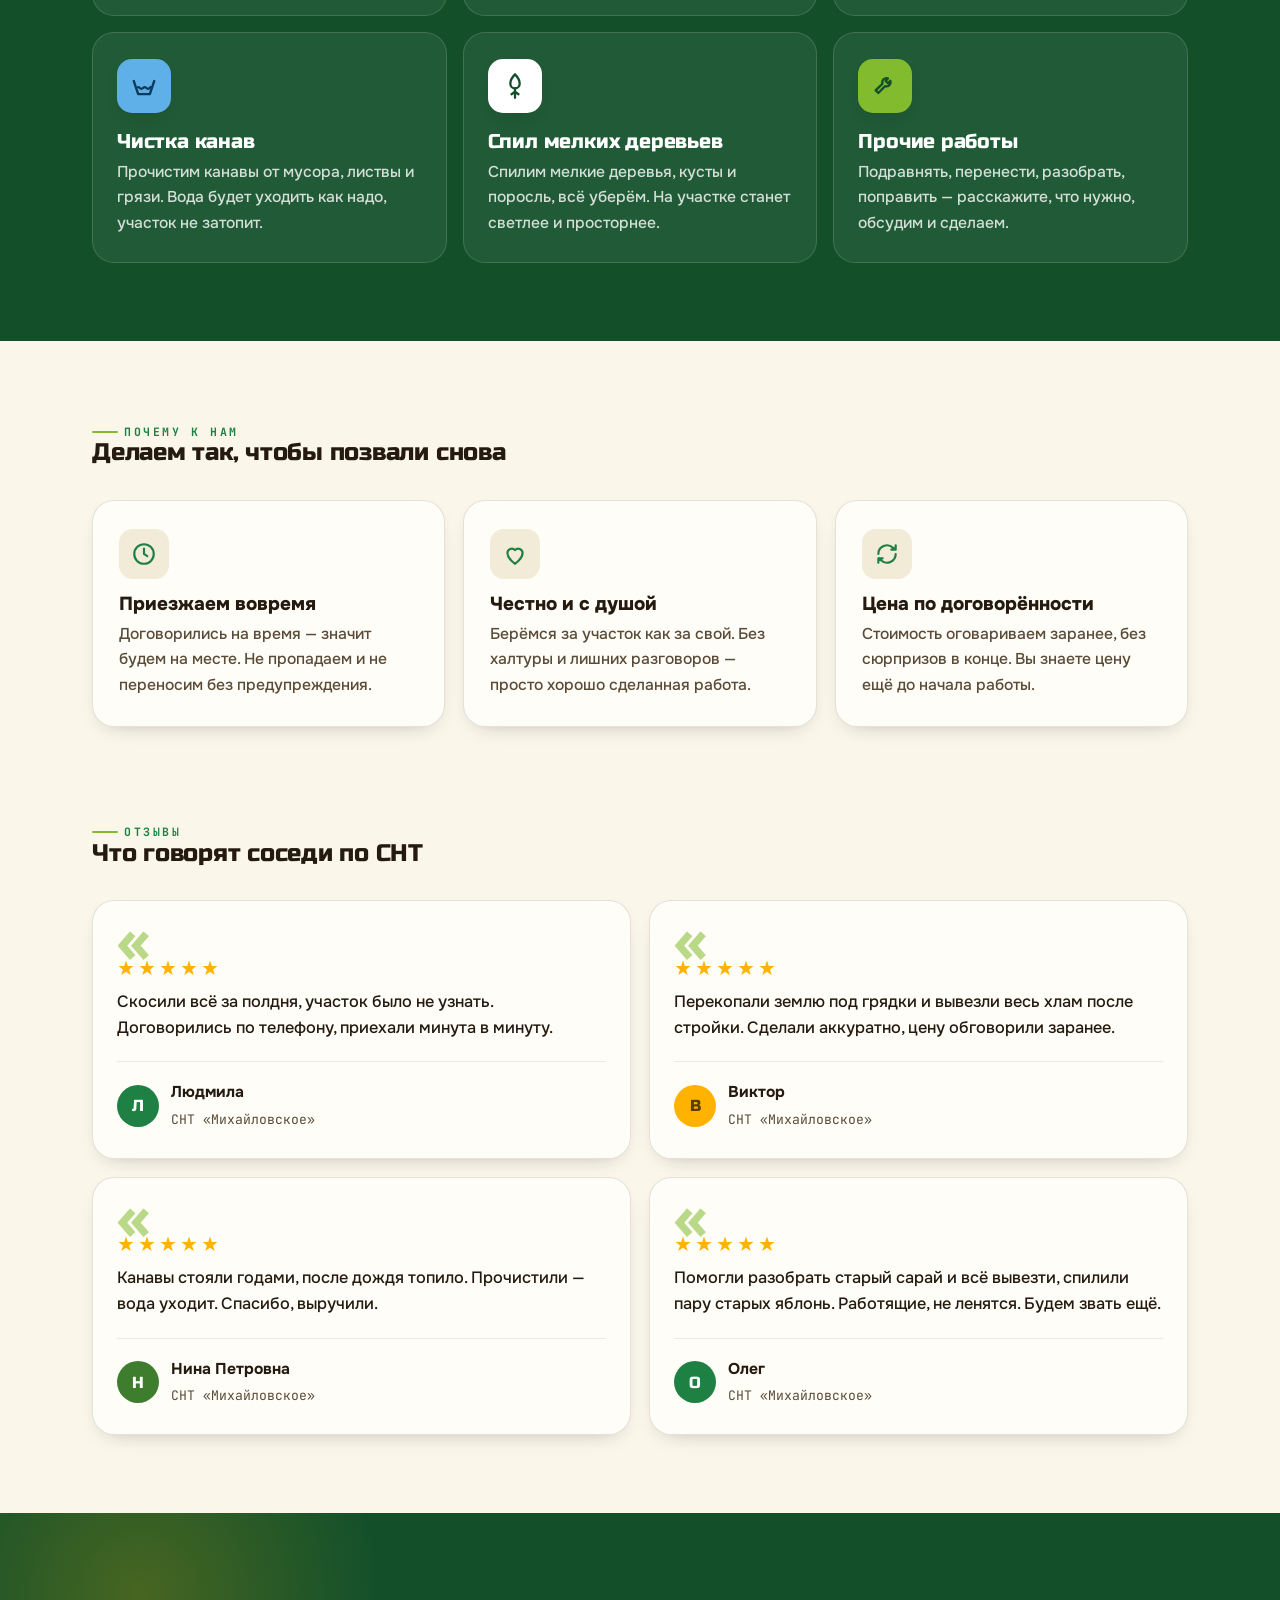
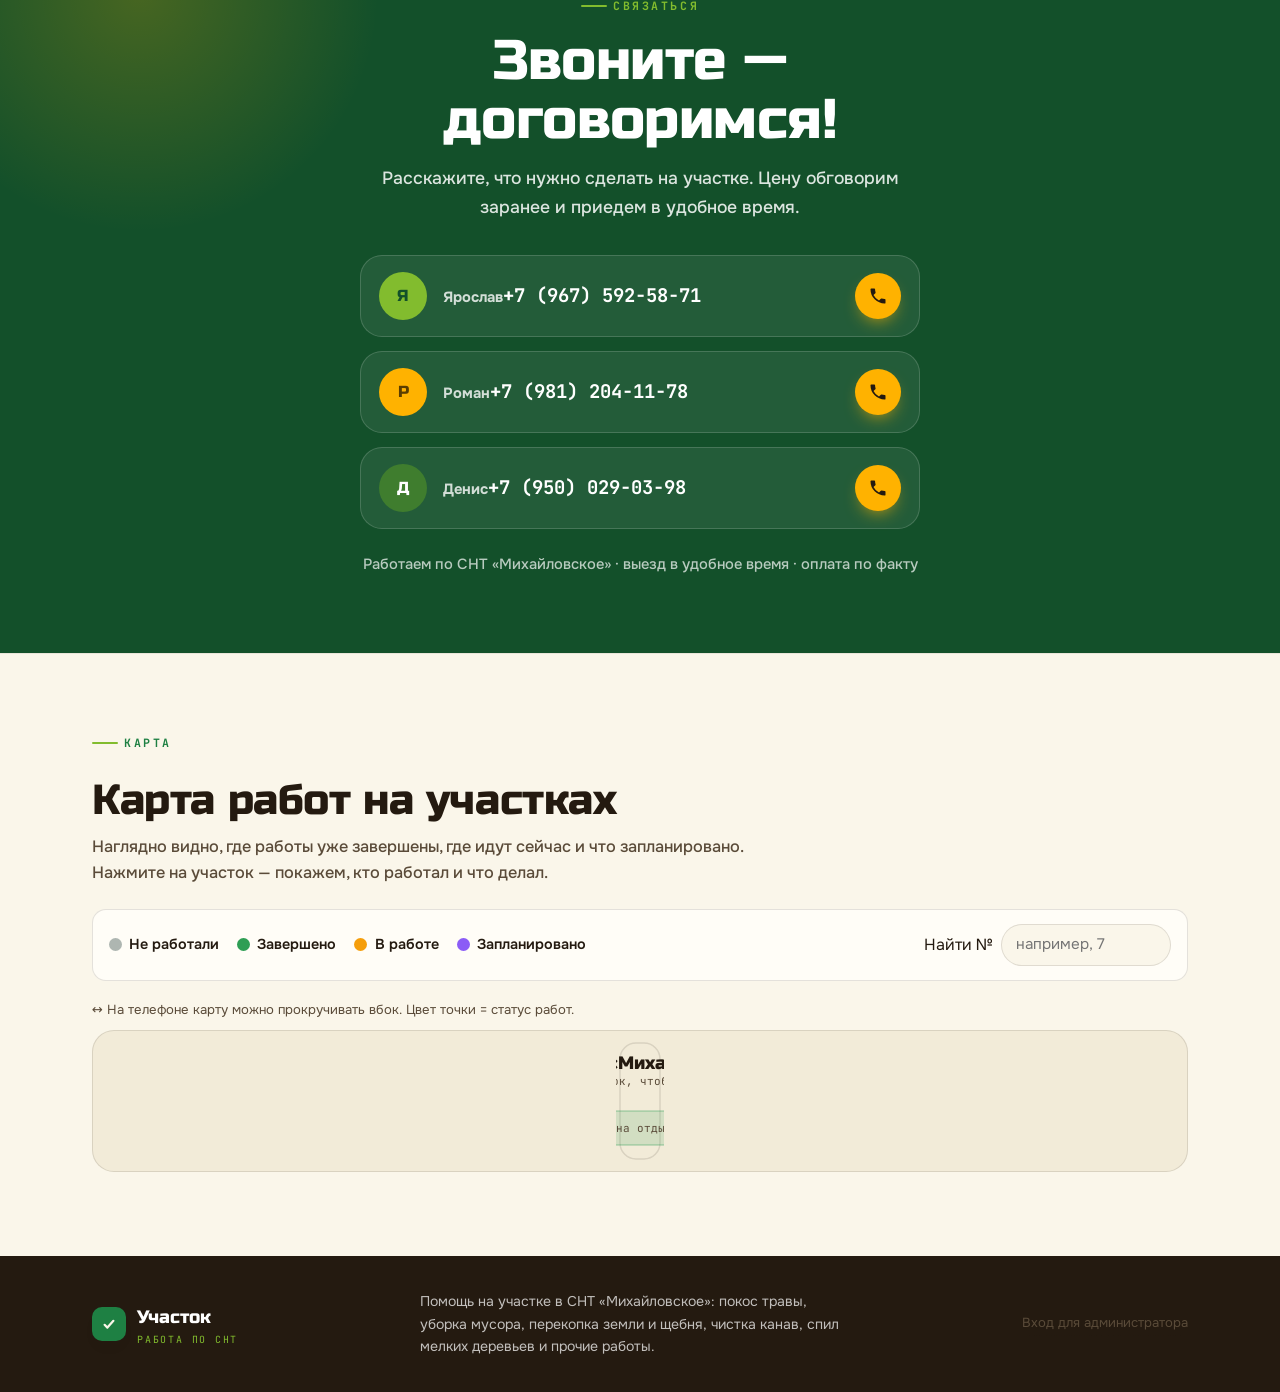
==== commit 47ea774b: "Бэкенд на Go: REST API, серверное хранилище, авторизация - main.go: раздаёт статику + API (net/http," ====
--- a/index.html
+++ b/index.html
@@ -350,8 +350,7 @@
 </a>
 
 <script src="js/main.js?v=3" defer></script>
-<script src="js/map-data.js?v=2" defer></script>
-<script src="js/store.js?v=2" defer></script>
-<script src="js/map.js?v=2" defer></script>
+<script src="js/store.js?v=3" defer></script>
+<script src="js/map.js?v=3" defer></script>
 </body>
 </html>
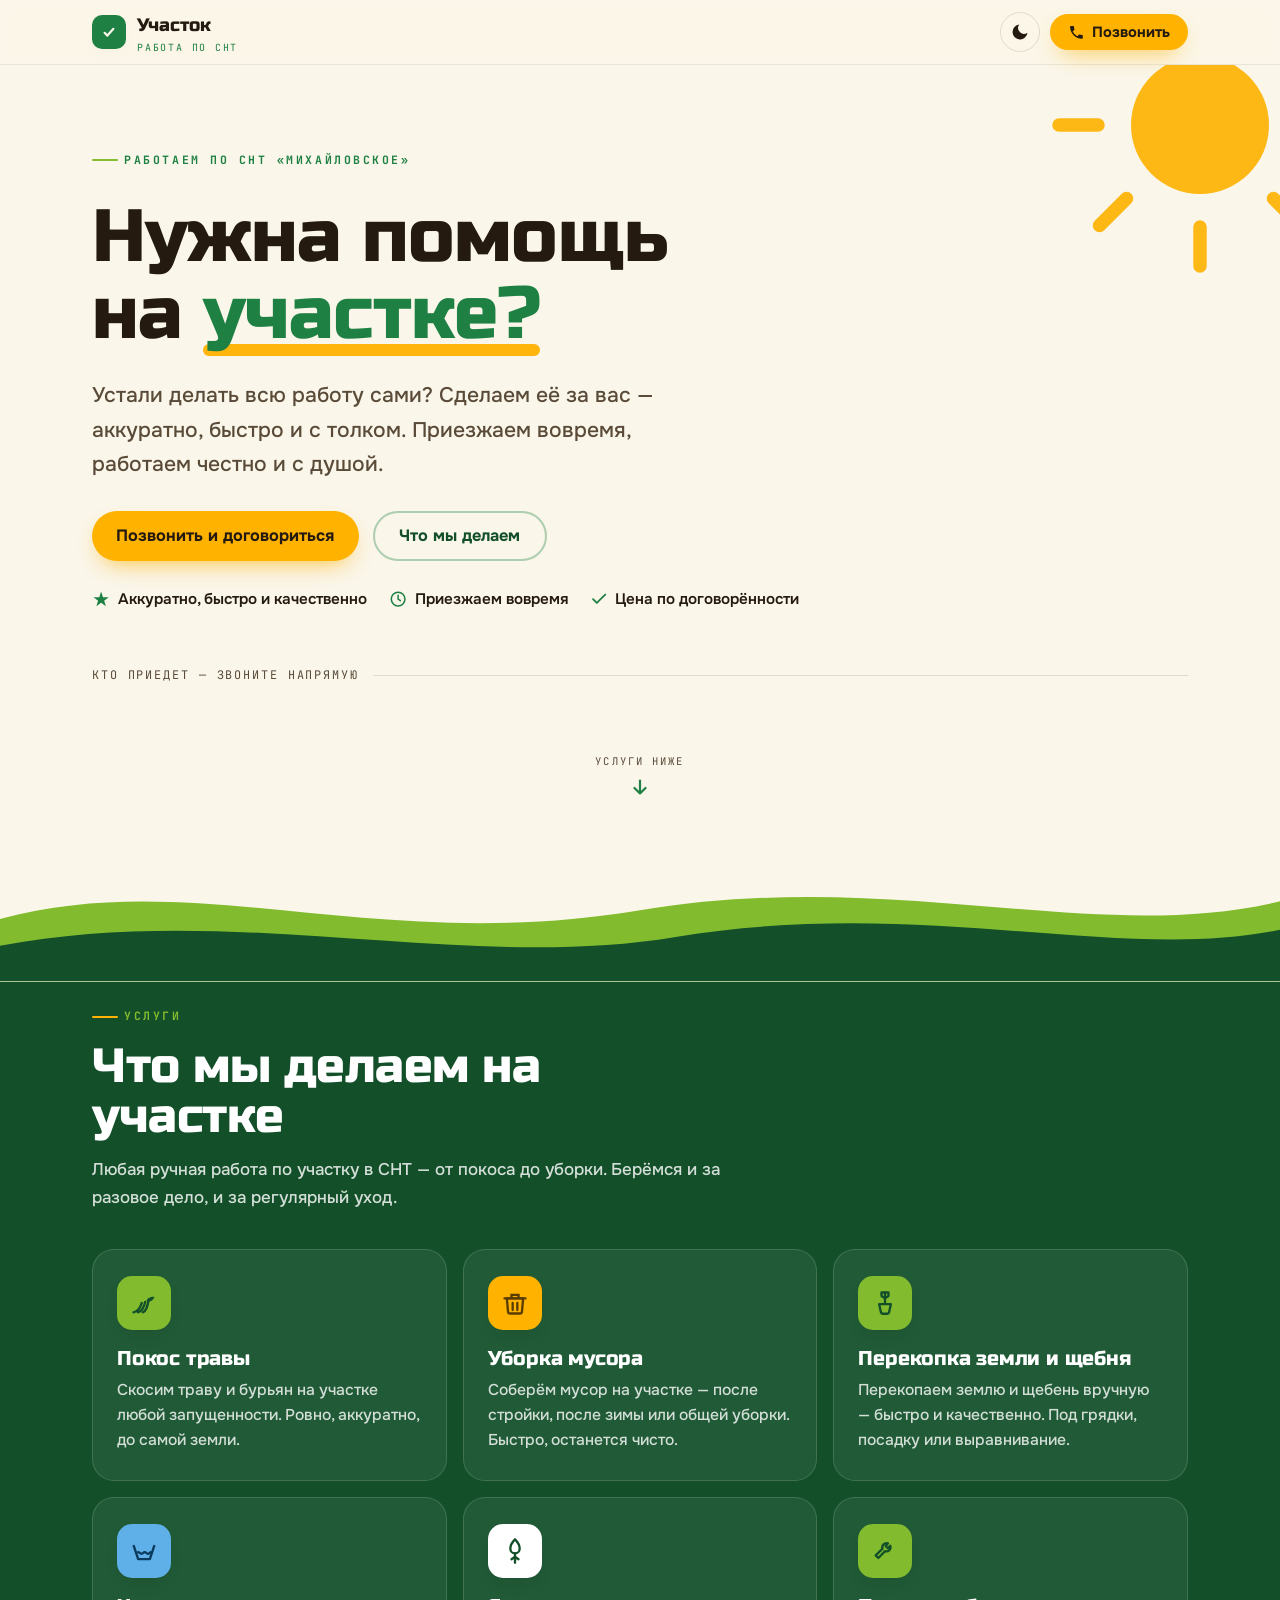
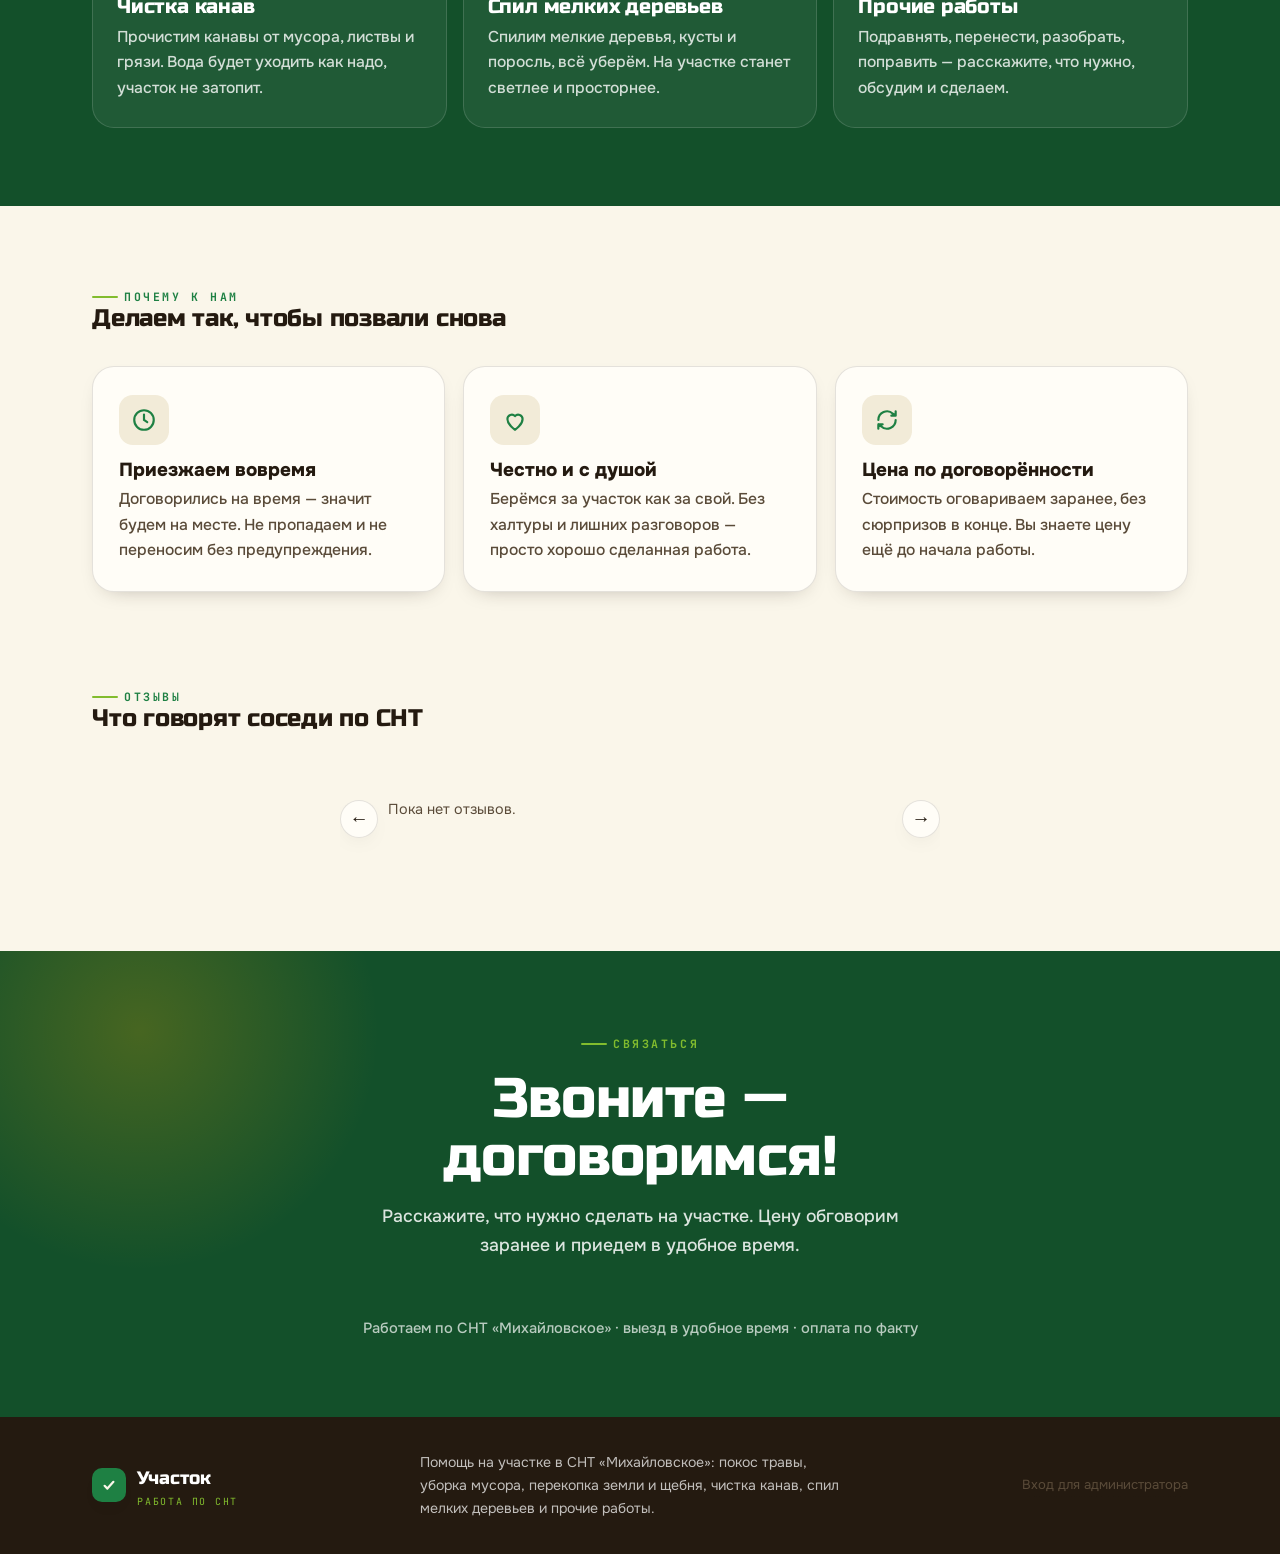
==== commit 77c96d6f: "PostgreSQL support + карусель отзывов + редактирование отзывов" ====
--- a/index.html
+++ b/index.html
@@ -36,7 +36,7 @@
         <svg class="i-moon" viewBox="0 0 24 24" fill="none"><path d="M21 12.8A9 9 0 1111.2 3a7 7 0 009.8 9.8z" fill="currentColor"/></svg>
         <svg class="i-sun" viewBox="0 0 24 24" fill="none"><circle cx="12" cy="12" r="5" fill="currentColor"/><g stroke="currentColor" stroke-width="2" stroke-linecap="round"><path d="M12 2v2M12 20v2M2 12h2M20 12h2M4.9 4.9l1.4 1.4M17.7 17.7l1.4 1.4M19.1 4.9l-1.4 1.4M6.3 17.7l-1.4 1.4"/></g></svg>
       </button>
-      <a href="#map" class="btn btn-ghost bar-map">Карта работ</a>
+      
       <a href="#contacts" class="btn btn-sun">
         <svg viewBox="0 0 24 24" fill="none"><path d="M6.6 10.8a15 15 0 006.6 6.6l2.2-2.2a1 1 0 011-.24 11.4 11.4 0 003.6.58 1 1 0 011 1V20a1 1 0 01-1 1A17 17 0 013 4a1 1 0 011-1h3.5a1 1 0 011 1c0 1.25.2 2.46.58 3.6a1 1 0 01-.24 1l-2.24 2.2z" fill="currentColor"/></svg>
         <span class="bar-call-text">Позвонить</span>
@@ -76,36 +76,7 @@
 
     <!-- GREETERS -->
     <div class="greeters-label anim" style="--d:520ms">Кто приедет — звоните напрямую</div>
-    <div class="greeters">
-
-      <a href="tel:+79675925871" class="card-person anim" style="--accent:var(--green);--d:560ms">
-        <span class="avatar" style="--accent:var(--green)">Я</span>
-        <span class="p-body">
-          <span class="p-name">Ярослав</span>
-          <span class="p-phone"><svg viewBox="0 0 24 24" fill="none"><path d="M6.6 10.8a15 15 0 006.6 6.6l2.2-2.2a1 1 0 011-.24 11.4 11.4 0 003.6.58 1 1 0 011 1V20a1 1 0 01-1 1A17 17 0 013 4a1 1 0 011-1h3.5a1 1 0 011 1c0 1.25.2 2.46.58 3.6a1 1 0 01-.24 1l-2.24 2.2z" fill="currentColor"/></svg> +7 (967) 592-58-71</span>
-        </span>
-        <span class="p-call" aria-hidden="true"><svg viewBox="0 0 24 24" fill="none"><path d="M6.6 10.8a15 15 0 006.6 6.6l2.2-2.2a1 1 0 011-.24 11.4 11.4 0 003.6.58 1 1 0 011 1V20a1 1 0 01-1 1A17 17 0 013 4a1 1 0 011-1h3.5a1 1 0 011 1c0 1.25.2 2.46.58 3.6a1 1 0 01-.24 1l-2.24 2.2z" fill="currentColor"/></svg></span>
-      </a>
-
-      <a href="tel:+79812041178" class="card-person anim" style="--accent:var(--sun);--d:660ms">
-        <span class="avatar" style="--accent:var(--sun);color:#5a3d00">Р</span>
-        <span class="p-body">
-          <span class="p-name">Роман</span>
-          <span class="p-phone"><svg viewBox="0 0 24 24" fill="none"><path d="M6.6 10.8a15 15 0 006.6 6.6l2.2-2.2a1 1 0 011-.24 11.4 11.4 0 003.6.58 1 1 0 011 1V20a1 1 0 01-1 1A17 17 0 013 4a1 1 0 011-1h3.5a1 1 0 011 1c0 1.25.2 2.46.58 3.6a1 1 0 01-.24 1l-2.24 2.2z" fill="currentColor"/></svg> +7 (981) 204-11-78</span>
-        </span>
-        <span class="p-call" aria-hidden="true"><svg viewBox="0 0 24 24" fill="none"><path d="M6.6 10.8a15 15 0 006.6 6.6l2.2-2.2a1 1 0 011-.24 11.4 11.4 0 003.6.58 1 1 0 011 1V20a1 1 0 01-1 1A17 17 0 013 4a1 1 0 011-1h3.5a1 1 0 011 1c0 1.25.2 2.46.58 3.6a1 1 0 01-.24 1l-2.24 2.2z" fill="currentColor"/></svg></span>
-      </a>
-
-      <a href="tel:+79500290398" class="card-person anim" style="--accent:#3f7d2e;--d:760ms">
-        <span class="avatar" style="--accent:#3f7d2e">Д</span>
-        <span class="p-body">
-          <span class="p-name">Денис</span>
-          <span class="p-phone"><svg viewBox="0 0 24 24" fill="none"><path d="M6.6 10.8a15 15 0 006.6 6.6l2.2-2.2a1 1 0 011-.24 11.4 11.4 0 003.6.58 1 1 0 011 1V20a1 1 0 01-1 1A17 17 0 013 4a1 1 0 011-1h3.5a1 1 0 011 1c0 1.25.2 2.46.58 3.6a1 1 0 01-.24 1l-2.24 2.2z" fill="currentColor"/></svg> +7 (950) 029-03-98</span>
-        </span>
-        <span class="p-call" aria-hidden="true"><svg viewBox="0 0 24 24" fill="none"><path d="M6.6 10.8a15 15 0 006.6 6.6l2.2-2.2a1 1 0 011-.24 11.4 11.4 0 003.6.58 1 1 0 011 1V20a1 1 0 01-1 1A17 17 0 013 4a1 1 0 011-1h3.5a1 1 0 011 1c0 1.25.2 2.46.58 3.6a1 1 0 01-.24 1l-2.24 2.2z" fill="currentColor"/></svg></span>
-      </a>
-
-    </div>
+    <div class="greeters" id="greetersGrid"></div>
 
     <div class="scroll-cue anim" style="--d:860ms">
       <a href="#services">
@@ -223,36 +194,11 @@
       <span class="eyebrow">Отзывы</span>
       <h2>Что говорят соседи по СНТ</h2>
     </div>
-    <div class="grid-rev">
-
-      <div class="card-rev reveal" data-stagger style="--d:0ms">
-        <span class="quote-mark">«</span>
-        <div class="stars" aria-label="5 из 5"><svg viewBox="0 0 24 24" fill="currentColor"><path d="M12 2l2.4 7.4H22l-6 4.6 2.3 7.4L12 16.9 5.7 21.4 8 14 2 9.4h7.6z"/></svg><svg viewBox="0 0 24 24" fill="currentColor"><path d="M12 2l2.4 7.4H22l-6 4.6 2.3 7.4L12 16.9 5.7 21.4 8 14 2 9.4h7.6z"/></svg><svg viewBox="0 0 24 24" fill="currentColor"><path d="M12 2l2.4 7.4H22l-6 4.6 2.3 7.4L12 16.9 5.7 21.4 8 14 2 9.4h7.6z"/></svg><svg viewBox="0 0 24 24" fill="currentColor"><path d="M12 2l2.4 7.4H22l-6 4.6 2.3 7.4L12 16.9 5.7 21.4 8 14 2 9.4h7.6z"/></svg><svg viewBox="0 0 24 24" fill="currentColor"><path d="M12 2l2.4 7.4H22l-6 4.6 2.3 7.4L12 16.9 5.7 21.4 8 14 2 9.4h7.6z"/></svg></div>
-        <p class="txt">Скосили всё за полдня, участок было не узнать. Договорились по телефону, приехали минута в минуту.</p>
-        <div class="rev-author"><span class="rev-ava">Л</span><span class="rev-meta"><b>Людмила</b><span>СНТ «Михайловское»</span></span></div>
-      </div>
-
-      <div class="card-rev reveal" data-stagger style="--d:120ms">
-        <span class="quote-mark">«</span>
-        <div class="stars" aria-label="5 из 5"><svg viewBox="0 0 24 24" fill="currentColor"><path d="M12 2l2.4 7.4H22l-6 4.6 2.3 7.4L12 16.9 5.7 21.4 8 14 2 9.4h7.6z"/></svg><svg viewBox="0 0 24 24" fill="currentColor"><path d="M12 2l2.4 7.4H22l-6 4.6 2.3 7.4L12 16.9 5.7 21.4 8 14 2 9.4h7.6z"/></svg><svg viewBox="0 0 24 24" fill="currentColor"><path d="M12 2l2.4 7.4H22l-6 4.6 2.3 7.4L12 16.9 5.7 21.4 8 14 2 9.4h7.6z"/></svg><svg viewBox="0 0 24 24" fill="currentColor"><path d="M12 2l2.4 7.4H22l-6 4.6 2.3 7.4L12 16.9 5.7 21.4 8 14 2 9.4h7.6z"/></svg><svg viewBox="0 0 24 24" fill="currentColor"><path d="M12 2l2.4 7.4H22l-6 4.6 2.3 7.4L12 16.9 5.7 21.4 8 14 2 9.4h7.6z"/></svg></div>
-        <p class="txt">Перекопали землю под грядки и вывезли весь хлам после стройки. Сделали аккуратно, цену обговорили заранее.</p>
-        <div class="rev-author"><span class="rev-ava" style="background:var(--sun);color:#5a3d00">В</span><span class="rev-meta"><b>Виктор</b><span>СНТ «Михайловское»</span></span></div>
-      </div>
-
-      <div class="card-rev reveal" data-stagger style="--d:0ms">
-        <span class="quote-mark">«</span>
-        <div class="stars" aria-label="5 из 5"><svg viewBox="0 0 24 24" fill="currentColor"><path d="M12 2l2.4 7.4H22l-6 4.6 2.3 7.4L12 16.9 5.7 21.4 8 14 2 9.4h7.6z"/></svg><svg viewBox="0 0 24 24" fill="currentColor"><path d="M12 2l2.4 7.4H22l-6 4.6 2.3 7.4L12 16.9 5.7 21.4 8 14 2 9.4h7.6z"/></svg><svg viewBox="0 0 24 24" fill="currentColor"><path d="M12 2l2.4 7.4H22l-6 4.6 2.3 7.4L12 16.9 5.7 21.4 8 14 2 9.4h7.6z"/></svg><svg viewBox="0 0 24 24" fill="currentColor"><path d="M12 2l2.4 7.4H22l-6 4.6 2.3 7.4L12 16.9 5.7 21.4 8 14 2 9.4h7.6z"/></svg><svg viewBox="0 0 24 24" fill="currentColor"><path d="M12 2l2.4 7.4H22l-6 4.6 2.3 7.4L12 16.9 5.7 21.4 8 14 2 9.4h7.6z"/></svg></div>
-        <p class="txt">Канавы стояли годами, после дождя топило. Прочистили — вода уходит. Спасибо, выручили.</p>
-        <div class="rev-author"><span class="rev-ava" style="background:#3f7d2e">Н</span><span class="rev-meta"><b>Нина Петровна</b><span>СНТ «Михайловское»</span></span></div>
-      </div>
-
-      <div class="card-rev reveal" data-stagger style="--d:120ms">
-        <span class="quote-mark">«</span>
-        <div class="stars" aria-label="5 из 5"><svg viewBox="0 0 24 24" fill="currentColor"><path d="M12 2l2.4 7.4H22l-6 4.6 2.3 7.4L12 16.9 5.7 21.4 8 14 2 9.4h7.6z"/></svg><svg viewBox="0 0 24 24" fill="currentColor"><path d="M12 2l2.4 7.4H22l-6 4.6 2.3 7.4L12 16.9 5.7 21.4 8 14 2 9.4h7.6z"/></svg><svg viewBox="0 0 24 24" fill="currentColor"><path d="M12 2l2.4 7.4H22l-6 4.6 2.3 7.4L12 16.9 5.7 21.4 8 14 2 9.4h7.6z"/></svg><svg viewBox="0 0 24 24" fill="currentColor"><path d="M12 2l2.4 7.4H22l-6 4.6 2.3 7.4L12 16.9 5.7 21.4 8 14 2 9.4h7.6z"/></svg><svg viewBox="0 0 24 24" fill="currentColor"><path d="M12 2l2.4 7.4H22l-6 4.6 2.3 7.4L12 16.9 5.7 21.4 8 14 2 9.4h7.6z"/></svg></div>
-        <p class="txt">Помогли разобрать старый сарай и всё вывезти, спилили пару старых яблонь. Работящие, не ленятся. Будем звать ещё.</p>
-        <div class="rev-author"><span class="rev-ava">О</span><span class="rev-meta"><b>Олег</b><span>СНТ «Михайловское»</span></span></div>
-      </div>
-
+    <div class="reviews-carousel" id="reviewsCarousel">
+      <div class="carousel-track" id="carouselTrack"></div>
+      <button class="carousel-btn carousel-prev" type="button" aria-label="Предыдущий">←</button>
+      <button class="carousel-btn carousel-next" type="button" aria-label="Следующий">→</button>
+      <div class="carousel-dots" id="carouselDots"></div>
     </div>
   </div>
 </section>
@@ -265,71 +211,10 @@
     <h2 class="reveal">Звоните — договоримся!</h2>
     <p class="sec-sub reveal">Расскажите, что нужно сделать на участке. Цену обговорим заранее и приедем в удобное время.</p>
 
-    <div class="phones">
-
-      <a href="tel:+79675925871" class="phone-line reveal" data-stagger style="--accent:var(--green);--d:0ms">
-        <span class="pl-ava" style="--accent:var(--lime);color:var(--green-d)">Я</span>
-        <span class="pl-body"><span class="pl-name">Ярослав</span><span class="pl-num">+7 (967) 592-58-71</span></span>
-        <span class="pl-call" aria-hidden="true"><svg viewBox="0 0 24 24" fill="none"><path d="M6.6 10.8a15 15 0 006.6 6.6l2.2-2.2a1 1 0 011-.24 11.4 11.4 0 003.6.58 1 1 0 011 1V20a1 1 0 01-1 1A17 17 0 013 4a1 1 0 011-1h3.5a1 1 0 011 1c0 1.25.2 2.46.58 3.6a1 1 0 01-.24 1l-2.24 2.2z" fill="currentColor"/></svg></span>
-      </a>
-
-      <a href="tel:+79812041178" class="phone-line reveal" data-stagger style="--accent:var(--sun);--d:90ms">
-        <span class="pl-ava" style="--accent:var(--sun);color:#5a3d00">Р</span>
-        <span class="pl-body"><span class="pl-name">Роман</span><span class="pl-num">+7 (981) 204-11-78</span></span>
-        <span class="pl-call" aria-hidden="true"><svg viewBox="0 0 24 24" fill="none"><path d="M6.6 10.8a15 15 0 006.6 6.6l2.2-2.2a1 1 0 011-.24 11.4 11.4 0 003.6.58 1 1 0 011 1V20a1 1 0 01-1 1A17 17 0 013 4a1 1 0 011-1h3.5a1 1 0 011 1c0 1.25.2 2.46.58 3.6a1 1 0 01-.24 1l-2.24 2.2z" fill="currentColor"/></svg></span>
-      </a>
-
-      <a href="tel:+79500290398" class="phone-line reveal" data-stagger style="--accent:#3f7d2e;--d:180ms">
-        <span class="pl-ava" style="--accent:#3f7d2e">Д</span>
-        <span class="pl-body"><span class="pl-name">Денис</span><span class="pl-num">+7 (950) 029-03-98</span></span>
-        <span class="pl-call" aria-hidden="true"><svg viewBox="0 0 24 24" fill="none"><path d="M6.6 10.8a15 15 0 006.6 6.6l2.2-2.2a1 1 0 011-.24 11.4 11.4 0 003.6.58 1 1 0 011 1V20a1 1 0 01-1 1A17 17 0 013 4a1 1 0 011-1h3.5a1 1 0 011 1c0 1.25.2 2.46.58 3.6a1 1 0 01-.24 1l-2.24 2.2z" fill="currentColor"/></svg></span>
-      </a>
-
-    </div>
+    <div class="phones" id="phonesGrid"></div>
     <p class="contact-note reveal">Работаем по СНТ «Михайловское» · выезд в удобное время · оплата по факту</p>
   </div>
 </section>
-
-<!-- ============ MAP ============ -->
-<section class="map-section" id="map">
-  <div class="wrap">
-    <div class="map-head reveal">
-      <span class="eyebrow">Карта</span>
-      <h2>Карта работ на участках</h2>
-      <p>Наглядно видно, где работы уже завершены, где идут сейчас и что запланировано. Нажмите на участок — покажем, кто работал и что делал.</p>
-    </div>
-
-    <div class="map-tools reveal">
-      <div class="legend">
-        <span class="lg"><span class="d none"></span> Не работали</span>
-        <span class="lg"><span class="d done"></span> Завершено</span>
-        <span class="lg"><span class="d progress"></span> В работе</span>
-        <span class="lg"><span class="d planned"></span> Запланировано</span>
-      </div>
-      <div class="map-search">
-        <label for="plotSearch" class="lg">Найти №</label>
-        <input id="plotSearch" type="number" inputmode="numeric" min="1" placeholder="например, 7" aria-label="Поиск участка по номеру">
-      </div>
-    </div>
-
-    <p class="map-hint">↔ На телефоне карту можно прокручивать вбок. Цвет точки = статус работ.</p>
-
-    <div id="plan-wrap" class="plan-wrap"></div>
-  </div>
-</section>
-
-<!-- панель информации об участке -->
-<div id="panelBack" class="panel-back"></div>
-<aside id="panel" class="panel" aria-live="polite">
-  <div class="panel-h">
-    <div>
-      <h3 id="pTitle">Участок</h3>
-      <div class="sub" id="pSub"></div>
-    </div>
-    <button id="panelClose" class="panel-close" type="button" aria-label="Закрыть">×</button>
-  </div>
-  <div class="panel-body" id="pBody"></div>
-</aside>
 
 <!-- ============ FOOTER ============ -->
 <footer class="foot">
@@ -349,8 +234,7 @@
   Позвонить
 </a>
 
+<script src="js/store.js?v=3" defer></script>
 <script src="js/main.js?v=3" defer></script>
-<script src="js/store.js?v=3" defer></script>
-<script src="js/map.js?v=3" defer></script>
 </body>
 </html>
--- a/css/styles.css
+++ b/css/styles.css
@@ -161,6 +161,12 @@
 }
 .p-phone svg{width:1.05em;height:1.05em;flex:none}
 .card-person:hover .p-phone{color:var(--green)}
+.p-tg{
+  display:inline-flex;align-items:center;gap:.45em;margin-top:5px;
+  font-family:'JetBrains Mono',monospace;font-weight:700;font-size:.9rem;color:#229ed9;
+}
+.p-tg svg{width:1em;height:1em;flex:none}
+.p-tg:hover{color:var(--green)}
 .p-call{
   margin-left:auto;flex:none;align-self:center;
   width:46px;height:46px;border-radius:50%;background:var(--sun);color:var(--soil);
@@ -231,7 +237,24 @@
 /* ---------- REVIEWS ---------- */
 .reviews{padding:14px 0 78px;background:var(--cream)}
 .reviews .sec-head{margin-bottom:34px}
-.grid-rev{display:grid;grid-template-columns:1fr;gap:18px}
+.reviews-carousel{position:relative;overflow:hidden;max-width:600px;margin:0 auto;padding:0 48px}
+.carousel-track{display:flex;transition:transform .45s cubic-bezier(.25,.46,.45,.94);will-change:transform}
+.carousel-slide{flex:none;width:100%;box-sizing:border-box}
+.carousel-btn{
+  position:absolute;top:50%;transform:translateY(-50%);z-index:2;
+  width:38px;height:38px;border-radius:50%;border:1px solid var(--line);background:var(--card);
+  color:var(--soil);font-size:1.2rem;cursor:pointer;display:grid;place-items:center;
+  transition:background .15s,box-shadow .15s;box-shadow:var(--shadow-sm);
+}
+.carousel-btn:hover{background:var(--cream);box-shadow:var(--shadow-md)}
+.carousel-prev{left:0}
+.carousel-next{right:0}
+.carousel-dots{display:flex;justify-content:center;gap:8px;margin-top:20px}
+.carousel-dot{
+  width:10px;height:10px;border-radius:50%;border:1.5px solid var(--line);background:transparent;
+  cursor:pointer;padding:0;transition:background .2s,transform .2s;
+}
+.carousel-dot.active{background:var(--green);border-color:var(--green);transform:scale(1.3)}
 .card-rev{
   background:var(--card);border:1px solid var(--line);border-radius:var(--r);
   padding:26px 24px;box-shadow:var(--shadow-sm);position:relative;
@@ -265,8 +288,12 @@
 .phone-line .pl-body{flex:1;min-width:0}
 .phone-line .pl-name{font-weight:700;font-size:.92rem;color:rgba(255,255,255,.8)}
 .phone-line .pl-num{font-family:'JetBrains Mono',monospace;font-weight:700;font-size:1.18rem;color:#fff;margin-top:1px}
-.phone-line .pl-call{flex:none;width:46px;height:46px;border-radius:50%;background:var(--sun);color:var(--soil);display:grid;place-items:center;box-shadow:0 8px 18px -8px rgba(255,178,0,.9)}
-.phone-line .pl-call svg{width:20px;height:20px}
+.phone-line .pl-actions{display:flex;gap:8px;flex:none}
+.phone-line .pl-call,.phone-line .pl-tg{width:46px;height:46px;border-radius:50%;display:grid;place-items:center}
+.phone-line .pl-call{background:var(--sun);color:var(--soil);box-shadow:0 8px 18px -8px rgba(255,178,0,.9)}
+.phone-line .pl-call svg,.phone-line .pl-tg svg{width:20px;height:20px}
+.phone-line .pl-tg{background:#229ed9;color:#fff;box-shadow:0 8px 18px -8px rgba(34,158,217,.9)}
+.phone-line .pl-tg:hover{background:#1b8ac0}
 .contact-note{margin-top:24px;font-size:.92rem;color:rgba(255,255,255,.7);font-weight:500}
 
 /* ---------- footer ---------- */
@@ -302,7 +329,6 @@
   .greeters .card-person:first-child{grid-column:1/-1}
   .grid-serv{grid-template-columns:1fr 1fr}
   .grid-why{grid-template-columns:1fr 1fr 1fr}
-  .grid-rev{grid-template-columns:1fr 1fr}
   .phones{grid-template-columns:1fr}
 }
 @media(min-width:900px){
@@ -310,7 +336,6 @@
   .greeters{grid-template-columns:1fr 1fr 1fr}
   .greeters .card-person:first-child{grid-column:auto}
   .grid-serv{grid-template-columns:1fr 1fr 1fr}
-  .grid-rev{grid-template-columns:1fr 1fr}
   .bar-call-text{display:inline}
   .fab{display:none}
 }
@@ -342,6 +367,7 @@
   .services{padding:18px 0 56px}
   .why,.reviews{padding:52px 0}
   .reviews{padding-top:8px}
+  .reviews-carousel{padding:0 36px}
   .contact{padding:56px 0}
   .sec-head{margin-bottom:28px}
   .card-serv{padding:22px 18px}
--- a/css/map.css
+++ b/css/map.css
@@ -162,8 +162,15 @@
 .list-item .li-meta{font-size:.86rem;color:var(--soil-soft);font-family:'JetBrains Mono',monospace}
 .tag-new{font-size:.66rem;font-weight:700;letter-spacing:.06em;text-transform:uppercase;background:var(--st-progress);color:#3a2600;padding:.25em .6em;border-radius:999px}
 .tag-primary{font-size:.66rem;font-weight:700;letter-spacing:.06em;text-transform:uppercase;background:var(--st-planned-bg);color:var(--st-planned);padding:.25em .6em;border-radius:999px}
+.tag-perms{font-size:.66rem;font-weight:700;letter-spacing:.06em;text-transform:uppercase;background:var(--st-done-bg);color:var(--st-done);padding:.25em .6em;border-radius:999px}
+.list-actions{display:flex;gap:6px;flex:none}
+.btn-edit{flex:none;border:1px solid var(--line);background:transparent;color:var(--green);border-radius:999px;padding:.5em .65em;cursor:pointer;font:inherit;font-size:.85rem;font-weight:600;line-height:1}
+.btn-edit:hover{background:rgba(46,158,84,.1);border-color:var(--green)}
 .btn-del{flex:none;border:1px solid var(--line);background:transparent;color:#d23b3b;border-radius:999px;padding:.5em .9em;cursor:pointer;font:inherit;font-size:.85rem;font-weight:600}
 .btn-del:hover{background:rgba(210,59,59,.1);border-color:#d23b3b}
+.perms-pick{display:flex;flex-wrap:wrap;gap:8px;margin-top:4px}
+.perms-pick label{display:inline-flex;align-items:center;gap:.5em;font-size:.9rem;font-weight:600;cursor:pointer}
+.perms-pick input{accent-color:var(--green)}
 
 .btn-sm{padding:.6em 1.1em;font-size:.92rem}
 .muted{color:var(--soil-soft);font-size:.9rem}
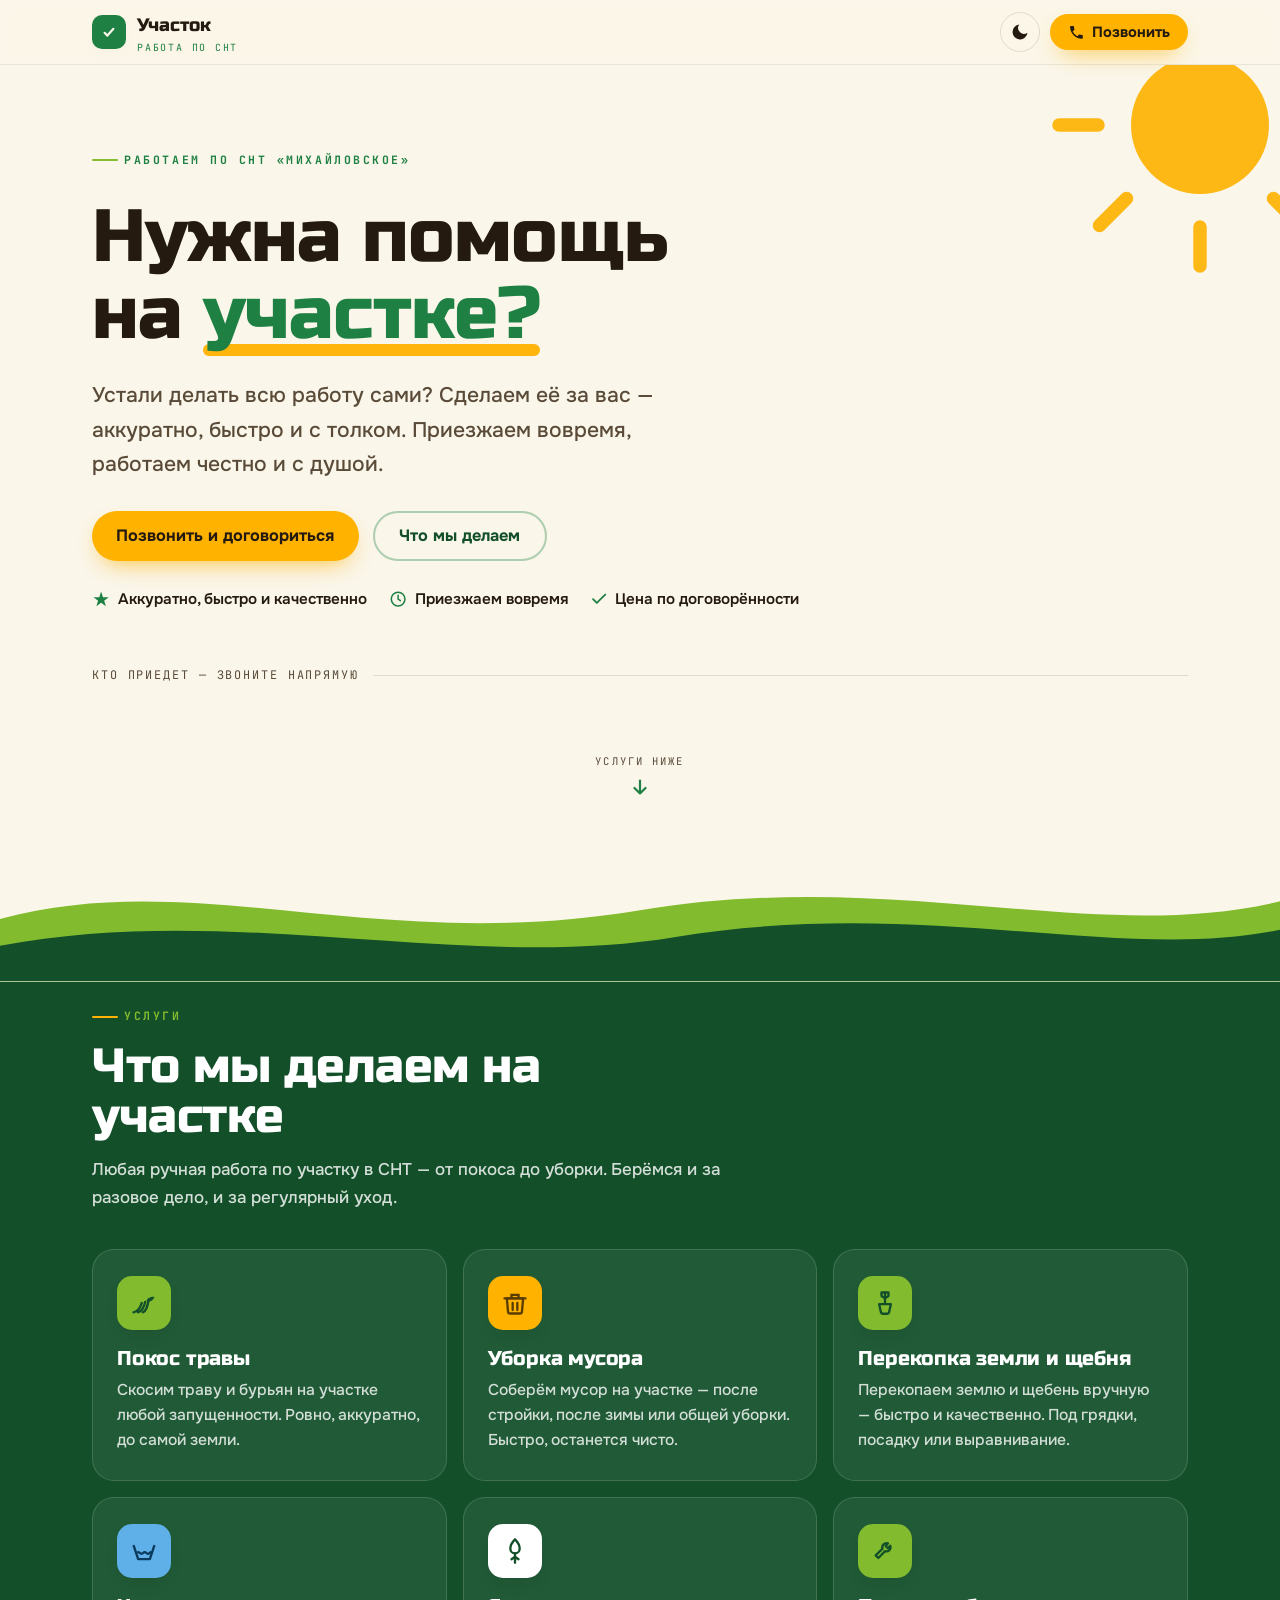
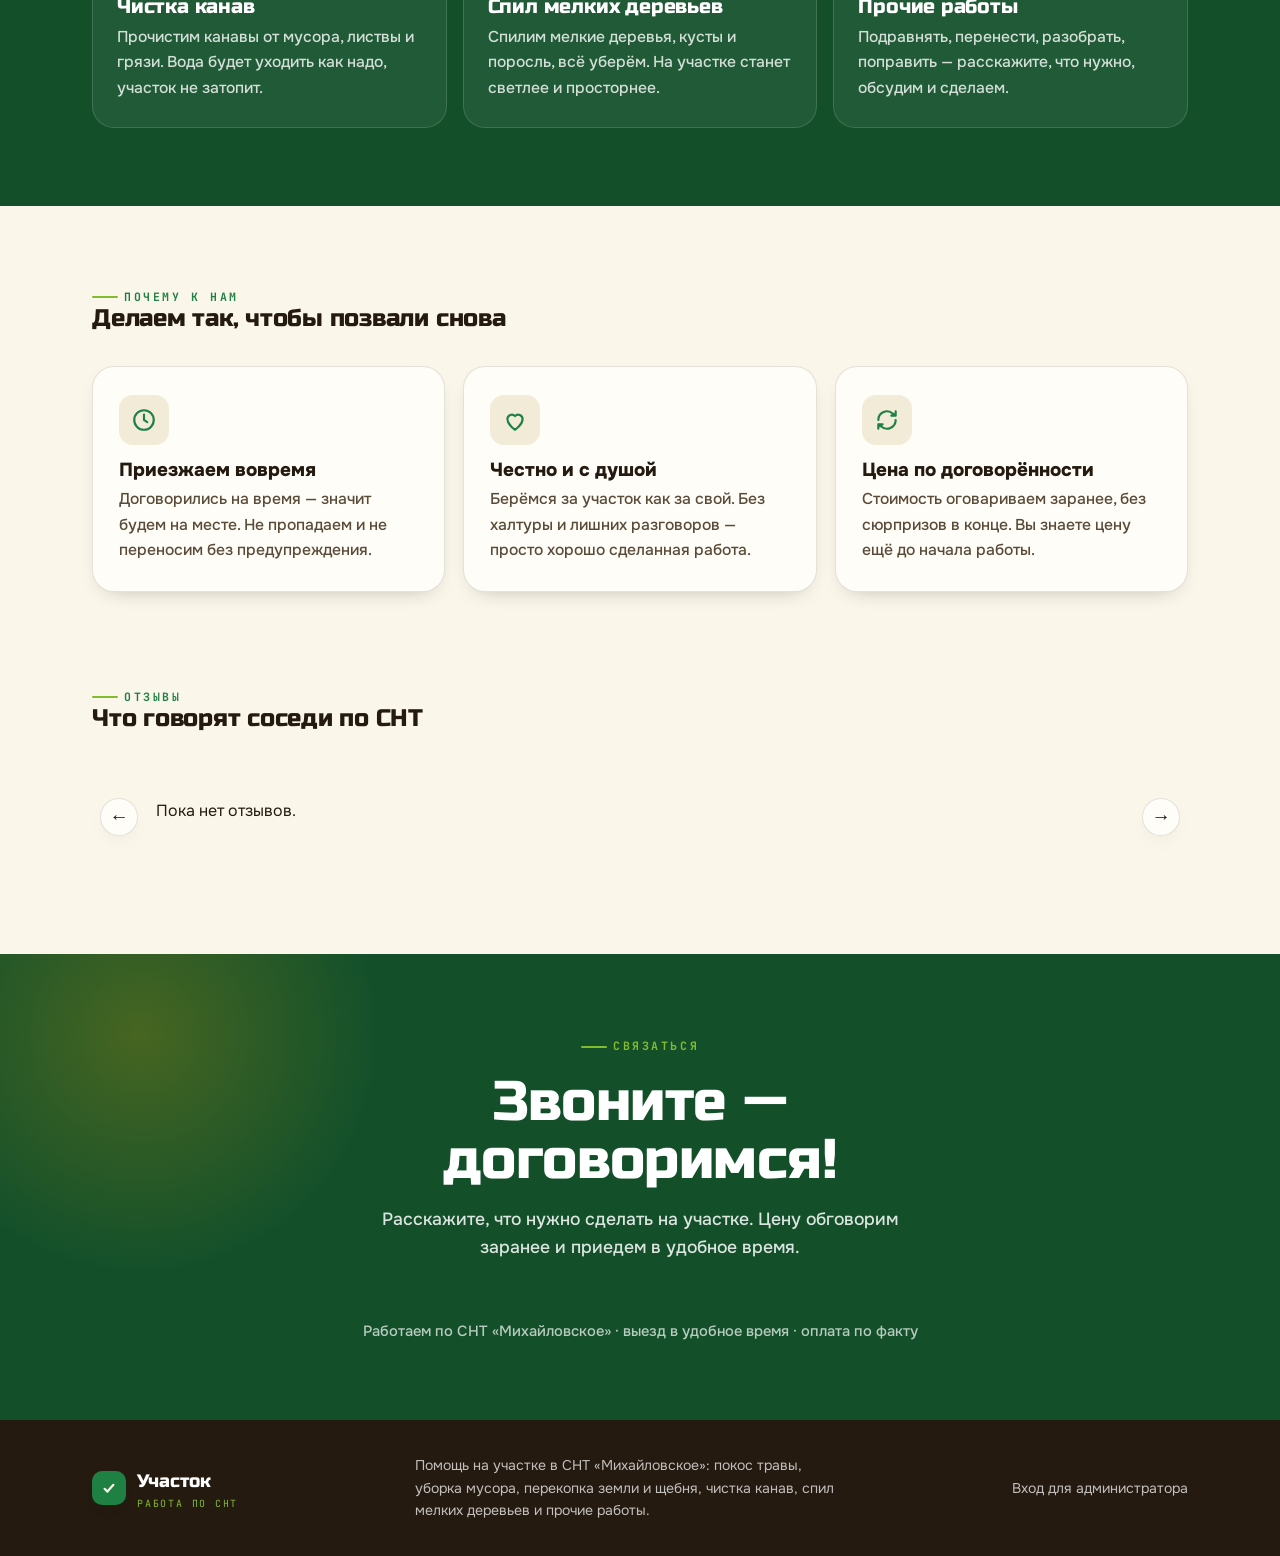
==== commit 6b740927: "Новая учётка админа, карусель отзывов на scroll-snap с мягкими краями - Карусель отзывов переписана:" ====
--- a/index.html
+++ b/index.html
@@ -17,8 +17,7 @@
 <link href="https://fonts.googleapis.com/css2?family=Russo+One&family=Onest:wght@400;500;600;700;800&family=JetBrains+Mono:wght@500;700&display=swap" rel="stylesheet">
 <meta name="theme-color" content="#faf6ea" media="(prefers-color-scheme: light)">
 <meta name="theme-color" content="#0c1410" media="(prefers-color-scheme: dark)">
-<link rel="stylesheet" href="css/styles.css?v=3">
-<link rel="stylesheet" href="css/map.css?v=2">
+<link rel="stylesheet" href="css/styles.css?v=5">
 </head>
 <body>
 
@@ -235,6 +234,6 @@
 </a>
 
 <script src="js/store.js?v=3" defer></script>
-<script src="js/main.js?v=3" defer></script>
+<script src="js/main.js?v=5" defer></script>
 </body>
 </html>
--- a/css/styles.css
+++ b/css/styles.css
@@ -237,9 +237,18 @@
 /* ---------- REVIEWS ---------- */
 .reviews{padding:14px 0 78px;background:var(--cream)}
 .reviews .sec-head{margin-bottom:34px}
-.reviews-carousel{position:relative;overflow:hidden;max-width:600px;margin:0 auto;padding:0 48px}
-.carousel-track{display:flex;transition:transform .45s cubic-bezier(.25,.46,.45,.94);will-change:transform}
-.carousel-slide{flex:none;width:100%;box-sizing:border-box}
+.reviews-carousel{position:relative}
+.carousel-track{
+  display:flex;gap:20px;overflow-x:auto;scroll-snap-type:x mandatory;
+  -webkit-overflow-scrolling:touch;overscroll-behavior-x:contain;
+  scrollbar-width:none;padding:8px 64px;margin:-8px 0;
+  scroll-padding-inline:64px;
+  -webkit-mask-image:linear-gradient(to right,transparent,#000 64px,#000 calc(100% - 64px),transparent);
+  mask-image:linear-gradient(to right,transparent,#000 64px,#000 calc(100% - 64px),transparent);
+}
+.carousel-track::-webkit-scrollbar{display:none}
+.carousel-slide{flex:0 0 min(340px,80vw);scroll-snap-align:start;box-sizing:border-box;display:flex}
+.carousel-slide .card-rev{width:100%}
 .carousel-btn{
   position:absolute;top:50%;transform:translateY(-50%);z-index:2;
   width:38px;height:38px;border-radius:50%;border:1px solid var(--line);background:var(--card);
@@ -247,8 +256,8 @@
   transition:background .15s,box-shadow .15s;box-shadow:var(--shadow-sm);
 }
 .carousel-btn:hover{background:var(--cream);box-shadow:var(--shadow-md)}
-.carousel-prev{left:0}
-.carousel-next{right:0}
+.carousel-prev{left:8px}
+.carousel-next{right:8px}
 .carousel-dots{display:flex;justify-content:center;gap:8px;margin-top:20px}
 .carousel-dot{
   width:10px;height:10px;border-radius:50%;border:1.5px solid var(--line);background:transparent;
@@ -367,7 +376,12 @@
   .services{padding:18px 0 56px}
   .why,.reviews{padding:52px 0}
   .reviews{padding-top:8px}
-  .reviews-carousel{padding:0 36px}
+  .carousel-btn{display:none}
+  .carousel-track{
+    padding:8px 28px;scroll-padding-inline:28px;
+    -webkit-mask-image:linear-gradient(to right,transparent,#000 28px,#000 calc(100% - 28px),transparent);
+    mask-image:linear-gradient(to right,transparent,#000 28px,#000 calc(100% - 28px),transparent);
+  }
   .contact{padding:56px 0}
   .sec-head{margin-bottom:28px}
   .card-serv{padding:22px 18px}
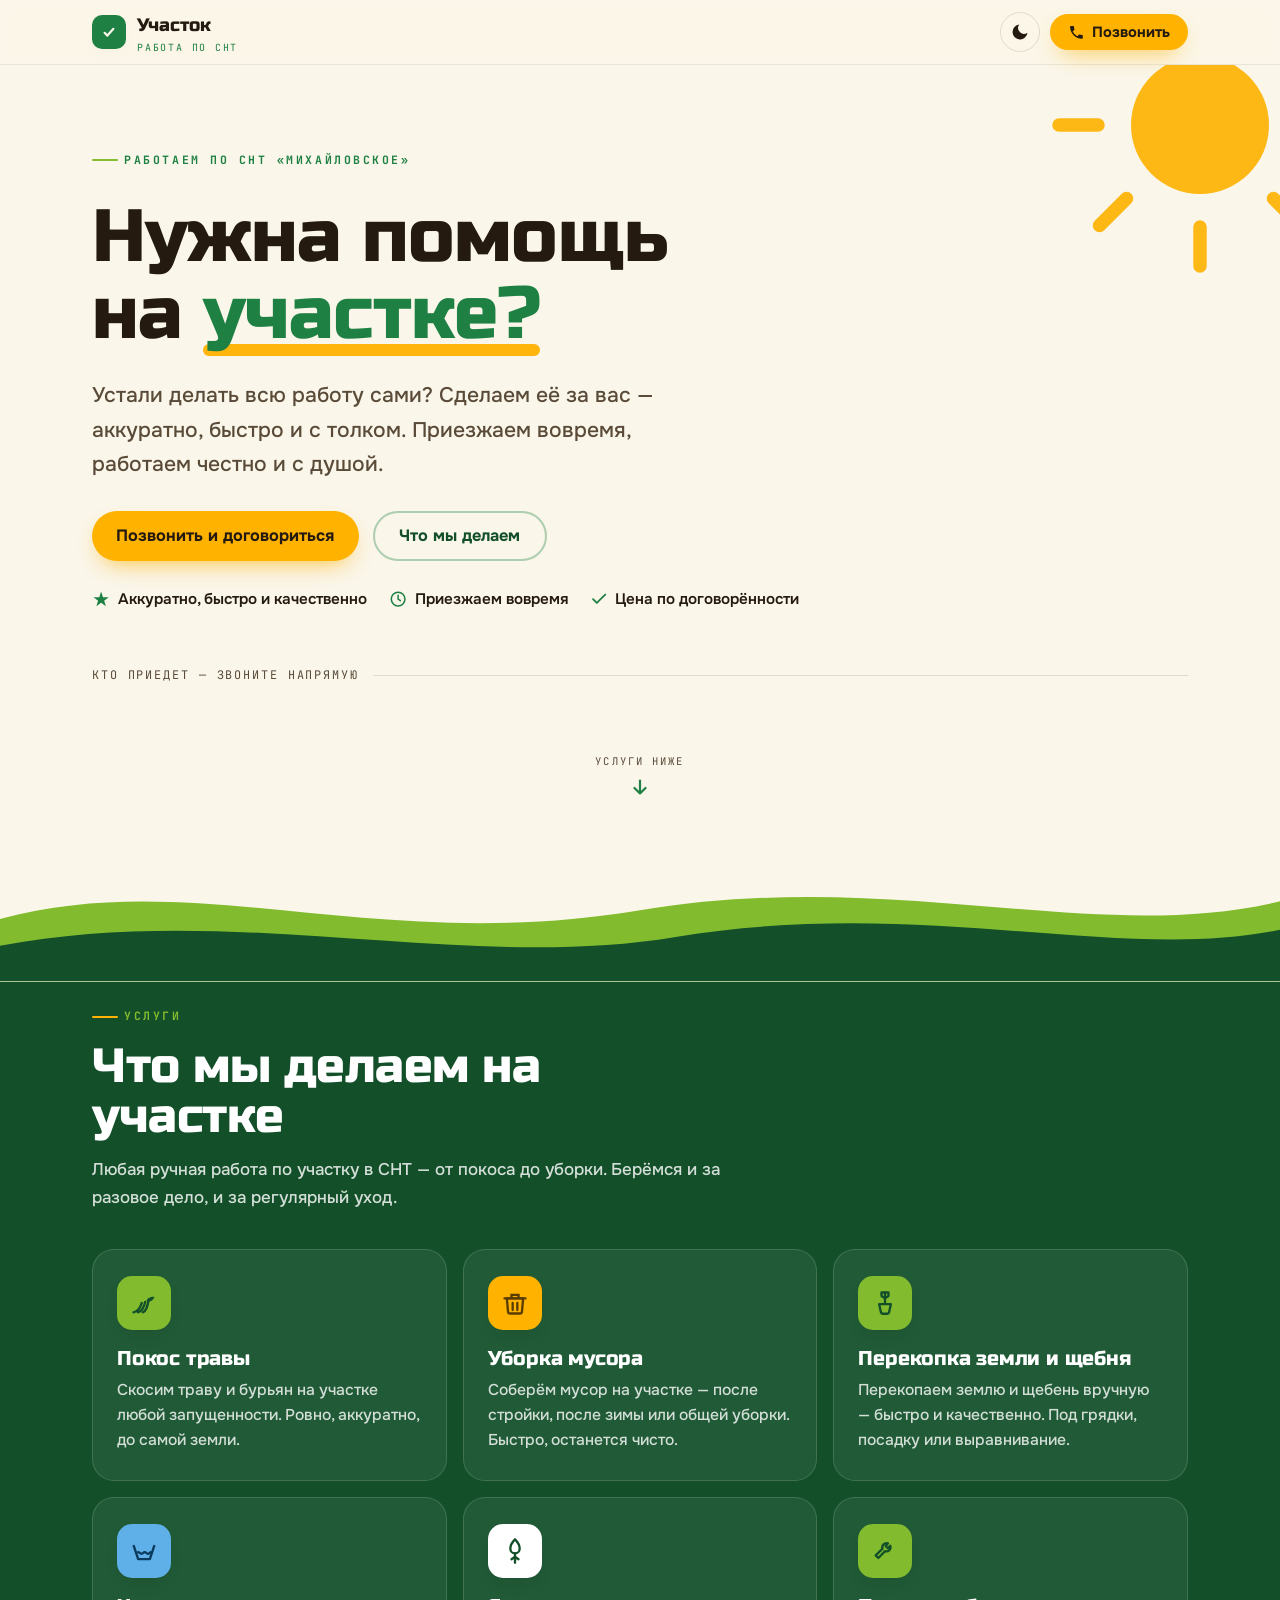
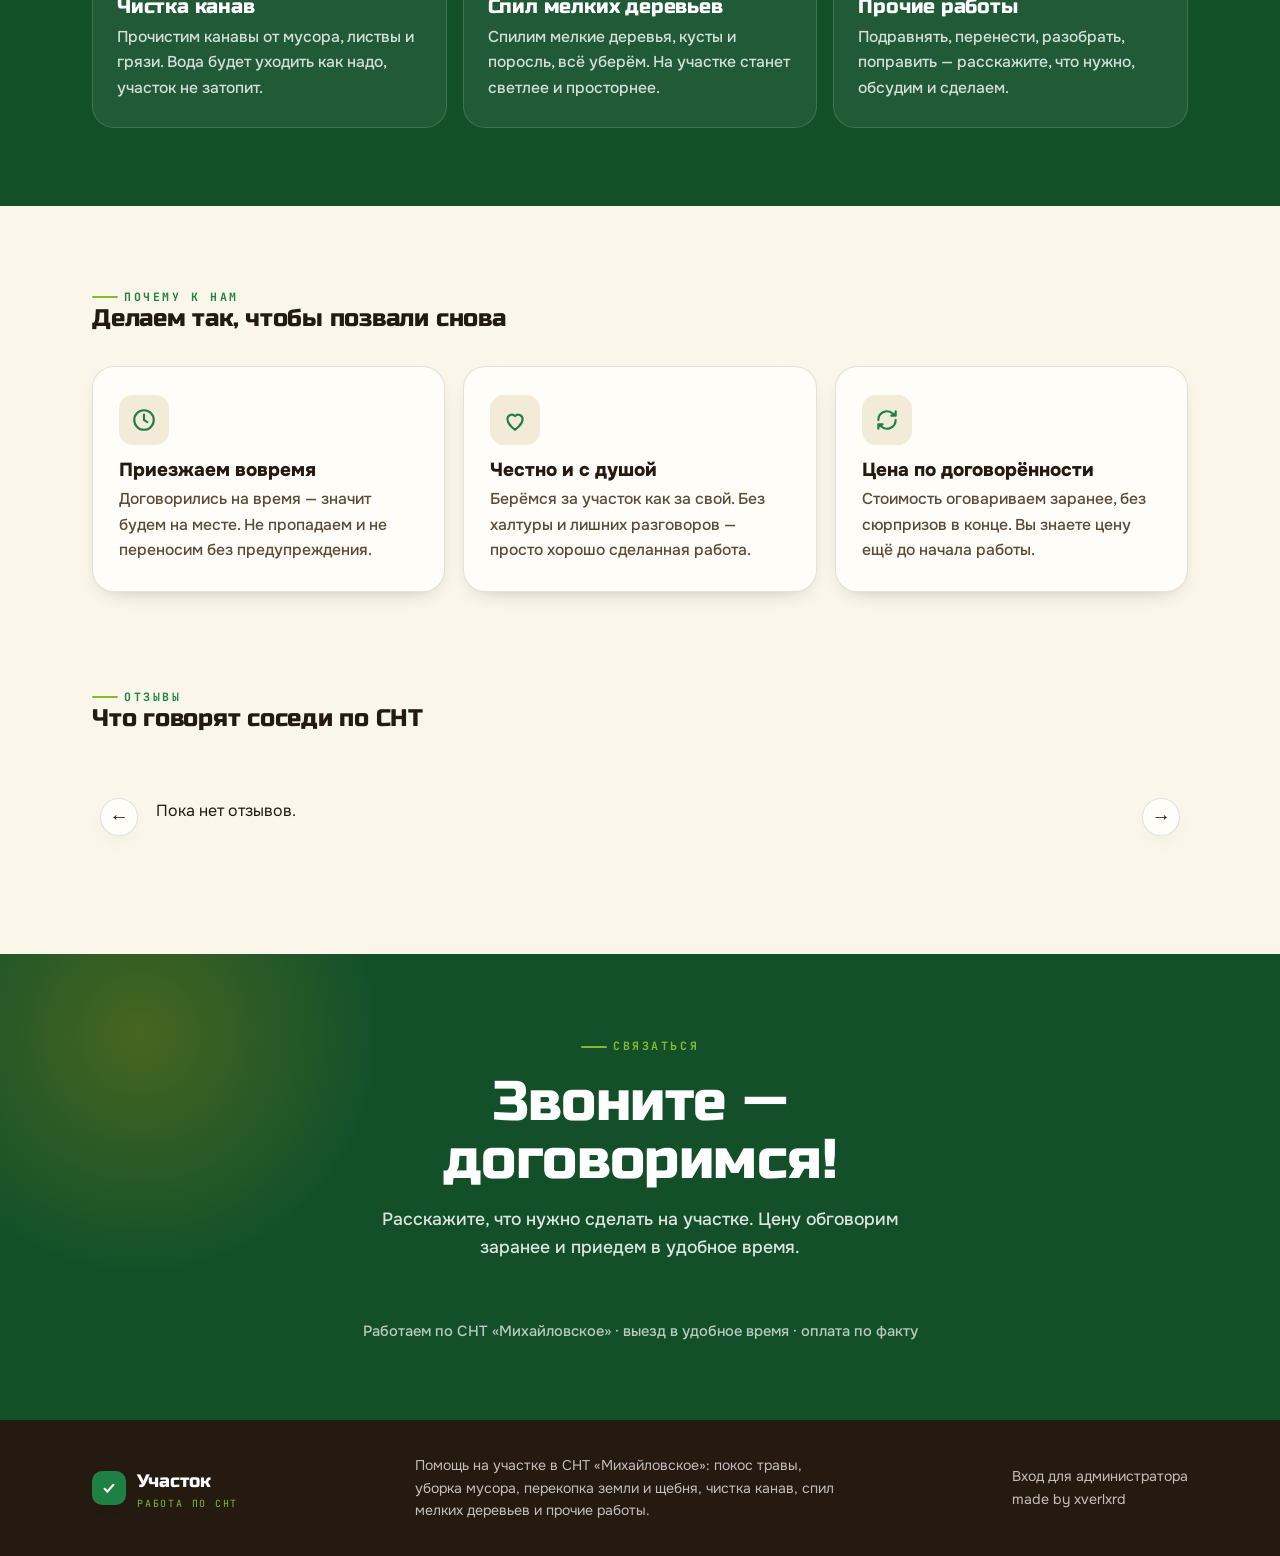
==== commit 48aa27da: "Добавить "made by xverlxrd" в футер со ссылкой на GitHub-репозиторий" ====
--- a/index.html
+++ b/index.html
@@ -223,7 +223,10 @@
       <span>Участок<small>работа по СНТ</small></span>
     </a>
     <p>Помощь на участке в СНТ «Михайловское»: покос травы, уборка мусора, перекопка земли и щебня, чистка канав, спил мелких деревьев и прочие работы.</p>
-    <a href="admin.html" class="foot-admin">Вход для администратора</a>
+    <span>
+      <a href="admin.html" class="foot-admin">Вход для администратора</a><br>
+      made by <a href="https://github.com/Xver1Xrd/Dacha" target="_blank" rel="noopener" class="foot-admin">xverlxrd</a>
+    </span>
   </div>
 </footer>
 
--- a/css/styles.css
+++ b/css/styles.css
@@ -6,6 +6,7 @@
   --lime:#82bc2e;
   --sun:#ffb200;
   --sun-d:#e89e00;
+  --on-sun:#241a10; /* фиксированный тёмный текст/иконки на --sun: сам --sun светлый в обеих темах, а --soil в тёмной теме становится светлым и на жёлтом фоне перестаёт читаться */
   --cream:#faf6ea;
   --cream-2:#f2ebd8;
   --card:#fffdf7;
@@ -28,7 +29,7 @@
   -webkit-font-smoothing:antialiased;
   overflow-x:hidden;
 }
-::selection{background:var(--sun);color:var(--soil)}
+::selection{background:var(--sun);color:var(--on-sun)}
 a{color:inherit;text-decoration:none}
 img{max-width:100%;display:block}
 
@@ -56,7 +57,7 @@
   transition:transform .16s ease, box-shadow .16s ease, background .16s ease;
   line-height:1;white-space:nowrap;
 }
-.btn-sun{background:var(--sun);color:var(--soil);box-shadow:0 10px 24px -10px rgba(255,178,0,.85)}
+.btn-sun{background:var(--sun);color:var(--on-sun);box-shadow:0 10px 24px -10px rgba(255,178,0,.85)}
 .btn-sun:hover{background:var(--sun-d);transform:translateY(-2px)}
 .btn-sun:active{transform:translateY(0)}
 .btn-ghost{background:transparent;color:var(--green-d);border:2px solid rgba(30,128,67,.35)}
@@ -153,8 +154,8 @@
      и удалите текст-инициал внутри .avatar */
 }
 .p-body{min-width:0;flex:1}
-.p-name{font-family:'Russo One',sans-serif;font-size:1.18rem;line-height:1.1}
-.p-role{font-size:.86rem;color:var(--soil-soft);font-weight:600;margin-top:2px}
+.p-name{display:block;font-family:'Russo One',sans-serif;font-size:1.18rem;line-height:1.1}
+.p-role{display:block;font-size:.86rem;color:var(--soil-soft);font-weight:600;margin-top:2px}
 .p-phone{
   display:inline-flex;align-items:center;gap:.45em;margin-top:10px;
   font-family:'JetBrains Mono',monospace;font-weight:700;font-size:1.02rem;color:var(--green-d);
@@ -169,7 +170,7 @@
 .p-tg:hover{color:var(--green)}
 .p-call{
   margin-left:auto;flex:none;align-self:center;
-  width:46px;height:46px;border-radius:50%;background:var(--sun);color:var(--soil);
+  width:46px;height:46px;border-radius:50%;background:var(--sun);color:var(--on-sun);
   display:grid;place-items:center;box-shadow:0 8px 18px -8px rgba(255,178,0,.9);
   transition:transform .16s ease,background .16s ease;
 }
@@ -295,11 +296,11 @@
 .phone-line:hover{background:rgba(255,255,255,.13);transform:translateY(-3px);border-color:var(--lime)}
 .phone-line .pl-ava{width:48px;height:48px;border-radius:50%;flex:none;display:grid;place-items:center;font-family:'Russo One',sans-serif;color:#fff;background:var(--accent,var(--green))}
 .phone-line .pl-body{flex:1;min-width:0}
-.phone-line .pl-name{font-weight:700;font-size:.92rem;color:rgba(255,255,255,.8)}
-.phone-line .pl-num{font-family:'JetBrains Mono',monospace;font-weight:700;font-size:1.18rem;color:#fff;margin-top:1px}
+.phone-line .pl-name{display:block;font-weight:700;font-size:.92rem;color:rgba(255,255,255,.8)}
+.phone-line .pl-num{display:block;font-family:'JetBrains Mono',monospace;font-weight:700;font-size:clamp(.86rem,4.4vw,1.18rem);white-space:nowrap;color:#fff;margin-top:1px}
 .phone-line .pl-actions{display:flex;gap:8px;flex:none}
 .phone-line .pl-call,.phone-line .pl-tg{width:46px;height:46px;border-radius:50%;display:grid;place-items:center}
-.phone-line .pl-call{background:var(--sun);color:var(--soil);box-shadow:0 8px 18px -8px rgba(255,178,0,.9)}
+.phone-line .pl-call{background:var(--sun);color:var(--on-sun);box-shadow:0 8px 18px -8px rgba(255,178,0,.9)}
 .phone-line .pl-call svg,.phone-line .pl-tg svg{width:20px;height:20px}
 .phone-line .pl-tg{background:#229ed9;color:#fff;box-shadow:0 8px 18px -8px rgba(34,158,217,.9)}
 .phone-line .pl-tg:hover{background:#1b8ac0}
@@ -314,14 +315,15 @@
 
 /* ---------- floating mobile call ---------- */
 .fab{
-  position:fixed;right:18px;bottom:18px;z-index:60;
+  position:fixed;left:18px;bottom:18px;z-index:60;
   display:inline-flex;align-items:center;gap:.55em;
-  background:var(--sun);color:var(--soil);font-family:'Onest',sans-serif;font-weight:700;
+  background:var(--sun);color:var(--on-sun);font-family:'Onest',sans-serif;font-weight:700;
   padding:.85em 1.25em;border-radius:999px;box-shadow:0 14px 30px -10px rgba(255,178,0,.9);
-  transition:transform .16s ease,background .16s ease;
+  transition:transform .16s ease,background .16s ease,opacity .2s ease;
 }
 .fab:hover{background:var(--sun-d);transform:translateY(-2px)}
 .fab svg{width:1.2em;height:1.2em}
+.fab-hide{opacity:0;pointer-events:none;transform:translateY(8px)}
 
 /* ---------- reveal animations ---------- */
 .js .reveal{opacity:0;transform:translateY(26px);transition:opacity .7s cubic-bezier(.2,.7,.2,1),transform .7s cubic-bezier(.2,.7,.2,1)}
@@ -363,6 +365,7 @@
   .theme-toggle{width:38px;height:38px}
   .hero{padding:34px 0 0}
   .sun{width:200px;height:200px;top:-60px;right:-50px}
+  .hero .eyebrow{max-width:calc(100% - 110px)}
   .hero h1{font-size:clamp(2.1rem,9vw,3rem)}
   .hero-cta{margin-top:24px}
   .hero-cta .btn{width:100%}
@@ -387,8 +390,7 @@
   .card-serv{padding:22px 18px}
   .card-why,.card-rev{padding:22px 18px}
   .phone-line{padding:14px}
-  .pl-num{font-size:1.05rem}
-  .fab{right:14px;bottom:14px;padding:.8em 1.15em}
+  .fab{left:14px;bottom:14px;padding:.8em 1.15em}
 }
 @media(max-width:360px){
   .bar-call-text{display:none}
